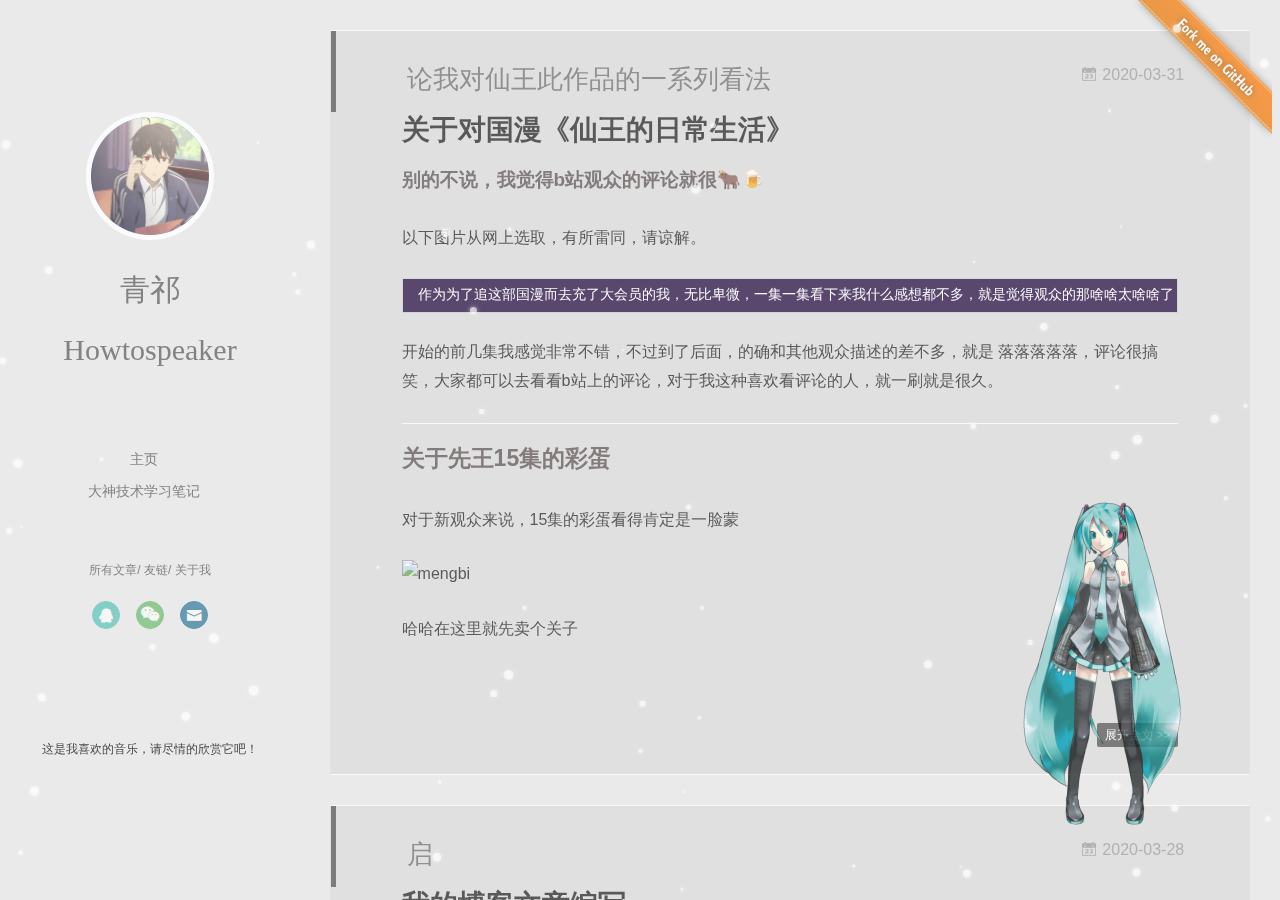
==== index.html @ b0eac26c "Site updated: 2020-04-01 09:04:30" ====
<!DOCTYPE html>
<html>
<head>
  <meta charset="utf-8">
  
  <meta name="renderer" content="webkit">
  <meta http-equiv="X-UA-Compatible" content="IE=edge" >
  <link rel="dns-prefetch" href="http://howtospeaker.github.io">
  <title>青祁的blog</title>
  <meta name="generator" content="hexo-theme-yilia-plus">
  <meta name="viewport" content="width=device-width, initial-scale=1, maximum-scale=1">
  
    
    <!-- <meta name="keywords" content="">
    <meta name="description" content=""> -->
  
  <meta property="og:type" content="website">
<meta property="og:title" content="青祁的blog">
<meta property="og:url" content="http://howtospeaker.github.io/index.html">
<meta property="og:site_name" content="青祁的blog">
<meta property="og:locale" content="en_US">
<meta property="article:author" content="青祁  Howtospeaker">
<meta name="twitter:card" content="summary">
  
    <link rel="alternative" href="/atom.xml" title="青祁的blog" type="application/atom+xml">
  
  
    <link rel="icon" href="/assets/netpic.jpg">
  
  
    <link rel="apple-touch-icon" href="/apple-touch-icon-180x180.png">
  
  <link rel="stylesheet" type="text/css" href="/./main.a5fda8.css">
  <style type="text/css">
    
    #container.show {
      background: linear-gradient(200deg,#a0cfe4,#e8c37e);
    }
  </style>
  

  

  
    
 	  <script src="/lib/clickLove.js"></script>
  
  


  

</head>

<body>
  <div id="container" q-class="show:isCtnShow">
    <canvas id="anm-canvas" class="anm-canvas"></canvas>
    <div class="left-col" q-class="show:isShow"style="background: url(&#34;http://i0.hdslb.com/bfs/article/0e594d3ea0e88d0c2fb7aca6e875e9c8020a89cd.jpg@.jpg&#34;) no-repeat 100%;background-size:cover;opacity:0.8;filter:alpha(opacity=80);">
      


<div class="overlay" style="background: rgba(0,0,0,0);"></div>
<div class="intrude-less">
	<header id="header" class="inner">
		<a href="/" class="profilepic">
			<img src="/assets/headpic.jpg" class="js-avatar">
		</a>
		<hgroup>
			<h1 class="header-author"><a href="/">青祁  Howtospeaker</a></h1>
		</hgroup>
		

		<nav class="header-menu">
			<ul>
			
				<li><a href="/" target="_blank">主页</a></li>
			
				<li><a href="https://zhousiwei.gitee.io/ibooks/" target="_blank">大神技术学习笔记</a></li>
			
			</ul>
		</nav>
		<nav class="header-smart-menu">
			
				
					<a q-on="click: openSlider(e, 'innerArchive')" href="javascript:void(0)">所有文章</a>
				
			
				
					<a q-on="click: openSlider(e, 'friends')" href="javascript:void(0)">友链</a>
				
			
				
					<a q-on="click: openSlider(e, 'aboutme')" href="javascript:void(0)">关于我</a>
				
			
		</nav>
		<nav class="header-nav">
			<div class="social">
				
					<a class="qq" href="/assets/qq.jpg" title="QQ" target="_blank"><i class="icon-qq"></i></a>
				
					<a class="weixin" href="/assets/wechat.jpg" title="wechat" target="_blank"><i class="icon-weixin"></i></a>
				
					<a class="mail" href="mailto:1585295963@qq.com" title="NULL" target="_blank"><i class="icon-mail"></i></a>
				
			</div>
		
			
			
			
			
			<div>
				<iframe frameborder="no" border="0" marginwidth="0" marginheight="0" width=330 height=86 src="//music.163.com/outchain/player?type=2&id=496766064&auto=0&height=66"></iframe>
			</div>
			
				
				<p style="font-size: 12px;">这是我喜欢的音乐，请尽情的欣赏它吧！<p>
			
		
		</nav>
	</header>		
</div>

    </div>
    <div class="mid-col" q-class="show:isShow,hide:isShow|isFalse" style="background: url(&#34;http://img.netbian.com/file/2020/0314/65bac654e6c4357140b7ce99bcb78499.jpg&#34;) no-repeat 100%;background-size:cover;opacity:0.7;filter:alpha(opacity=70);">
      
      
      <a class="forkMe" style="position:absolute;z-index:999;top:0;right:0.5em;" 
        href="https://github.com/JoeyBling/hexo-theme-yilia-plus" target="_blank">
        <img src="/img/forkme.png"
          class="attachment-full size-full" alt="Fork me on GitHub" data-recalc-dims="1"></a>
      
      
<nav id="mobile-nav">
  	<div class="overlay js-overlay" style="background: rgba(0,0,0,0)"></div>
	<div class="btnctn js-mobile-btnctn">
  		<div class="slider-trigger list" q-on="click: openSlider(e)"><i class="icon icon-sort"></i></div>
	</div>
	<div class="intrude-less">
		<header id="header" class="inner">
			<div class="profilepic">
				<a href="/">
					<img src="/assets/headpic.jpg" class="js-avatar">
				</a>
			</div>
			<hgroup>
			  <h1 class="header-author js-header-author">青祁  Howtospeaker</h1>
			</hgroup>
			
			
			
				
			
				
			
			
			
			<nav class="header-nav">
				<div class="social">
					
						<a class="qq" target="_blank" href="/assets/qq.jpg" title="QQ"><i class="icon-qq"></i></a>
			        
						<a class="weixin" target="_blank" href="/assets/wechat.jpg" title="wechat"><i class="icon-weixin"></i></a>
			        
						<a class="mail" target="_blank" href="mailto:1585295963@qq.com" title="NULL"><i class="icon-mail"></i></a>
			        
				</div>
			</nav>

			<nav class="header-menu js-header-menu">
				<ul style="width: 50%">
				
				
					<li style="width: 50%"><a href="/">主页</a></li>
		        
					<li style="width: 50%"><a href="https://zhousiwei.gitee.io/ibooks/" target="_blank" rel="noopener">大神技术学习笔记</a></li>
		        
				</ul>
			</nav>
		</header>				
	</div>
	<div class="mobile-mask" style="display:none" q-show="isShow"></div>
</nav>

      <div id="wrapper" class="body-wrap">
        <div class="menu-l">
          <div class="canvas-wrap">
            <canvas data-colors="#eaeaea" data-sectionHeight="100" data-contentId="js-content" id="myCanvas1"
              class="anm-canvas"></canvas>
          </div>
          <div id="js-content" class="content-ll">
            

  
    <article id="post-论我对仙王此作品的一系列看法" class="article article-type-post  article-index" itemscope itemprop="blogPost">
  <div class="article-inner">
    
      <header class="article-header">
  
  
    <h1 itemprop="name">
	
	  <a class="article-title" href="/2020/03/31/%E8%AE%BA%E6%88%91%E5%AF%B9%E4%BB%99%E7%8E%8B%E6%AD%A4%E4%BD%9C%E5%93%81%E7%9A%84%E4%B8%80%E7%B3%BB%E5%88%97%E7%9C%8B%E6%B3%95/" target="_blank">论我对仙王此作品的一系列看法</a>
  
    </h1>
  


  
  
<a href="/2020/03/31/%E8%AE%BA%E6%88%91%E5%AF%B9%E4%BB%99%E7%8E%8B%E6%AD%A4%E4%BD%9C%E5%93%81%E7%9A%84%E4%B8%80%E7%B3%BB%E5%88%97%E7%9C%8B%E6%B3%95/" class="archive-article-date">
        <time datetime="2020-03-31T15:15:08.710Z" itemprop="datePublished"><i class="icon-calendar icon"></i>2020-03-31</time>
</a>

  
  
    

  
  </header>
  
  <div class="article-entry" itemprop="articleBody">
    
    <h1 id="关于对国漫《仙王的日常生活》"><a href="#关于对国漫《仙王的日常生活》" class="headerlink" title="关于对国漫《仙王的日常生活》"></a>关于对国漫《仙王的日常生活》</h1><h3 id="别的不说，我觉得b站观众的评论就很🐂🍺"><a href="#别的不说，我觉得b站观众的评论就很🐂🍺" class="headerlink" title="别的不说，我觉得b站观众的评论就很🐂🍺"></a>别的不说，我觉得b站观众的评论就很🐂🍺</h3><p>以下图片从网上选取，有所雷同，请谅解。</p>
<pre><code>作为为了追这部国漫而去充了大会员的我，无比卑微，一集一集看下来我什么感想都不多，就是觉得观众的那啥啥太啥啥了，满屏的？？？？？，对剧情的吐槽，甚至有人表露出对国漫的失望。</code></pre><p>开始的前几集我感觉非常不错，不过到了后面，的确和其他观众描述的差不多，就是 落落落落落，评论很搞笑，大家都可以去看看b站上的评论，对于我这种喜欢看评论的人，就一刷就是很久。</p>
<hr>
<h2 id="关于先王15集的彩蛋"><a href="#关于先王15集的彩蛋" class="headerlink" title="关于先王15集的彩蛋"></a>关于先王15集的彩蛋</h2><p>对于新观众来说，15集的彩蛋看得肯定是一脸蒙</p>
<p><img src="https://ss0.bdstatic.com/70cFvHSh_Q1YnxGkpoWK1HF6hhy/it/u=2704681882,2245250802&fm=26&gp=0.jpg" alt="mengbi"></p>
<p>哈哈在这里就先卖个关子</p>
    
    

    

    

  </div>
  <div class="article-info article-info-index">
    
    
    

    
    <p class="article-more-link">
      <a class="article-more-a" href="/2020/03/31/%E8%AE%BA%E6%88%91%E5%AF%B9%E4%BB%99%E7%8E%8B%E6%AD%A4%E4%BD%9C%E5%93%81%E7%9A%84%E4%B8%80%E7%B3%BB%E5%88%97%E7%9C%8B%E6%B3%95/">展开全文 >></a>
    </p>
    

    
    <div class="clearfix"></div>
  </div>
  </div>
</article>

<aside class="wrap-side-operation">
    <div class="mod-side-operation">
        
        <div class="jump-container" id="js-jump-container" style="display:none;">
            <a href="javascript:void(0)" class="mod-side-operation__jump-to-top">
                <i class="icon-font icon-back"></i>
            </a>
            <div id="js-jump-plan-container" class="jump-plan-container" style="top: -11px;">
                <i class="icon-font icon-plane jump-plane"></i>
            </div>
        </div>
        
        
    </div>
</aside>




  
    <article id="post-启" class="article article-type-post  article-index" itemscope itemprop="blogPost">
  <div class="article-inner">
    
      <header class="article-header">
  
  
    <h1 itemprop="name">
	
	  <a class="article-title" href="/2020/03/28/%E5%90%AF/" target="_blank">启</a>
  
    </h1>
  


  
  
<a href="/2020/03/28/%E5%90%AF/" class="archive-article-date">
        <time datetime="2020-03-27T16:29:38.000Z" itemprop="datePublished"><i class="icon-calendar icon"></i>2020-03-28</time>
</a>

  
  
    

  
  </header>
  
  <div class="article-entry" itemprop="articleBody">
    
    <h1 id="我的博客文章编写"><a href="#我的博客文章编写" class="headerlink" title="我的博客文章编写"></a>我的博客文章编写</h1><h2 id="Markdown文件编写文章"><a href="#Markdown文件编写文章" class="headerlink" title="Markdown文件编写文章"></a>Markdown文件编写文章</h2><p>标题的写法，有多少个‘＃’就是多少级的标题</p>
<p>空出一行就是进行下一个段落</p>
<h2 id="网站（md文章编写规范网址）"><a href="#网站（md文章编写规范网址）" class="headerlink" title="网站（md文章编写规范网址）"></a>网站（md文章编写规范网址）</h2><p><a href="https://blog.csdn.net/renlzrz/article/details/83545521" target="_blank" rel="noopener">https://blog.csdn.net/renlzrz/article/details/83545521</a></p>
<p>想查看更多，请点击下面的’more’</p>
    
    

    

    

  </div>
  <div class="article-info article-info-index">
    
    
    

    
    <p class="article-more-link">
      <a class="article-more-a" href="/2020/03/28/%E5%90%AF/">展开全文 >></a>
    </p>
    

    
    <div class="clearfix"></div>
  </div>
  </div>
</article>

<aside class="wrap-side-operation">
    <div class="mod-side-operation">
        
        <div class="jump-container" id="js-jump-container" style="display:none;">
            <a href="javascript:void(0)" class="mod-side-operation__jump-to-top">
                <i class="icon-font icon-back"></i>
            </a>
            <div id="js-jump-plan-container" class="jump-plan-container" style="top: -11px;">
                <i class="icon-font icon-plane jump-plane"></i>
            </div>
        </div>
        
        
    </div>
</aside>




  
    <article id="post-多的我就不说了，是真滴难" class="article article-type-post  article-index" itemscope itemprop="blogPost">
  <div class="article-inner">
    
      <header class="article-header">
  
  
    <h1 itemprop="name">
	
	  <a class="article-title" href="/2020/03/27/%E5%A4%9A%E7%9A%84%E6%88%91%E5%B0%B1%E4%B8%8D%E8%AF%B4%E4%BA%86%EF%BC%8C%E6%98%AF%E7%9C%9F%E6%BB%B4%E9%9A%BE/" target="_blank">这是我的第一篇文章</a>
  
    </h1>
  


  
  
<a href="/2020/03/27/%E5%A4%9A%E7%9A%84%E6%88%91%E5%B0%B1%E4%B8%8D%E8%AF%B4%E4%BA%86%EF%BC%8C%E6%98%AF%E7%9C%9F%E6%BB%B4%E9%9A%BE/" class="archive-article-date">
        <time datetime="2020-03-27T07:50:42.502Z" itemprop="datePublished"><i class="icon-calendar icon"></i>2020-03-27</time>
</a>

  
  
    

  
  </header>
  
  <div class="article-entry" itemprop="articleBody">
    
    <p>###裂开了我</p>
<p>是真滴难</p>

    

    

    

  </div>
  <div class="article-info article-info-index">
    
    
    

    
    <p class="article-more-link">
      <a class="article-more-a" href="/2020/03/27/%E5%A4%9A%E7%9A%84%E6%88%91%E5%B0%B1%E4%B8%8D%E8%AF%B4%E4%BA%86%EF%BC%8C%E6%98%AF%E7%9C%9F%E6%BB%B4%E9%9A%BE/">展开全文 >></a>
    </p>
    

    
    <div class="clearfix"></div>
  </div>
  </div>
</article>

<aside class="wrap-side-operation">
    <div class="mod-side-operation">
        
        <div class="jump-container" id="js-jump-container" style="display:none;">
            <a href="javascript:void(0)" class="mod-side-operation__jump-to-top">
                <i class="icon-font icon-back"></i>
            </a>
            <div id="js-jump-plan-container" class="jump-plan-container" style="top: -11px;">
                <i class="icon-font icon-plane jump-plane"></i>
            </div>
        </div>
        
        
    </div>
</aside>




  
  


          </div>
        </div>
      </div>
      <footer id="footer">
  <div class="outer">
    <div id="footer-info">
    	<div class="footer-left">
    		&copy; 2020 <a href="http://howtospeaker.github.io/" target="_blank">青祁  Howtospeaker</a>
    	</div>
      	<div class="footer-right">
			
			
      		GitHub:<a href="https://github.com/JoeyBling/hexo-theme-yilia-plus" target="_blank">hexo-theme-yilia-plus</a> by Litten
      	</div>
    </div>
  </div>
  
  
	<script src="/lib/busuanzi.pure.js"></script>
	
  
  
	
	<span id="busuanzi_container_site_pv" style="display:none">
		本站总访问量<span id="busuanzi_value_site_pv"></span>次	
	        <span class="post-meta-divider" >|</span>
	</span>
  	<span id="busuanzi_container_site_uv" style='display:none'>
  		本站访客数<span id="busuanzi_value_site_uv"></span>人
  	</span>
  
</footer>

    </div>
    <script>
	var yiliaConfig = {
		mathjax: false,
		isHome: true,
		isPost: false,
		isArchive: false,
		isTag: false,
		isCategory: false,
		open_in_new: true,
		toc_hide_index: true,
		root: "/",
		innerArchive: true,
		showTags: true
	}
</script>

<script>!function(r){function e(t){if(i[t])return i[t].exports;var n=i[t]={exports:{},id:t,loaded:!1};return r[t].call(n.exports,n,n.exports,e),n.loaded=!0,n.exports}var i={};e.m=r,e.c=i,e.p="./",e(0)}([function(t,n,r){r(208),t.exports=r(205)},function(t,n,r){var d=r(3),y=r(46),g=r(26),b=r(27),x=r(47),m="prototype",S=function(t,n,r){var e,i,o,u,c=t&S.F,f=t&S.G,a=t&S.S,s=t&S.P,l=t&S.B,h=f?d:a?d[n]||(d[n]={}):(d[n]||{})[m],v=f?y:y[n]||(y[n]={}),p=v[m]||(v[m]={});for(e in f&&(r=n),r)o=((i=!c&&h&&void 0!==h[e])?h:r)[e],u=l&&i?x(o,d):s&&"function"==typeof o?x(Function.call,o):o,h&&b(h,e,o,t&S.U),v[e]!=o&&g(v,e,u),s&&p[e]!=o&&(p[e]=o)};d.core=y,S.F=1,S.G=2,S.S=4,S.P=8,S.B=16,S.W=32,S.U=64,S.R=128,t.exports=S},function(t,n,r){var e=r(5);t.exports=function(t){if(!e(t))throw TypeError(t+" is not an object!");return t}},function(t,n){var r=t.exports="undefined"!=typeof window&&window.Math==Math?window:"undefined"!=typeof self&&self.Math==Math?self:Function("return this")();"number"==typeof __g&&(__g=r)},function(t,n){t.exports=function(t){try{return!!t()}catch(t){return!0}}},function(t,n){t.exports=function(t){return"object"==typeof t?null!==t:"function"==typeof t}},function(t,n){var r=t.exports="undefined"!=typeof window&&window.Math==Math?window:"undefined"!=typeof self&&self.Math==Math?self:Function("return this")();"number"==typeof __g&&(__g=r)},function(t,n,r){var e=r(118)("wks"),i=r(79),o=r(3).Symbol,u="function"==typeof o;(t.exports=function(t){return e[t]||(e[t]=u&&o[t]||(u?o:i)("Symbol."+t))}).store=e},function(t,n,r){var e=r(49),i=Math.min;t.exports=function(t){return 0<t?i(e(t),9007199254740991):0}},function(t,n){var r={}.hasOwnProperty;t.exports=function(t,n){return r.call(t,n)}},function(t,n,r){t.exports=!r(4)(function(){return 7!=Object.defineProperty({},"a",{get:function(){return 7}}).a})},function(t,n,r){var e=r(2),i=r(174),o=r(53),u=Object.defineProperty;n.f=r(10)?Object.defineProperty:function(t,n,r){if(e(t),n=o(n,!0),e(r),i)try{return u(t,n,r)}catch(t){}if("get"in r||"set"in r)throw TypeError("Accessors not supported!");return"value"in r&&(t[n]=r.value),t}},function(t,n,r){t.exports=!r(20)(function(){return 7!=Object.defineProperty({},"a",{get:function(){return 7}}).a})},function(t,n,r){var e=r(14),i=r(24);t.exports=r(12)?function(t,n,r){return e.f(t,n,i(1,r))}:function(t,n,r){return t[n]=r,t}},function(t,n,r){var e=r(22),i=r(60),o=r(42),u=Object.defineProperty;n.f=r(12)?Object.defineProperty:function(t,n,r){if(e(t),n=o(n,!0),e(r),i)try{return u(t,n,r)}catch(t){}if("get"in r||"set"in r)throw TypeError("Accessors not supported!");return"value"in r&&(t[n]=r.value),t}},function(t,n,r){var e=r(96),i=r(34);t.exports=function(t){return e(i(t))}},function(t,n,r){var e=r(40)("wks"),i=r(25),o=r(6).Symbol,u="function"==typeof o;(t.exports=function(t){return e[t]||(e[t]=u&&o[t]||(u?o:i)("Symbol."+t))}).store=e},function(t,n,r){var e=r(51);t.exports=function(t){return Object(e(t))}},function(t,n){t.exports=function(t){return"object"==typeof t?null!==t:"function"==typeof t}},function(t,n){var r=t.exports={version:"2.6.9"};"number"==typeof __e&&(__e=r)},function(t,n){t.exports=function(t){try{return!!t()}catch(t){return!0}}},function(t,n){t.exports=function(t){if("function"!=typeof t)throw TypeError(t+" is not a function!");return t}},function(t,n,r){var e=r(18);t.exports=function(t){if(!e(t))throw TypeError(t+" is not an object!");return t}},function(t,n){t.exports=!0},function(t,n){t.exports=function(t,n){return{enumerable:!(1&t),configurable:!(2&t),writable:!(4&t),value:n}}},function(t,n){var r=0,e=Math.random();t.exports=function(t){return"Symbol(".concat(void 0===t?"":t,")_",(++r+e).toString(36))}},function(t,n,r){var e=r(11),i=r(75);t.exports=r(10)?function(t,n,r){return e.f(t,n,i(1,r))}:function(t,n,r){return t[n]=r,t}},function(t,n,r){var o=r(3),u=r(26),c=r(30),f=r(79)("src"),e=r(219),i="toString",a=(""+e).split(i);r(46).inspectSource=function(t){return e.call(t)},(t.exports=function(t,n,r,e){var i="function"==typeof r;i&&(c(r,"name")||u(r,"name",n)),t[n]!==r&&(i&&(c(r,f)||u(r,f,t[n]?""+t[n]:a.join(String(n)))),t===o?t[n]=r:e?t[n]?t[n]=r:u(t,n,r):(delete t[n],u(t,n,r)))})(Function.prototype,i,function(){return"function"==typeof this&&this[f]||e.call(this)})},function(t,n,r){var e=r(1),i=r(4),u=r(51),c=/"/g,o=function(t,n,r,e){var i=String(u(t)),o="<"+n;return""!==r&&(o+=" "+r+'="'+String(e).replace(c,"&quot;")+'"'),o+">"+i+"</"+n+">"};t.exports=function(n,t){var r={};r[n]=t(o),e(e.P+e.F*i(function(){var t=""[n]('"');return t!==t.toLowerCase()||3<t.split('"').length}),"String",r)}},function(t,n,r){var e=r(65),i=r(35);t.exports=Object.keys||function(t){return e(t,i)}},function(t,n){var r={}.hasOwnProperty;t.exports=function(t,n){return r.call(t,n)}},function(t,n,r){var e=r(117),i=r(75),o=r(33),u=r(53),c=r(30),f=r(174),a=Object.getOwnPropertyDescriptor;n.f=r(10)?a:function(t,n){if(t=o(t),n=u(n,!0),f)try{return a(t,n)}catch(t){}if(c(t,n))return i(!e.f.call(t,n),t[n])}},function(t,n,r){var e=r(30),i=r(17),o=r(154)("IE_PROTO"),u=Object.prototype;t.exports=Object.getPrototypeOf||function(t){return t=i(t),e(t,o)?t[o]:"function"==typeof t.constructor&&t instanceof t.constructor?t.constructor.prototype:t instanceof Object?u:null}},function(t,n,r){var e=r(116),i=r(51);t.exports=function(t){return e(i(t))}},function(t,n){t.exports=function(t){if(null==t)throw TypeError("Can't call method on  "+t);return t}},function(t,n){t.exports="constructor,hasOwnProperty,isPrototypeOf,propertyIsEnumerable,toLocaleString,toString,valueOf".split(",")},function(t,n){t.exports={}},function(t,n){n.f={}.propertyIsEnumerable},function(t,n,r){var e=r(14).f,i=r(9),o=r(16)("toStringTag");t.exports=function(t,n,r){t&&!i(t=r?t:t.prototype,o)&&e(t,o,{configurable:!0,value:n})}},function(t,n,r){var e=r(40)("keys"),i=r(25);t.exports=function(t){return e[t]||(e[t]=i(t))}},function(t,n,r){var e=r(19),i=r(6),o="__core-js_shared__",u=i[o]||(i[o]={});(t.exports=function(t,n){return u[t]||(u[t]=void 0!==n?n:{})})("versions",[]).push({version:e.version,mode:r(23)?"pure":"global",copyright:"© 2019 Denis Pushkarev (zloirock.ru)"})},function(t,n){var r=Math.ceil,e=Math.floor;t.exports=function(t){return isNaN(t=+t)?0:(0<t?e:r)(t)}},function(t,n,r){var i=r(18);t.exports=function(t,n){if(!i(t))return t;var r,e;if(n&&"function"==typeof(r=t.toString)&&!i(e=r.call(t)))return e;if("function"==typeof(r=t.valueOf)&&!i(e=r.call(t)))return e;if(!n&&"function"==typeof(r=t.toString)&&!i(e=r.call(t)))return e;throw TypeError("Can't convert object to primitive value")}},function(t,n,r){var e=r(6),i=r(19),o=r(23),u=r(44),c=r(14).f;t.exports=function(t){var n=i.Symbol||(i.Symbol=o?{}:e.Symbol||{});"_"==t.charAt(0)||t in n||c(n,t,{value:u.f(t)})}},function(t,n,r){n.f=r(16)},function(t,n){var r={}.toString;t.exports=function(t){return r.call(t).slice(8,-1)}},function(t,n){var r=t.exports={version:"2.6.9"};"number"==typeof __e&&(__e=r)},function(t,n,r){var o=r(21);t.exports=function(e,i,t){if(o(e),void 0===i)return e;switch(t){case 1:return function(t){return e.call(i,t)};case 2:return function(t,n){return e.call(i,t,n)};case 3:return function(t,n,r){return e.call(i,t,n,r)}}return function(){return e.apply(i,arguments)}}},function(t,n,r){"use strict";var e=r(4);t.exports=function(t,n){return!!t&&e(function(){n?t.call(null,function(){},1):t.call(null)})}},function(t,n){var r=Math.ceil,e=Math.floor;t.exports=function(t){return isNaN(t=+t)?0:(0<t?e:r)(t)}},function(t,n,r){var x=r(47),m=r(116),S=r(17),w=r(8),e=r(138);t.exports=function(l,t){var h=1==l,v=2==l,p=3==l,d=4==l,y=6==l,g=5==l||y,b=t||e;return function(t,n,r){for(var e,i,o=S(t),u=m(o),c=x(n,r,3),f=w(u.length),a=0,s=h?b(t,f):v?b(t,0):void 0;a<f;a++)if((g||a in u)&&(i=c(e=u[a],a,o),l))if(h)s[a]=i;else if(i)switch(l){case 3:return!0;case 5:return e;case 6:return a;case 2:s.push(e)}else if(d)return!1;return y?-1:p||d?d:s}}},function(t,n){t.exports=function(t){if(null==t)throw TypeError("Can't call method on  "+t);return t}},function(t,n,r){var i=r(1),o=r(46),u=r(4);t.exports=function(t,n){var r=(o.Object||{})[t]||Object[t],e={};e[t]=n(r),i(i.S+i.F*u(function(){r(1)}),"Object",e)}},function(t,n,r){var i=r(5);t.exports=function(t,n){if(!i(t))return t;var r,e;if(n&&"function"==typeof(r=t.toString)&&!i(e=r.call(t)))return e;if("function"==typeof(r=t.valueOf)&&!i(e=r.call(t)))return e;if(!n&&"function"==typeof(r=t.toString)&&!i(e=r.call(t)))return e;throw TypeError("Can't convert object to primitive value")}},function(t,n,r){var d=r(6),y=r(19),g=r(93),b=r(13),x=r(9),m="prototype",S=function(t,n,r){var e,i,o,u=t&S.F,c=t&S.G,f=t&S.S,a=t&S.P,s=t&S.B,l=t&S.W,h=c?y:y[n]||(y[n]={}),v=h[m],p=c?d:f?d[n]:(d[n]||{})[m];for(e in c&&(r=n),r)(i=!u&&p&&void 0!==p[e])&&x(h,e)||(o=i?p[e]:r[e],h[e]=c&&"function"!=typeof p[e]?r[e]:s&&i?g(o,d):l&&p[e]==o?function(e){var t=function(t,n,r){if(this instanceof e){switch(arguments.length){case 0:return new e;case 1:return new e(t);case 2:return new e(t,n)}return new e(t,n,r)}return e.apply(this,arguments)};return t[m]=e[m],t}(o):a&&"function"==typeof o?g(Function.call,o):o,a&&((h.virtual||(h.virtual={}))[e]=o,t&S.R&&v&&!v[e]&&b(v,e,o)))};S.F=1,S.G=2,S.S=4,S.P=8,S.B=16,S.W=32,S.U=64,S.R=128,t.exports=S},function(t,n,r){var e=r(34);t.exports=function(t){return Object(e(t))}},function(t,n,r){var o=r(196),e=r(1),i=r(118)("metadata"),u=i.store||(i.store=new(r(200))),c=function(t,n,r){var e=u.get(t);if(!e){if(!r)return;u.set(t,e=new o)}var i=e.get(n);if(!i){if(!r)return;e.set(n,i=new o)}return i};t.exports={store:u,map:c,has:function(t,n,r){var e=c(n,r,!1);return void 0!==e&&e.has(t)},get:function(t,n,r){var e=c(n,r,!1);return void 0===e?void 0:e.get(t)},set:function(t,n,r,e){c(r,e,!0).set(t,n)},keys:function(t,n){var r=c(t,n,!1),e=[];return r&&r.forEach(function(t,n){e.push(n)}),e},key:function(t){return void 0===t||"symbol"==typeof t?t:String(t)},exp:function(t){e(e.S,"Reflect",t)}}},function(t,n,r){"use strict";if(r(10)){var g=r(68),b=r(3),x=r(4),m=r(1),S=r(132),e=r(159),h=r(47),w=r(70),i=r(75),_=r(26),o=r(76),u=r(49),O=r(8),E=r(194),c=r(78),f=r(53),a=r(30),M=r(81),P=r(5),v=r(17),p=r(145),j=r(72),F=r(32),A=r(73).f,d=r(161),s=r(79),l=r(7),y=r(50),I=r(120),L=r(119),N=r(162),T=r(82),k=r(125),R=r(77),C=r(137),D=r(166),G=r(11),W=r(31),U=G.f,V=W.f,B=b.RangeError,q=b.TypeError,z=b.Uint8Array,K="ArrayBuffer",H="Shared"+K,J="BYTES_PER_ELEMENT",$="prototype",Y=Array[$],X=e.ArrayBuffer,Q=e.DataView,Z=y(0),tt=y(2),nt=y(3),rt=y(4),et=y(5),it=y(6),ot=I(!0),ut=I(!1),ct=N.values,ft=N.keys,at=N.entries,st=Y.lastIndexOf,lt=Y.reduce,ht=Y.reduceRight,vt=Y.join,pt=Y.sort,dt=Y.slice,yt=Y.toString,gt=Y.toLocaleString,bt=l("iterator"),xt=l("toStringTag"),mt=s("typed_constructor"),St=s("def_constructor"),wt=S.CONSTR,_t=S.TYPED,Ot=S.VIEW,Et="Wrong length!",Mt=y(1,function(t,n){return It(L(t,t[St]),n)}),Pt=x(function(){return 1===new z(new Uint16Array([1]).buffer)[0]}),jt=!!z&&!!z[$].set&&x(function(){new z(1).set({})}),Ft=function(t,n){var r=u(t);if(r<0||r%n)throw B("Wrong offset!");return r},At=function(t){if(P(t)&&_t in t)return t;throw q(t+" is not a typed array!")},It=function(t,n){if(!(P(t)&&mt in t))throw q("It is not a typed array constructor!");return new t(n)},Lt=function(t,n){return Nt(L(t,t[St]),n)},Nt=function(t,n){for(var r=0,e=n.length,i=It(t,e);r<e;)i[r]=n[r++];return i},Tt=function(t,n,r){U(t,n,{get:function(){return this._d[r]}})},kt=function(t){var n,r,e,i,o,u,c=v(t),f=arguments.length,a=1<f?arguments[1]:void 0,s=void 0!==a,l=d(c);if(null!=l&&!p(l)){for(u=l.call(c),e=[],n=0;!(o=u.next()).done;n++)e.push(o.value);c=e}for(s&&2<f&&(a=h(a,arguments[2],2)),n=0,r=O(c.length),i=It(this,r);n<r;n++)i[n]=s?a(c[n],n):c[n];return i},Rt=function(){for(var t=0,n=arguments.length,r=It(this,n);t<n;)r[t]=arguments[t++];return r},Ct=!!z&&x(function(){gt.call(new z(1))}),Dt=function(){return gt.apply(Ct?dt.call(At(this)):At(this),arguments)},Gt={copyWithin:function(t,n){return D.call(At(this),t,n,2<arguments.length?arguments[2]:void 0)},every:function(t){return rt(At(this),t,1<arguments.length?arguments[1]:void 0)},fill:function(t){return C.apply(At(this),arguments)},filter:function(t){return Lt(this,tt(At(this),t,1<arguments.length?arguments[1]:void 0))},find:function(t){return et(At(this),t,1<arguments.length?arguments[1]:void 0)},findIndex:function(t){return it(At(this),t,1<arguments.length?arguments[1]:void 0)},forEach:function(t){Z(At(this),t,1<arguments.length?arguments[1]:void 0)},indexOf:function(t){return ut(At(this),t,1<arguments.length?arguments[1]:void 0)},includes:function(t){return ot(At(this),t,1<arguments.length?arguments[1]:void 0)},join:function(t){return vt.apply(At(this),arguments)},lastIndexOf:function(t){return st.apply(At(this),arguments)},map:function(t){return Mt(At(this),t,1<arguments.length?arguments[1]:void 0)},reduce:function(t){return lt.apply(At(this),arguments)},reduceRight:function(t){return ht.apply(At(this),arguments)},reverse:function(){for(var t,n=this,r=At(n).length,e=Math.floor(r/2),i=0;i<e;)t=n[i],n[i++]=n[--r],n[r]=t;return n},some:function(t){return nt(At(this),t,1<arguments.length?arguments[1]:void 0)},sort:function(t){return pt.call(At(this),t)},subarray:function(t,n){var r=At(this),e=r.length,i=c(t,e);return new(L(r,r[St]))(r.buffer,r.byteOffset+i*r.BYTES_PER_ELEMENT,O((void 0===n?e:c(n,e))-i))}},Wt=function(t,n){return Lt(this,dt.call(At(this),t,n))},Ut=function(t){At(this);var n=Ft(arguments[1],1),r=this.length,e=v(t),i=O(e.length),o=0;if(r<i+n)throw B(Et);for(;o<i;)this[n+o]=e[o++]},Vt={entries:function(){return at.call(At(this))},keys:function(){return ft.call(At(this))},values:function(){return ct.call(At(this))}},Bt=function(t,n){return P(t)&&t[_t]&&"symbol"!=typeof n&&n in t&&String(+n)==String(n)},qt=function(t,n){return Bt(t,n=f(n,!0))?i(2,t[n]):V(t,n)},zt=function(t,n,r){return!(Bt(t,n=f(n,!0))&&P(r)&&a(r,"value"))||a(r,"get")||a(r,"set")||r.configurable||a(r,"writable")&&!r.writable||a(r,"enumerable")&&!r.enumerable?U(t,n,r):(t[n]=r.value,t)};wt||(W.f=qt,G.f=zt),m(m.S+m.F*!wt,"Object",{getOwnPropertyDescriptor:qt,defineProperty:zt}),x(function(){yt.call({})})&&(yt=gt=function(){return vt.call(this)});var Kt=o({},Gt);o(Kt,Vt),_(Kt,bt,Vt.values),o(Kt,{slice:Wt,set:Ut,constructor:function(){},toString:yt,toLocaleString:Dt}),Tt(Kt,"buffer","b"),Tt(Kt,"byteOffset","o"),Tt(Kt,"byteLength","l"),Tt(Kt,"length","e"),U(Kt,xt,{get:function(){return this[_t]}}),t.exports=function(t,l,n,o){var h=t+((o=!!o)?"Clamped":"")+"Array",r="get"+t,u="set"+t,v=b[h],c=v||{},e=v&&F(v),i=!v||!S.ABV,f={},a=v&&v[$],p=function(t,i){U(t,i,{get:function(){return t=i,(n=this._d).v[r](t*l+n.o,Pt);var t,n},set:function(t){return n=i,r=t,e=this._d,o&&(r=(r=Math.round(r))<0?0:255<r?255:255&r),void e.v[u](n*l+e.o,r,Pt);var n,r,e},enumerable:!0})};i?(v=n(function(t,n,r,e){w(t,v,h,"_d");var i,o,u,c,f=0,a=0;if(P(n)){if(!(n instanceof X||(c=M(n))==K||c==H))return _t in n?Nt(v,n):kt.call(v,n);i=n,a=Ft(r,l);var s=n.byteLength;if(void 0===e){if(s%l)throw B(Et);if((o=s-a)<0)throw B(Et)}else if(s<(o=O(e)*l)+a)throw B(Et);u=o/l}else u=E(n),i=new X(o=u*l);for(_(t,"_d",{b:i,o:a,l:o,e:u,v:new Q(i)});f<u;)p(t,f++)}),a=v[$]=j(Kt),_(a,"constructor",v)):x(function(){v(1)})&&x(function(){new v(-1)})&&k(function(t){new v,new v(null),new v(1.5),new v(t)},!0)||(v=n(function(t,n,r,e){var i;return w(t,v,h),P(n)?n instanceof X||(i=M(n))==K||i==H?void 0!==e?new c(n,Ft(r,l),e):void 0!==r?new c(n,Ft(r,l)):new c(n):_t in n?Nt(v,n):kt.call(v,n):new c(E(n))}),Z(e!==Function.prototype?A(c).concat(A(e)):A(c),function(t){t in v||_(v,t,c[t])}),v[$]=a,g||(a.constructor=v));var s=a[bt],d=!!s&&("values"==s.name||null==s.name),y=Vt.values;_(v,mt,!0),_(a,_t,h),_(a,Ot,!0),_(a,St,v),(o?new v(1)[xt]==h:xt in a)||U(a,xt,{get:function(){return h}}),f[h]=v,m(m.G+m.W+m.F*(v!=c),f),m(m.S,h,{BYTES_PER_ELEMENT:l}),m(m.S+m.F*x(function(){c.of.call(v,1)}),h,{from:kt,of:Rt}),J in a||_(a,J,l),m(m.P,h,Gt),R(h),m(m.P+m.F*jt,h,{set:Ut}),m(m.P+m.F*!d,h,Vt),g||a.toString==yt||(a.toString=yt),m(m.P+m.F*x(function(){new v(1).slice()}),h,{slice:Wt}),m(m.P+m.F*(x(function(){return[1,2].toLocaleString()!=new v([1,2]).toLocaleString()})||!x(function(){a.toLocaleString.call([1,2])})),h,{toLocaleString:Dt}),T[h]=d?s:y,g||d||_(a,bt,y)}}else t.exports=function(){}},function(t,n){var r={}.toString;t.exports=function(t){return r.call(t).slice(8,-1)}},function(t,n,r){var e=r(18),i=r(6).document,o=e(i)&&e(i.createElement);t.exports=function(t){return o?i.createElement(t):{}}},function(t,n,r){t.exports=!r(12)&&!r(20)(function(){return 7!=Object.defineProperty(r(59)("div"),"a",{get:function(){return 7}}).a})},function(t,n,r){"use strict";var x=r(23),m=r(54),S=r(66),w=r(13),_=r(36),O=r(98),E=r(38),M=r(104),P=r(16)("iterator"),j=!([].keys&&"next"in[].keys()),F="values",A=function(){return this};t.exports=function(t,n,r,e,i,o,u){O(r,n,e);var c,f,a,s=function(t){if(!j&&t in p)return p[t];switch(t){case"keys":case F:return function(){return new r(this,t)}}return function(){return new r(this,t)}},l=n+" Iterator",h=i==F,v=!1,p=t.prototype,d=p[P]||p["@@iterator"]||i&&p[i],y=d||s(i),g=i?h?s("entries"):y:void 0,b="Array"==n&&p.entries||d;if(b&&((a=M(b.call(new t)))!==Object.prototype&&a.next&&(E(a,l,!0),x||"function"==typeof a[P]||w(a,P,A))),h&&d&&d.name!==F&&(v=!0,y=function(){return d.call(this)}),x&&!u||!j&&!v&&p[P]||w(p,P,y),_[n]=y,_[l]=A,i)if(c={values:h?y:s(F),keys:o?y:s("keys"),entries:g},u)for(f in c)f in p||S(p,f,c[f]);else m(m.P+m.F*(j||v),n,c);return c}},function(t,n,e){var i=e(22),o=e(101),u=e(35),c=e(39)("IE_PROTO"),f=function(){},a="prototype",s=function(){var t,n=e(59)("iframe"),r=u.length;for(n.style.display="none",e(95).appendChild(n),n.src="javascript:",(t=n.contentWindow.document).open(),t.write("<script>document.F=Object<\/script>"),t.close(),s=t.F;r--;)delete s[a][u[r]];return s()};t.exports=Object.create||function(t,n){var r;return null!==t?(f[a]=i(t),r=new f,f[a]=null,r[c]=t):r=s(),void 0===n?r:o(r,n)}},function(t,n,r){var e=r(65),i=r(35).concat("length","prototype");n.f=Object.getOwnPropertyNames||function(t){return e(t,i)}},function(t,n){n.f=Object.getOwnPropertySymbols},function(t,n,r){var u=r(9),c=r(15),f=r(92)(!1),a=r(39)("IE_PROTO");t.exports=function(t,n){var r,e=c(t),i=0,o=[];for(r in e)r!=a&&u(e,r)&&o.push(r);for(;n.length>i;)u(e,r=n[i++])&&(~f(o,r)||o.push(r));return o}},function(t,n,r){t.exports=r(13)},function(t,n,r){var e=r(7)("unscopables"),i=Array.prototype;null==i[e]&&r(26)(i,e,{}),t.exports=function(t){i[e][t]=!0}},function(t,n){t.exports=!1},function(t,n,r){var e=r(79)("meta"),i=r(5),o=r(30),u=r(11).f,c=0,f=Object.isExtensible||function(){return!0},a=!r(4)(function(){return f(Object.preventExtensions({}))}),s=function(t){u(t,e,{value:{i:"O"+ ++c,w:{}}})},l=t.exports={KEY:e,NEED:!1,fastKey:function(t,n){if(!i(t))return"symbol"==typeof t?t:("string"==typeof t?"S":"P")+t;if(!o(t,e)){if(!f(t))return"F";if(!n)return"E";s(t)}return t[e].i},getWeak:function(t,n){if(!o(t,e)){if(!f(t))return!0;if(!n)return!1;s(t)}return t[e].w},onFreeze:function(t){return a&&l.NEED&&f(t)&&!o(t,e)&&s(t),t}}},function(t,n){t.exports=function(t,n,r,e){if(!(t instanceof n)||void 0!==e&&e in t)throw TypeError(r+": incorrect invocation!");return t}},function(t,n,r){var h=r(47),v=r(177),p=r(145),d=r(2),y=r(8),g=r(161),b={},x={};(n=t.exports=function(t,n,r,e,i){var o,u,c,f,a=i?function(){return t}:g(t),s=h(r,e,n?2:1),l=0;if("function"!=typeof a)throw TypeError(t+" is not iterable!");if(p(a)){for(o=y(t.length);l<o;l++)if((f=n?s(d(u=t[l])[0],u[1]):s(t[l]))===b||f===x)return f}else for(c=a.call(t);!(u=c.next()).done;)if((f=v(c,s,u.value,n))===b||f===x)return f}).BREAK=b,n.RETURN=x},function(t,n,e){var i=e(2),o=e(183),u=e(141),c=e(154)("IE_PROTO"),f=function(){},a="prototype",s=function(){var t,n=e(140)("iframe"),r=u.length;for(n.style.display="none",e(143).appendChild(n),n.src="javascript:",(t=n.contentWindow.document).open(),t.write("<script>document.F=Object<\/script>"),t.close(),s=t.F;r--;)delete s[a][u[r]];return s()};t.exports=Object.create||function(t,n){var r;return null!==t?(f[a]=i(t),r=new f,f[a]=null,r[c]=t):r=s(),void 0===n?r:o(r,n)}},function(t,n,r){var e=r(185),i=r(141).concat("length","prototype");n.f=Object.getOwnPropertyNames||function(t){return e(t,i)}},function(t,n,r){var e=r(185),i=r(141);t.exports=Object.keys||function(t){return e(t,i)}},function(t,n){t.exports=function(t,n){return{enumerable:!(1&t),configurable:!(2&t),writable:!(4&t),value:n}}},function(t,n,r){var i=r(27);t.exports=function(t,n,r){for(var e in n)i(t,e,n[e],r);return t}},function(t,n,r){"use strict";var e=r(3),i=r(11),o=r(10),u=r(7)("species");t.exports=function(t){var n=e[t];o&&n&&!n[u]&&i.f(n,u,{configurable:!0,get:function(){return this}})}},function(t,n,r){var e=r(49),i=Math.max,o=Math.min;t.exports=function(t,n){return(t=e(t))<0?i(t+n,0):o(t,n)}},function(t,n){var r=0,e=Math.random();t.exports=function(t){return"Symbol(".concat(void 0===t?"":t,")_",(++r+e).toString(36))}},function(t,n,r){var e=r(5);t.exports=function(t,n){if(!e(t)||t._t!==n)throw TypeError("Incompatible receiver, "+n+" required!");return t}},function(t,n,r){var i=r(45),o=r(7)("toStringTag"),u="Arguments"==i(function(){return arguments}());t.exports=function(t){var n,r,e;return void 0===t?"Undefined":null===t?"Null":"string"==typeof(r=function(t,n){try{return t[n]}catch(t){}}(n=Object(t),o))?r:u?i(n):"Object"==(e=i(n))&&"function"==typeof n.callee?"Arguments":e}},function(t,n){t.exports={}},function(t,n,r){var e=r(11).f,i=r(30),o=r(7)("toStringTag");t.exports=function(t,n,r){t&&!i(t=r?t:t.prototype,o)&&e(t,o,{configurable:!0,value:n})}},function(t,n,r){var u=r(1),e=r(51),c=r(4),f=r(157),i="["+f+"]",o=RegExp("^"+i+i+"*"),a=RegExp(i+i+"*$"),s=function(t,n,r){var e={},i=c(function(){return!!f[t]()||"​"!="​"[t]()}),o=e[t]=i?n(l):f[t];r&&(e[r]=o),u(u.P+u.F*i,"String",e)},l=s.trim=function(t,n){return t=String(e(t)),1&n&&(t=t.replace(o,"")),2&n&&(t=t.replace(a,"")),t};t.exports=s},function(t,n,r){t.exports={default:r(88),__esModule:!0}},function(t,n,r){t.exports={default:r(89),__esModule:!0}},function(t,n,r){"use strict";function e(t){return t&&t.__esModule?t:{default:t}}n.__esModule=!0;var i=e(r(86)),o=e(r(85)),u="function"==typeof o.default&&"symbol"==typeof i.default?function(t){return typeof t}:function(t){return t&&"function"==typeof o.default&&t.constructor===o.default&&t!==o.default.prototype?"symbol":typeof t};n.default="function"==typeof o.default&&"symbol"===u(i.default)?function(t){return void 0===t?"undefined":u(t)}:function(t){return t&&"function"==typeof o.default&&t.constructor===o.default&&t!==o.default.prototype?"symbol":void 0===t?"undefined":u(t)}},function(t,n,r){r(111),r(109),r(112),r(113),t.exports=r(19).Symbol},function(t,n,r){r(110),r(114),t.exports=r(44).f("iterator")},function(t,n){t.exports=function(t){if("function"!=typeof t)throw TypeError(t+" is not a function!");return t}},function(t,n){t.exports=function(){}},function(t,n,r){var f=r(15),a=r(107),s=r(106);t.exports=function(c){return function(t,n,r){var e,i=f(t),o=a(i.length),u=s(r,o);if(c&&n!=n){for(;u<o;)if((e=i[u++])!=e)return!0}else for(;u<o;u++)if((c||u in i)&&i[u]===n)return c||u||0;return!c&&-1}}},function(t,n,r){var o=r(90);t.exports=function(e,i,t){if(o(e),void 0===i)return e;switch(t){case 1:return function(t){return e.call(i,t)};case 2:return function(t,n){return e.call(i,t,n)};case 3:return function(t,n,r){return e.call(i,t,n,r)}}return function(){return e.apply(i,arguments)}}},function(t,n,r){var c=r(29),f=r(64),a=r(37);t.exports=function(t){var n=c(t),r=f.f;if(r)for(var e,i=r(t),o=a.f,u=0;i.length>u;)o.call(t,e=i[u++])&&n.push(e);return n}},function(t,n,r){var e=r(6).document;t.exports=e&&e.documentElement},function(t,n,r){var e=r(58);t.exports=Object("z").propertyIsEnumerable(0)?Object:function(t){return"String"==e(t)?t.split(""):Object(t)}},function(t,n,r){var e=r(58);t.exports=Array.isArray||function(t){return"Array"==e(t)}},function(t,n,r){"use strict";var e=r(62),i=r(24),o=r(38),u={};r(13)(u,r(16)("iterator"),function(){return this}),t.exports=function(t,n,r){t.prototype=e(u,{next:i(1,r)}),o(t,n+" Iterator")}},function(t,n){t.exports=function(t,n){return{value:n,done:!!t}}},function(t,n,r){var e=r(25)("meta"),i=r(18),o=r(9),u=r(14).f,c=0,f=Object.isExtensible||function(){return!0},a=!r(20)(function(){return f(Object.preventExtensions({}))}),s=function(t){u(t,e,{value:{i:"O"+ ++c,w:{}}})},l=t.exports={KEY:e,NEED:!1,fastKey:function(t,n){if(!i(t))return"symbol"==typeof t?t:("string"==typeof t?"S":"P")+t;if(!o(t,e)){if(!f(t))return"F";if(!n)return"E";s(t)}return t[e].i},getWeak:function(t,n){if(!o(t,e)){if(!f(t))return!0;if(!n)return!1;s(t)}return t[e].w},onFreeze:function(t){return a&&l.NEED&&f(t)&&!o(t,e)&&s(t),t}}},function(t,n,r){var u=r(14),c=r(22),f=r(29);t.exports=r(12)?Object.defineProperties:function(t,n){c(t);for(var r,e=f(n),i=e.length,o=0;o<i;)u.f(t,r=e[o++],n[r]);return t}},function(t,n,r){var e=r(37),i=r(24),o=r(15),u=r(42),c=r(9),f=r(60),a=Object.getOwnPropertyDescriptor;n.f=r(12)?a:function(t,n){if(t=o(t),n=u(n,!0),f)try{return a(t,n)}catch(t){}if(c(t,n))return i(!e.f.call(t,n),t[n])}},function(t,n,r){var e=r(15),i=r(63).f,o={}.toString,u="object"==typeof window&&window&&Object.getOwnPropertyNames?Object.getOwnPropertyNames(window):[];t.exports.f=function(t){return u&&"[object Window]"==o.call(t)?function(t){try{return i(t)}catch(t){return u.slice()}}(t):i(e(t))}},function(t,n,r){var e=r(9),i=r(55),o=r(39)("IE_PROTO"),u=Object.prototype;t.exports=Object.getPrototypeOf||function(t){return t=i(t),e(t,o)?t[o]:"function"==typeof t.constructor&&t instanceof t.constructor?t.constructor.prototype:t instanceof Object?u:null}},function(t,n,r){var f=r(41),a=r(34);t.exports=function(c){return function(t,n){var r,e,i=String(a(t)),o=f(n),u=i.length;return o<0||u<=o?c?"":void 0:(r=i.charCodeAt(o))<55296||56319<r||o+1===u||(e=i.charCodeAt(o+1))<56320||57343<e?c?i.charAt(o):r:c?i.slice(o,o+2):e-56320+(r-55296<<10)+65536}}},function(t,n,r){var e=r(41),i=Math.max,o=Math.min;t.exports=function(t,n){return(t=e(t))<0?i(t+n,0):o(t,n)}},function(t,n,r){var e=r(41),i=Math.min;t.exports=function(t){return 0<t?i(e(t),9007199254740991):0}},function(t,n,r){"use strict";var e=r(91),i=r(99),o=r(36),u=r(15);t.exports=r(61)(Array,"Array",function(t,n){this._t=u(t),this._i=0,this._k=n},function(){var t=this._t,n=this._k,r=this._i++;return!t||r>=t.length?(this._t=void 0,i(1)):i(0,"keys"==n?r:"values"==n?t[r]:[r,t[r]])},"values"),o.Arguments=o.Array,e("keys"),e("values"),e("entries")},function(t,n){},function(t,n,r){"use strict";var e=r(105)(!0);r(61)(String,"String",function(t){this._t=String(t),this._i=0},function(){var t,n=this._t,r=this._i;return r>=n.length?{value:void 0,done:!0}:(t=e(n,r),this._i+=t.length,{value:t,done:!1})})},function(t,n,r){"use strict";var e=r(6),u=r(9),i=r(12),o=r(54),c=r(66),f=r(100).KEY,a=r(20),s=r(40),l=r(38),h=r(25),v=r(16),p=r(44),d=r(43),y=r(94),g=r(97),b=r(22),x=r(18),m=r(55),S=r(15),w=r(42),_=r(24),O=r(62),E=r(103),M=r(102),P=r(64),j=r(14),F=r(29),A=M.f,I=j.f,L=E.f,N=e.Symbol,T=e.JSON,k=T&&T.stringify,R="prototype",C=v("_hidden"),D=v("toPrimitive"),G={}.propertyIsEnumerable,W=s("symbol-registry"),U=s("symbols"),V=s("op-symbols"),B=Object[R],q="function"==typeof N&&!!P.f,z=e.QObject,K=!z||!z[R]||!z[R].findChild,H=i&&a(function(){return 7!=O(I({},"a",{get:function(){return I(this,"a",{value:7}).a}})).a})?function(t,n,r){var e=A(B,n);e&&delete B[n],I(t,n,r),e&&t!==B&&I(B,n,e)}:I,J=function(t){var n=U[t]=O(N[R]);return n._k=t,n},$=q&&"symbol"==typeof N.iterator?function(t){return"symbol"==typeof t}:function(t){return t instanceof N},Y=function(t,n,r){return t===B&&Y(V,n,r),b(t),n=w(n,!0),b(r),u(U,n)?(r.enumerable?(u(t,C)&&t[C][n]&&(t[C][n]=!1),r=O(r,{enumerable:_(0,!1)})):(u(t,C)||I(t,C,_(1,{})),t[C][n]=!0),H(t,n,r)):I(t,n,r)},X=function(t,n){b(t);for(var r,e=y(n=S(n)),i=0,o=e.length;i<o;)Y(t,r=e[i++],n[r]);return t},Q=function(t){var n=G.call(this,t=w(t,!0));return!(this===B&&u(U,t)&&!u(V,t))&&(!(n||!u(this,t)||!u(U,t)||u(this,C)&&this[C][t])||n)},Z=function(t,n){if(t=S(t),n=w(n,!0),t!==B||!u(U,n)||u(V,n)){var r=A(t,n);return!r||!u(U,n)||u(t,C)&&t[C][n]||(r.enumerable=!0),r}},tt=function(t){for(var n,r=L(S(t)),e=[],i=0;r.length>i;)u(U,n=r[i++])||n==C||n==f||e.push(n);return e},nt=function(t){for(var n,r=t===B,e=L(r?V:S(t)),i=[],o=0;e.length>o;)!u(U,n=e[o++])||r&&!u(B,n)||i.push(U[n]);return i};q||(c((N=function(){if(this instanceof N)throw TypeError("Symbol is not a constructor!");var n=h(0<arguments.length?arguments[0]:void 0),r=function(t){this===B&&r.call(V,t),u(this,C)&&u(this[C],n)&&(this[C][n]=!1),H(this,n,_(1,t))};return i&&K&&H(B,n,{configurable:!0,set:r}),J(n)})[R],"toString",function(){return this._k}),M.f=Z,j.f=Y,r(63).f=E.f=tt,r(37).f=Q,P.f=nt,i&&!r(23)&&c(B,"propertyIsEnumerable",Q,!0),p.f=function(t){return J(v(t))}),o(o.G+o.W+o.F*!q,{Symbol:N});for(var rt="hasInstance,isConcatSpreadable,iterator,match,replace,search,species,split,toPrimitive,toStringTag,unscopables".split(","),et=0;rt.length>et;)v(rt[et++]);for(var it=F(v.store),ot=0;it.length>ot;)d(it[ot++]);o(o.S+o.F*!q,"Symbol",{for:function(t){return u(W,t+="")?W[t]:W[t]=N(t)},keyFor:function(t){if(!$(t))throw TypeError(t+" is not a symbol!");for(var n in W)if(W[n]===t)return n},useSetter:function(){K=!0},useSimple:function(){K=!1}}),o(o.S+o.F*!q,"Object",{create:function(t,n){return void 0===n?O(t):X(O(t),n)},defineProperty:Y,defineProperties:X,getOwnPropertyDescriptor:Z,getOwnPropertyNames:tt,getOwnPropertySymbols:nt});var ut=a(function(){P.f(1)});o(o.S+o.F*ut,"Object",{getOwnPropertySymbols:function(t){return P.f(m(t))}}),T&&o(o.S+o.F*(!q||a(function(){var t=N();return"[null]"!=k([t])||"{}"!=k({a:t})||"{}"!=k(Object(t))})),"JSON",{stringify:function(t){for(var n,r,e=[t],i=1;arguments.length>i;)e.push(arguments[i++]);if(r=n=e[1],(x(n)||void 0!==t)&&!$(t))return g(n)||(n=function(t,n){if("function"==typeof r&&(n=r.call(this,t,n)),!$(n))return n}),e[1]=n,k.apply(T,e)}}),N[R][D]||r(13)(N[R],D,N[R].valueOf),l(N,"Symbol"),l(Math,"Math",!0),l(e.JSON,"JSON",!0)},function(t,n,r){r(43)("asyncIterator")},function(t,n,r){r(43)("observable")},function(t,n,r){r(108);for(var e=r(6),i=r(13),o=r(36),u=r(16)("toStringTag"),c="CSSRuleList,CSSStyleDeclaration,CSSValueList,ClientRectList,DOMRectList,DOMStringList,DOMTokenList,DataTransferItemList,FileList,HTMLAllCollection,HTMLCollection,HTMLFormElement,HTMLSelectElement,MediaList,MimeTypeArray,NamedNodeMap,NodeList,PaintRequestList,Plugin,PluginArray,SVGLengthList,SVGNumberList,SVGPathSegList,SVGPointList,SVGStringList,SVGTransformList,SourceBufferList,StyleSheetList,TextTrackCueList,TextTrackList,TouchList".split(","),f=0;f<c.length;f++){var a=c[f],s=e[a],l=s&&s.prototype;l&&!l[u]&&i(l,u,a),o[a]=o.Array}},function(t,n,r){"use strict";var e=r(2);t.exports=function(){var t=e(this),n="";return t.global&&(n+="g"),t.ignoreCase&&(n+="i"),t.multiline&&(n+="m"),t.unicode&&(n+="u"),t.sticky&&(n+="y"),n}},function(t,n,r){var e=r(45);t.exports=Object("z").propertyIsEnumerable(0)?Object:function(t){return"String"==e(t)?t.split(""):Object(t)}},function(t,n){n.f={}.propertyIsEnumerable},function(t,n,r){var e=r(46),i=r(3),o="__core-js_shared__",u=i[o]||(i[o]={});(t.exports=function(t,n){return u[t]||(u[t]=void 0!==n?n:{})})("versions",[]).push({version:e.version,mode:r(68)?"pure":"global",copyright:"© 2019 Denis Pushkarev (zloirock.ru)"})},function(t,n,r){var i=r(2),o=r(21),u=r(7)("species");t.exports=function(t,n){var r,e=i(t).constructor;return void 0===e||null==(r=i(e)[u])?n:o(r)}},function(t,n,r){var f=r(33),a=r(8),s=r(78);t.exports=function(c){return function(t,n,r){var e,i=f(t),o=a(i.length),u=s(r,o);if(c&&n!=n){for(;u<o;)if((e=i[u++])!=e)return!0}else for(;u<o;u++)if((c||u in i)&&i[u]===n)return c||u||0;return!c&&-1}}},function(t,n,r){"use strict";var g=r(3),b=r(1),x=r(27),m=r(76),S=r(69),w=r(71),_=r(70),O=r(5),E=r(4),M=r(125),P=r(83),j=r(144);t.exports=function(e,t,n,r,i,o){var u=g[e],c=u,f=i?"set":"add",a=c&&c.prototype,s={},l=function(t){var r=a[t];x(a,t,"delete"==t?function(t){return!(o&&!O(t))&&r.call(this,0===t?0:t)}:"has"==t?function(t){return!(o&&!O(t))&&r.call(this,0===t?0:t)}:"get"==t?function(t){return o&&!O(t)?void 0:r.call(this,0===t?0:t)}:"add"==t?function(t){return r.call(this,0===t?0:t),this}:function(t,n){return r.call(this,0===t?0:t,n),this})};if("function"==typeof c&&(o||a.forEach&&!E(function(){(new c).entries().next()}))){var h=new c,v=h[f](o?{}:-0,1)!=h,p=E(function(){h.has(1)}),d=M(function(t){new c(t)}),y=!o&&E(function(){for(var t=new c,n=5;n--;)t[f](n,n);return!t.has(-0)});d||(((c=t(function(t,n){_(t,c,e);var r=j(new u,t,c);return null!=n&&w(n,i,r[f],r),r})).prototype=a).constructor=c),(p||y)&&(l("delete"),l("has"),i&&l("get")),(y||v)&&l(f),o&&a.clear&&delete a.clear}else c=r.getConstructor(t,e,i,f),m(c.prototype,n),S.NEED=!0;return P(c,e),s[e]=c,b(b.G+b.W+b.F*(c!=u),s),o||r.setStrong(c,e,i),c}},function(t,n,r){"use strict";r(197);var s=r(27),l=r(26),h=r(4),v=r(51),p=r(7),d=r(152),y=p("species"),g=!h(function(){var t=/./;return t.exec=function(){var t=[];return t.groups={a:"7"},t},"7"!=="".replace(t,"$<a>")}),b=function(){var t=/(?:)/,n=t.exec;t.exec=function(){return n.apply(this,arguments)};var r="ab".split(t);return 2===r.length&&"a"===r[0]&&"b"===r[1]}();t.exports=function(r,t,n){var e=p(r),o=!h(function(){var t={};return t[e]=function(){return 7},7!=""[r](t)}),i=o?!h(function(){var t=!1,n=/a/;return n.exec=function(){return t=!0,null},"split"===r&&(n.constructor={},n.constructor[y]=function(){return n}),n[e](""),!t}):void 0;if(!o||!i||"replace"===r&&!g||"split"===r&&!b){var u=/./[e],c=n(v,e,""[r],function(t,n,r,e,i){return n.exec===d?o&&!i?{done:!0,value:u.call(n,r,e)}:{done:!0,value:t.call(r,n,e)}:{done:!1}}),f=c[0],a=c[1];s(String.prototype,r,f),l(RegExp.prototype,e,2==t?function(t,n){return a.call(t,this,n)}:function(t){return a.call(t,this)})}}},function(t,n,r){var e=r(45);t.exports=Array.isArray||function(t){return"Array"==e(t)}},function(t,n,r){var e=r(5),i=r(45),o=r(7)("match");t.exports=function(t){var n;return e(t)&&(void 0!==(n=t[o])?!!n:"RegExp"==i(t))}},function(t,n,r){var o=r(7)("iterator"),u=!1;try{var e=[7][o]();e.return=function(){u=!0},Array.from(e,function(){throw 2})}catch(t){}t.exports=function(t,n){if(!n&&!u)return!1;var r=!1;try{var e=[7],i=e[o]();i.next=function(){return{done:r=!0}},e[o]=function(){return i},t(e)}catch(t){}return r}},function(t,n,r){"use strict";t.exports=r(68)||!r(4)(function(){var t=Math.random();__defineSetter__.call(null,t,function(){}),delete r(3)[t]})},function(t,n){n.f=Object.getOwnPropertySymbols},function(t,n,r){"use strict";var i=r(81),o=RegExp.prototype.exec;t.exports=function(t,n){var r=t.exec;if("function"==typeof r){var e=r.call(t,n);if("object"!=typeof e)throw new TypeError("RegExp exec method returned something other than an Object or null");return e}if("RegExp"!==i(t))throw new TypeError("RegExp#exec called on incompatible receiver");return o.call(t,n)}},function(t,n,r){"use strict";var e=r(1),u=r(21),c=r(47),f=r(71);t.exports=function(t){e(e.S,t,{from:function(t){var n,r,e,i,o=arguments[1];return u(this),(n=void 0!==o)&&u(o),null==t?new this:(r=[],n?(e=0,i=c(o,arguments[2],2),f(t,!1,function(t){r.push(i(t,e++))})):f(t,!1,r.push,r),new this(r))}})}},function(t,n,r){"use strict";var e=r(1);t.exports=function(t){e(e.S,t,{of:function(){for(var t=arguments.length,n=new Array(t);t--;)n[t]=arguments[t];return new this(n)}})}},function(t,n,r){var f=r(49),a=r(51);t.exports=function(c){return function(t,n){var r,e,i=String(a(t)),o=f(n),u=i.length;return o<0||u<=o?c?"":void 0:(r=i.charCodeAt(o))<55296||56319<r||o+1===u||(e=i.charCodeAt(o+1))<56320||57343<e?c?i.charAt(o):r:c?i.slice(o,o+2):e-56320+(r-55296<<10)+65536}}},function(t,n,r){for(var e,i=r(3),o=r(26),u=r(79),c=u("typed_array"),f=u("view"),a=!(!i.ArrayBuffer||!i.DataView),s=a,l=0,h="Int8Array,Uint8Array,Uint8ClampedArray,Int16Array,Uint16Array,Int32Array,Uint32Array,Float32Array,Float64Array".split(",");l<9;)(e=i[h[l++]])?(o(e.prototype,c,!0),o(e.prototype,f,!0)):s=!1;t.exports={ABV:a,CONSTR:s,TYPED:c,VIEW:f}},function(t,n,r){var e=r(3).navigator;t.exports=e&&e.userAgent||""},function(t,n){"use strict";var r,e={versions:(r=window.navigator.userAgent,{trident:-1<r.indexOf("Trident"),presto:-1<r.indexOf("Presto"),webKit:-1<r.indexOf("AppleWebKit"),gecko:-1<r.indexOf("Gecko")&&-1==r.indexOf("KHTML"),mobile:!!r.match(/AppleWebKit.*Mobile.*/),ios:!!r.match(/\(i[^;]+;( U;)? CPU.+Mac OS X/),android:-1<r.indexOf("Android")||-1<r.indexOf("Linux"),iPhone:-1<r.indexOf("iPhone")||-1<r.indexOf("Mac"),iPad:-1<r.indexOf("iPad"),webApp:-1==r.indexOf("Safari"),weixin:-1==r.indexOf("MicroMessenger")})};t.exports=e},function(t,n,r){"use strict";var e,i=r(87),l=(e=i)&&e.__esModule?e:{default:e},h=function(){function n(t,n,r){return n||r?String.fromCharCode(n||r):o[t]||t}function r(t){return s[t]}var e=/&quot;|&lt;|&gt;|&amp;|&nbsp;|&apos;|&#(\d+);|&#(\d+)/g,i=/['<> "&]/g,o={"&quot;":'"',"&lt;":"<","&gt;":">","&amp;":"&","&nbsp;":" "},u=/\u00a0/g,c=/<br\s*\/?>/gi,f=/\r?\n/g,a=/\s/g,s={};for(var t in o)s[o[t]]=t;return o["&apos;"]="'",s["'"]="&#39;",{encode:function(t){return t?(""+t).replace(i,r).replace(f,"<br/>").replace(a,"&nbsp;"):""},decode:function(t){return t?(""+t).replace(c,"\n").replace(e,n).replace(u," "):""},encodeBase16:function(t){if(!t)return t;for(var n=[],r=0,e=(t+="").length;r<e;r++)n.push(t.charCodeAt(r).toString(16).toUpperCase());return n.join("")},encodeBase16forJSON:function(t){if(!t)return t;for(var n=[],r=0,e=(t=t.replace(/[\u4E00-\u9FBF]/gi,function(t){return escape(t).replace("%u","\\u")})).length;r<e;r++)n.push(t.charCodeAt(r).toString(16).toUpperCase());return n.join("")},decodeBase16:function(t){if(!t)return t;for(var n=[],r=0,e=(t+="").length;r<e;r+=2)n.push(String.fromCharCode("0x"+t.slice(r,r+2)));return n.join("")},encodeObject:function(t){if(t instanceof Array)for(var n=0,r=t.length;n<r;n++)t[n]=h.encodeObject(t[n]);else if("object"==(void 0===t?"undefined":(0,l.default)(t)))for(var e in t)t[e]=h.encodeObject(t[e]);else if("string"==typeof t)return h.encode(t);return t},loadScript:function(t){var n=document.createElement("script");document.getElementsByTagName("body")[0].appendChild(n),n.setAttribute("src",t)},addLoadEvent:function(t){var n=window.onload;"function"!=typeof window.onload?window.onload=t:window.onload=function(){n(),t()}}}}();t.exports=h},function(t,n,r){"use strict";var e=r(131)(!0);t.exports=function(t,n,r){return n+(r?e(t,n).length:1)}},function(t,n,r){"use strict";var c=r(17),f=r(78),a=r(8);t.exports=function(t){for(var n=c(this),r=a(n.length),e=arguments.length,i=f(1<e?arguments[1]:void 0,r),o=2<e?arguments[2]:void 0,u=void 0===o?r:f(o,r);i<u;)n[i++]=t;return n}},function(t,n,r){var e=r(215);t.exports=function(t,n){return new(e(t))(n)}},function(t,n,r){"use strict";var e=r(11),i=r(75);t.exports=function(t,n,r){n in t?e.f(t,n,i(0,r)):t[n]=r}},function(t,n,r){var e=r(5),i=r(3).document,o=e(i)&&e(i.createElement);t.exports=function(t){return o?i.createElement(t):{}}},function(t,n){t.exports="constructor,hasOwnProperty,isPrototypeOf,propertyIsEnumerable,toLocaleString,toString,valueOf".split(",")},function(t,n,r){var e=r(7)("match");t.exports=function(n){var r=/./;try{"/./"[n](r)}catch(t){try{return r[e]=!1,!"/./"[n](r)}catch(n){}}return!0}},function(t,n,r){var e=r(3).document;t.exports=e&&e.documentElement},function(t,n,r){var o=r(5),u=r(153).set;t.exports=function(t,n,r){var e,i=n.constructor;return i!==r&&"function"==typeof i&&(e=i.prototype)!==r.prototype&&o(e)&&u&&u(t,e),t}},function(t,n,r){var e=r(82),i=r(7)("iterator"),o=Array.prototype;t.exports=function(t){return void 0!==t&&(e.Array===t||o[i]===t)}},function(t,n,r){"use strict";var e=r(72),i=r(75),o=r(83),u={};r(26)(u,r(7)("iterator"),function(){return this}),t.exports=function(t,n,r){t.prototype=e(u,{next:i(1,r)}),o(t,n+" Iterator")}},function(t,n,r){"use strict";var x=r(68),m=r(1),S=r(27),w=r(26),_=r(82),O=r(146),E=r(83),M=r(32),P=r(7)("iterator"),j=!([].keys&&"next"in[].keys()),F="values",A=function(){return this};t.exports=function(t,n,r,e,i,o,u){O(r,n,e);var c,f,a,s=function(t){if(!j&&t in p)return p[t];switch(t){case"keys":case F:return function(){return new r(this,t)}}return function(){return new r(this,t)}},l=n+" Iterator",h=i==F,v=!1,p=t.prototype,d=p[P]||p["@@iterator"]||i&&p[i],y=d||s(i),g=i?h?s("entries"):y:void 0,b="Array"==n&&p.entries||d;if(b&&((a=M(b.call(new t)))!==Object.prototype&&a.next&&(E(a,l,!0),x||"function"==typeof a[P]||w(a,P,A))),h&&d&&d.name!==F&&(v=!0,y=function(){return d.call(this)}),x&&!u||!j&&!v&&p[P]||w(p,P,y),_[n]=y,_[l]=A,i)if(c={values:h?y:s(F),keys:o?y:s("keys"),entries:g},u)for(f in c)f in p||S(p,f,c[f]);else m(m.P+m.F*(j||v),n,c);return c}},function(t,n){var r=Math.expm1;t.exports=!r||22025.465794806718<r(10)||r(10)<22025.465794806718||-2e-17!=r(-2e-17)?function(t){return 0==(t=+t)?t:-1e-6<t&&t<1e-6?t+t*t/2:Math.exp(t)-1}:r},function(t,n){t.exports=Math.sign||function(t){return 0==(t=+t)||t!=t?t:t<0?-1:1}},function(t,n,r){var c=r(3),f=r(158).set,a=c.MutationObserver||c.WebKitMutationObserver,s=c.process,l=c.Promise,h="process"==r(45)(s);t.exports=function(){var r,e,i,t=function(){var t,n;for(h&&(t=s.domain)&&t.exit();r;){n=r.fn,r=r.next;try{n()}catch(t){throw r?i():e=void 0,t}}e=void 0,t&&t.enter()};if(h)i=function(){s.nextTick(t)};else if(!a||c.navigator&&c.navigator.standalone)if(l&&l.resolve){var n=l.resolve(void 0);i=function(){n.then(t)}}else i=function(){f.call(c,t)};else{var o=!0,u=document.createTextNode("");new a(t).observe(u,{characterData:!0}),i=function(){u.data=o=!o}}return function(t){var n={fn:t,next:void 0};e&&(e.next=n),r||(r=n,i()),e=n}}},function(t,n,r){"use strict";function e(t){var r,e;this.promise=new t(function(t,n){if(void 0!==r||void 0!==e)throw TypeError("Bad Promise constructor");r=t,e=n}),this.resolve=i(r),this.reject=i(e)}var i=r(21);t.exports.f=function(t){return new e(t)}},function(t,n,r){"use strict";var e,i,u=r(115),c=RegExp.prototype.exec,f=String.prototype.replace,o=c,a="lastIndex",s=(e=/a/,i=/b*/g,c.call(e,"a"),c.call(i,"a"),0!==e[a]||0!==i[a]),l=void 0!==/()??/.exec("")[1];(s||l)&&(o=function(t){var n,r,e,i,o=this;return l&&(r=new RegExp("^"+o.source+"$(?!\\s)",u.call(o))),s&&(n=o[a]),e=c.call(o,t),s&&e&&(o[a]=o.global?e.index+e[0].length:n),l&&e&&1<e.length&&f.call(e[0],r,function(){for(i=1;i<arguments.length-2;i++)void 0===arguments[i]&&(e[i]=void 0)}),e}),t.exports=o},function(t,n,i){var r=i(5),e=i(2),o=function(t,n){if(e(t),!r(n)&&null!==n)throw TypeError(n+": can't set as prototype!")};t.exports={set:Object.setPrototypeOf||("__proto__"in{}?function(t,r,e){try{(e=i(47)(Function.call,i(31).f(Object.prototype,"__proto__").set,2))(t,[]),r=!(t instanceof Array)}catch(t){r=!0}return function(t,n){return o(t,n),r?t.__proto__=n:e(t,n),t}}({},!1):void 0),check:o}},function(t,n,r){var e=r(118)("keys"),i=r(79);t.exports=function(t){return e[t]||(e[t]=i(t))}},function(t,n,r){var e=r(124),i=r(51);t.exports=function(t,n,r){if(e(n))throw TypeError("String#"+r+" doesn't accept regex!");return String(i(t))}},function(t,n,r){"use strict";var i=r(49),o=r(51);t.exports=function(t){var n=String(o(this)),r="",e=i(t);if(e<0||e==1/0)throw RangeError("Count can't be negative");for(;0<e;(e>>>=1)&&(n+=n))1&e&&(r+=n);return r}},function(t,n){t.exports="\t\n\v\f\r   ᠎             　\u2028\u2029\ufeff"},function(t,n,r){var e,i,o,u=r(47),c=r(175),f=r(143),a=r(140),s=r(3),l=s.process,h=s.setImmediate,v=s.clearImmediate,p=s.MessageChannel,d=s.Dispatch,y=0,g={},b="onreadystatechange",x=function(){var t=+this;if(g.hasOwnProperty(t)){var n=g[t];delete g[t],n()}},m=function(t){x.call(t.data)};h&&v||(h=function(t){for(var n=[],r=1;arguments.length>r;)n.push(arguments[r++]);return g[++y]=function(){c("function"==typeof t?t:Function(t),n)},e(y),y},v=function(t){delete g[t]},"process"==r(45)(l)?e=function(t){l.nextTick(u(x,t,1))}:d&&d.now?e=function(t){d.now(u(x,t,1))}:p?(o=(i=new p).port2,i.port1.onmessage=m,e=u(o.postMessage,o,1)):s.addEventListener&&"function"==typeof postMessage&&!s.importScripts?(e=function(t){s.postMessage(t+"","*")},s.addEventListener("message",m,!1)):e=b in a("script")?function(t){f.appendChild(a("script"))[b]=function(){f.removeChild(this),x.call(t)}}:function(t){setTimeout(u(x,t,1),0)}),t.exports={set:h,clear:v}},function(t,n,r){"use strict";function e(t,n,r){var e,i,o,u=new Array(r),c=8*r-n-1,f=(1<<c)-1,a=f>>1,s=23===n?W(2,-24)-W(2,-77):0,l=0,h=t<0||0===t&&1/t<0?1:0;for((t=G(t))!=t||t===C?(i=t!=t?1:0,e=f):(e=U(V(t)/B),t*(o=W(2,-e))<1&&(e--,o*=2),2<=(t+=1<=e+a?s/o:s*W(2,1-a))*o&&(e++,o/=2),f<=e+a?(i=0,e=f):1<=e+a?(i=(t*o-1)*W(2,n),e+=a):(i=t*W(2,a-1)*W(2,n),e=0));8<=n;u[l++]=255&i,i/=256,n-=8);for(e=e<<n|i,c+=n;0<c;u[l++]=255&e,e/=256,c-=8);return u[--l]|=128*h,u}function i(t,n,r){var e,i=8*r-n-1,o=(1<<i)-1,u=o>>1,c=i-7,f=r-1,a=t[f--],s=127&a;for(a>>=7;0<c;s=256*s+t[f],f--,c-=8);for(e=s&(1<<-c)-1,s>>=-c,c+=n;0<c;e=256*e+t[f],f--,c-=8);if(0===s)s=1-u;else{if(s===o)return e?NaN:a?-C:C;e+=W(2,n),s-=u}return(a?-1:1)*e*W(2,s-n)}function o(t){return t[3]<<24|t[2]<<16|t[1]<<8|t[0]}function u(t){return[255&t]}function c(t){return[255&t,t>>8&255]}function f(t){return[255&t,t>>8&255,t>>16&255,t>>24&255]}function a(t){return e(t,52,8)}function s(t){return e(t,23,4)}function l(t,n,r){M(t[I],n,{get:function(){return this[r]}})}function h(t,n,r,e){var i=O(+r);if(i+n>t[H])throw R(L);var o=t[K]._b,u=i+t[J],c=o.slice(u,u+n);return e?c:c.reverse()}function v(t,n,r,e,i,o){var u=O(+r);if(u+n>t[H])throw R(L);for(var c=t[K]._b,f=u+t[J],a=e(+i),s=0;s<n;s++)c[f+s]=a[o?s:n-s-1]}var p=r(3),d=r(10),y=r(68),g=r(132),b=r(26),x=r(76),m=r(4),S=r(70),w=r(49),_=r(8),O=r(194),E=r(73).f,M=r(11).f,P=r(137),j=r(83),F="ArrayBuffer",A="DataView",I="prototype",L="Wrong index!",N=p[F],T=p[A],k=p.Math,R=p.RangeError,C=p.Infinity,D=N,G=k.abs,W=k.pow,U=k.floor,V=k.log,B=k.LN2,q="byteLength",z="byteOffset",K=d?"_b":"buffer",H=d?"_l":q,J=d?"_o":z;if(g.ABV){if(!m(function(){N(1)})||!m(function(){new N(-1)})||m(function(){return new N,new N(1.5),new N(NaN),N.name!=F})){for(var $,Y=(N=function(t){return S(this,N),new D(O(t))})[I]=D[I],X=E(D),Q=0;X.length>Q;)($=X[Q++])in N||b(N,$,D[$]);y||(Y.constructor=N)}var Z=new T(new N(2)),tt=T[I].setInt8;Z.setInt8(0,2147483648),Z.setInt8(1,2147483649),!Z.getInt8(0)&&Z.getInt8(1)||x(T[I],{setInt8:function(t,n){tt.call(this,t,n<<24>>24)},setUint8:function(t,n){tt.call(this,t,n<<24>>24)}},!0)}else N=function(t){S(this,N,F);var n=O(t);this._b=P.call(new Array(n),0),this[H]=n},T=function(t,n,r){S(this,T,A),S(t,N,A);var e=t[H],i=w(n);if(i<0||e<i)throw R("Wrong offset!");if(e<i+(r=void 0===r?e-i:_(r)))throw R("Wrong length!");this[K]=t,this[J]=i,this[H]=r},d&&(l(N,q,"_l"),l(T,"buffer","_b"),l(T,q,"_l"),l(T,z,"_o")),x(T[I],{getInt8:function(t){return h(this,1,t)[0]<<24>>24},getUint8:function(t){return h(this,1,t)[0]},getInt16:function(t){var n=h(this,2,t,arguments[1]);return(n[1]<<8|n[0])<<16>>16},getUint16:function(t){var n=h(this,2,t,arguments[1]);return n[1]<<8|n[0]},getInt32:function(t){return o(h(this,4,t,arguments[1]))},getUint32:function(t){return o(h(this,4,t,arguments[1]))>>>0},getFloat32:function(t){return i(h(this,4,t,arguments[1]),23,4)},getFloat64:function(t){return i(h(this,8,t,arguments[1]),52,8)},setInt8:function(t,n){v(this,1,t,u,n)},setUint8:function(t,n){v(this,1,t,u,n)},setInt16:function(t,n){v(this,2,t,c,n,arguments[2])},setUint16:function(t,n){v(this,2,t,c,n,arguments[2])},setInt32:function(t,n){v(this,4,t,f,n,arguments[2])},setUint32:function(t,n){v(this,4,t,f,n,arguments[2])},setFloat32:function(t,n){v(this,4,t,s,n,arguments[2])},setFloat64:function(t,n){v(this,8,t,a,n,arguments[2])}});j(N,F),j(T,A),b(T[I],g.VIEW,!0),n[F]=N,n[A]=T},function(t,n,r){var e=r(3),i=r(46),o=r(68),u=r(195),c=r(11).f;t.exports=function(t){var n=i.Symbol||(i.Symbol=o?{}:e.Symbol||{});"_"==t.charAt(0)||t in n||c(n,t,{value:u.f(t)})}},function(t,n,r){var e=r(81),i=r(7)("iterator"),o=r(82);t.exports=r(46).getIteratorMethod=function(t){if(null!=t)return t[i]||t["@@iterator"]||o[e(t)]}},function(t,n,r){"use strict";var e=r(67),i=r(178),o=r(82),u=r(33);t.exports=r(147)(Array,"Array",function(t,n){this._t=u(t),this._i=0,this._k=n},function(){var t=this._t,n=this._k,r=this._i++;return!t||r>=t.length?(this._t=void 0,i(1)):i(0,"keys"==n?r:"values"==n?t[r]:[r,t[r]])},"values"),o.Arguments=o.Array,e("keys"),e("values"),e("entries")},function(t,n){t.exports=function(t,n){t.classList?t.classList.add(n):t.className+=" "+n}},function(t,n){t.exports=function(t,n){if(t.classList)t.classList.remove(n);else{var r=new RegExp("(^|\\b)"+n.split(" ").join("|")+"(\\b|$)","gi");t.className=t.className.replace(r," ")}}},function(t,n,r){var e=r(45);t.exports=function(t,n){if("number"!=typeof t&&"Number"!=e(t))throw TypeError(n);return+t}},function(t,n,r){"use strict";var a=r(17),s=r(78),l=r(8);t.exports=[].copyWithin||function(t,n){var r=a(this),e=l(r.length),i=s(t,e),o=s(n,e),u=2<arguments.length?arguments[2]:void 0,c=Math.min((void 0===u?e:s(u,e))-o,e-i),f=1;for(o<i&&i<o+c&&(f=-1,o+=c-1,i+=c-1);0<c--;)o in r?r[i]=r[o]:delete r[i],i+=f,o+=f;return r}},function(t,n,r){var e=r(71);t.exports=function(t,n){var r=[];return e(t,!1,r.push,r,n),r}},function(t,n,r){var s=r(21),l=r(17),h=r(116),v=r(8);t.exports=function(t,n,r,e,i){s(n);var o=l(t),u=h(o),c=v(o.length),f=i?c-1:0,a=i?-1:1;if(r<2)for(;;){if(f in u){e=u[f],f+=a;break}if(f+=a,i?f<0:c<=f)throw TypeError("Reduce of empty array with no initial value")}for(;i?0<=f:f<c;f+=a)f in u&&(e=n(e,u[f],f,o));return e}},function(t,n,r){"use strict";var o=r(21),u=r(5),c=r(175),f=[].slice,a={};t.exports=Function.bind||function(n){var r=o(this),e=f.call(arguments,1),i=function(){var t=e.concat(f.call(arguments));return this instanceof i?function(t,n,r){if(!(n in a)){for(var e=[],i=0;i<n;i++)e[i]="a["+i+"]";a[n]=Function("F,a","return new F("+e.join(",")+")")}return a[n](t,r)}(r,t.length,t):c(r,t,n)};return u(r.prototype)&&(i.prototype=r.prototype),i}},function(t,n,r){"use strict";var u=r(11).f,c=r(72),f=r(76),a=r(47),s=r(70),l=r(71),e=r(147),i=r(178),o=r(77),h=r(10),v=r(69).fastKey,p=r(80),d=h?"_s":"size",y=function(t,n){var r,e=v(n);if("F"!==e)return t._i[e];for(r=t._f;r;r=r.n)if(r.k==n)return r};t.exports={getConstructor:function(t,o,r,e){var i=t(function(t,n){s(t,i,o,"_i"),t._t=o,t._i=c(null),t._f=void 0,t._l=void 0,t[d]=0,null!=n&&l(n,r,t[e],t)});return f(i.prototype,{clear:function(){for(var t=p(this,o),n=t._i,r=t._f;r;r=r.n)r.r=!0,r.p&&(r.p=r.p.n=void 0),delete n[r.i];t._f=t._l=void 0,t[d]=0},delete:function(t){var n=p(this,o),r=y(n,t);if(r){var e=r.n,i=r.p;delete n._i[r.i],r.r=!0,i&&(i.n=e),e&&(e.p=i),n._f==r&&(n._f=e),n._l==r&&(n._l=i),n[d]--}return!!r},forEach:function(t){p(this,o);for(var n,r=a(t,1<arguments.length?arguments[1]:void 0,3);n=n?n.n:this._f;)for(r(n.v,n.k,this);n&&n.r;)n=n.p},has:function(t){return!!y(p(this,o),t)}}),h&&u(i.prototype,"size",{get:function(){return p(this,o)[d]}}),i},def:function(t,n,r){var e,i,o=y(t,n);return o?o.v=r:(t._l=o={i:i=v(n,!0),k:n,v:r,p:e=t._l,n:void 0,r:!1},t._f||(t._f=o),e&&(e.n=o),t[d]++,"F"!==i&&(t._i[i]=o)),t},getEntry:y,setStrong:function(t,r,n){e(t,r,function(t,n){this._t=p(t,r),this._k=n,this._l=void 0},function(){for(var t=this,n=t._k,r=t._l;r&&r.r;)r=r.p;return t._t&&(t._l=r=r?r.n:t._t._f)?i(0,"keys"==n?r.k:"values"==n?r.v:[r.k,r.v]):(t._t=void 0,i(1))},n?"entries":"values",!n,!0),o(r)}}},function(t,n,r){var e=r(81),i=r(167);t.exports=function(t){return function(){if(e(this)!=t)throw TypeError(t+"#toJSON isn't generic");return i(this)}}},function(t,n,r){"use strict";var u=r(76),c=r(69).getWeak,i=r(2),f=r(5),a=r(70),s=r(71),e=r(50),l=r(30),h=r(80),o=e(5),v=e(6),p=0,d=function(t){return t._l||(t._l=new y)},y=function(){this.a=[]},g=function(t,n){return o(t.a,function(t){return t[0]===n})};y.prototype={get:function(t){var n=g(this,t);if(n)return n[1]},has:function(t){return!!g(this,t)},set:function(t,n){var r=g(this,t);r?r[1]=n:this.a.push([t,n])},delete:function(n){var t=v(this.a,function(t){return t[0]===n});return~t&&this.a.splice(t,1),!!~t}},t.exports={getConstructor:function(t,r,e,i){var o=t(function(t,n){a(t,o,r,"_i"),t._t=r,t._i=p++,t._l=void 0,null!=n&&s(n,e,t[i],t)});return u(o.prototype,{delete:function(t){if(!f(t))return!1;var n=c(t);return!0===n?d(h(this,r)).delete(t):n&&l(n,this._i)&&delete n[this._i]},has:function(t){if(!f(t))return!1;var n=c(t);return!0===n?d(h(this,r)).has(t):n&&l(n,this._i)}}),o},def:function(t,n,r){var e=c(i(n),!0);return!0===e?d(t).set(n,r):e[t._i]=r,t},ufstore:d}},function(t,n,r){"use strict";var p=r(123),d=r(5),y=r(8),g=r(47),b=r(7)("isConcatSpreadable");t.exports=function t(n,r,e,i,o,u,c,f){for(var a,s,l=o,h=0,v=!!c&&g(c,f,3);h<i;){if(h in e){if(a=v?v(e[h],h,r):e[h],s=!1,d(a)&&(s=void 0!==(s=a[b])?!!s:p(a)),s&&0<u)l=t(n,r,a,y(a.length),l,u-1)-1;else{if(9007199254740991<=l)throw TypeError();n[l]=a}l++}h++}return l}},function(t,n,r){t.exports=!r(10)&&!r(4)(function(){return 7!=Object.defineProperty(r(140)("div"),"a",{get:function(){return 7}}).a})},function(t,n){t.exports=function(t,n,r){var e=void 0===r;switch(n.length){case 0:return e?t():t.call(r);case 1:return e?t(n[0]):t.call(r,n[0]);case 2:return e?t(n[0],n[1]):t.call(r,n[0],n[1]);case 3:return e?t(n[0],n[1],n[2]):t.call(r,n[0],n[1],n[2]);case 4:return e?t(n[0],n[1],n[2],n[3]):t.call(r,n[0],n[1],n[2],n[3])}return t.apply(r,n)}},function(t,n,r){var e=r(5),i=Math.floor;t.exports=function(t){return!e(t)&&isFinite(t)&&i(t)===t}},function(t,n,r){var o=r(2);t.exports=function(t,n,r,e){try{return e?n(o(r)[0],r[1]):n(r)}catch(n){var i=t.return;throw void 0!==i&&o(i.call(t)),n}}},function(t,n){t.exports=function(t,n){return{value:n,done:!!t}}},function(t,n,r){var o=r(149),e=Math.pow,u=e(2,-52),c=e(2,-23),f=e(2,127)*(2-c),a=e(2,-126);t.exports=Math.fround||function(t){var n,r,e=Math.abs(t),i=o(t);return e<a?i*(e/a/c+1/u-1/u)*a*c:f<(r=(n=(1+c/u)*e)-(n-e))||r!=r?i*(1/0):i*r}},function(t,n){t.exports=Math.log1p||function(t){return-1e-8<(t=+t)&&t<1e-8?t-t*t/2:Math.log(1+t)}},function(t,n){t.exports=Math.scale||function(t,n,r,e,i){return 0===arguments.length||t!=t||n!=n||r!=r||e!=e||i!=i?NaN:t===1/0||t===-1/0?t:(t-n)*(i-e)/(r-n)+e}},function(t,n,r){"use strict";var h=r(10),v=r(74),p=r(127),d=r(117),y=r(17),g=r(116),i=Object.assign;t.exports=!i||r(4)(function(){var t={},n={},r=Symbol(),e="abcdefghijklmnopqrst";return t[r]=7,e.split("").forEach(function(t){n[t]=t}),7!=i({},t)[r]||Object.keys(i({},n)).join("")!=e})?function(t,n){for(var r=y(t),e=arguments.length,i=1,o=p.f,u=d.f;i<e;)for(var c,f=g(arguments[i++]),a=o?v(f).concat(o(f)):v(f),s=a.length,l=0;l<s;)c=a[l++],h&&!u.call(f,c)||(r[c]=f[c]);return r}:i},function(t,n,r){var u=r(11),c=r(2),f=r(74);t.exports=r(10)?Object.defineProperties:function(t,n){c(t);for(var r,e=f(n),i=e.length,o=0;o<i;)u.f(t,r=e[o++],n[r]);return t}},function(t,n,r){var e=r(33),i=r(73).f,o={}.toString,u="object"==typeof window&&window&&Object.getOwnPropertyNames?Object.getOwnPropertyNames(window):[];t.exports.f=function(t){return u&&"[object Window]"==o.call(t)?function(t){try{return i(t)}catch(t){return u.slice()}}(t):i(e(t))}},function(t,n,r){var u=r(30),c=r(33),f=r(120)(!1),a=r(154)("IE_PROTO");t.exports=function(t,n){var r,e=c(t),i=0,o=[];for(r in e)r!=a&&u(e,r)&&o.push(r);for(;n.length>i;)u(e,r=n[i++])&&(~f(o,r)||o.push(r));return o}},function(t,n,r){var f=r(10),a=r(74),s=r(33),l=r(117).f;t.exports=function(c){return function(t){for(var n,r=s(t),e=a(r),i=e.length,o=0,u=[];o<i;)n=e[o++],f&&!l.call(r,n)||u.push(c?[n,r[n]]:r[n]);return u}}},function(t,n,r){var e=r(73),i=r(127),o=r(2),u=r(3).Reflect;t.exports=u&&u.ownKeys||function(t){var n=e.f(o(t)),r=i.f;return r?n.concat(r(t)):n}},function(t,n,r){var e=r(3).parseFloat,i=r(84).trim;t.exports=1/e(r(157)+"-0")!=-1/0?function(t){var n=i(String(t),3),r=e(n);return 0===r&&"-"==n.charAt(0)?-0:r}:e},function(t,n,r){var e=r(3).parseInt,i=r(84).trim,o=r(157),u=/^[-+]?0[xX]/;t.exports=8!==e(o+"08")||22!==e(o+"0x16")?function(t,n){var r=i(String(t),3);return e(r,n>>>0||(u.test(r)?16:10))}:e},function(t,n){t.exports=function(t){try{return{e:!1,v:t()}}catch(t){return{e:!0,v:t}}}},function(t,n,r){var e=r(2),i=r(5),o=r(151);t.exports=function(t,n){if(e(t),i(n)&&n.constructor===t)return n;var r=o.f(t);return(0,r.resolve)(n),r.promise}},function(t,n){t.exports=Object.is||function(t,n){return t===n?0!==t||1/t==1/n:t!=t&&n!=n}},function(t,n,r){var s=r(8),l=r(156),h=r(51);t.exports=function(t,n,r,e){var i=String(h(t)),o=i.length,u=void 0===r?" ":String(r),c=s(n);if(c<=o||""==u)return i;var f=c-o,a=l.call(u,Math.ceil(f/u.length));return a.length>f&&(a=a.slice(0,f)),e?a+i:i+a}},function(t,n,r){var e=r(49),i=r(8);t.exports=function(t){if(void 0===t)return 0;var n=e(t),r=i(n);if(n!==r)throw RangeError("Wrong length!");return r}},function(t,n,r){n.f=r(7)},function(t,n,r){"use strict";var e=r(170),i=r(80);t.exports=r(121)("Map",function(t){return function(){return t(this,0<arguments.length?arguments[0]:void 0)}},{get:function(t){var n=e.getEntry(i(this,"Map"),t);return n&&n.v},set:function(t,n){return e.def(i(this,"Map"),0===t?0:t,n)}},e,!0)},function(t,n,r){"use strict";var e=r(152);r(1)({target:"RegExp",proto:!0,forced:e!==/./.exec},{exec:e})},function(t,n,r){r(10)&&"g"!=/./g.flags&&r(11).f(RegExp.prototype,"flags",{configurable:!0,get:r(115)})},function(t,n,r){"use strict";var e=r(170),i=r(80);t.exports=r(121)("Set",function(t){return function(){return t(this,0<arguments.length?arguments[0]:void 0)}},{add:function(t){return e.def(i(this,"Set"),t=0===t?0:t,t)}},e)},function(t,n,r){"use strict";var o,e=r(3),i=r(50)(0),u=r(27),c=r(69),f=r(182),a=r(172),s=r(5),l=r(80),h=r(80),v=!e.ActiveXObject&&"ActiveXObject"in e,p="WeakMap",d=c.getWeak,y=Object.isExtensible,g=a.ufstore,b=function(t){return function(){return t(this,0<arguments.length?arguments[0]:void 0)}},x={get:function(t){if(s(t)){var n=d(t);return!0===n?g(l(this,p)).get(t):n?n[this._i]:void 0}},set:function(t,n){return a.def(l(this,p),t,n)}},m=t.exports=r(121)(p,b,x,a,!0,!0);h&&v&&(f((o=a.getConstructor(b,p)).prototype,x),c.NEED=!0,i(["delete","has","get","set"],function(e){var t=m.prototype,i=t[e];u(t,e,function(t,n){if(!s(t)||y(t))return i.call(this,t,n);this._f||(this._f=new o);var r=this._f[e](t,n);return"set"==e?this:r})}))},,,,function(t,n){"use strict";t.exports={init:function(){var t=document.querySelector("#page-nav");t&&!document.querySelector("#page-nav .extend.prev")&&(t.innerHTML='<a class="extend prev disabled" rel="prev">&laquo; Prev</a>'+t.innerHTML),t&&!document.querySelector("#page-nav .extend.next")&&(t.innerHTML=t.innerHTML+'<a class="extend next disabled" rel="next">Next &raquo;</a>'),yiliaConfig&&yiliaConfig.open_in_new&&document.querySelectorAll(".article-entry a:not(.article-more-a)").forEach(function(t){var n=t.getAttribute("target");n&&""!==n||t.setAttribute("target","_blank")}),yiliaConfig&&yiliaConfig.toc_hide_index&&document.querySelectorAll(".toc-number").forEach(function(t){t.style.display="none"})}}},function(t,n,r){"use strict";function e(t){return t&&t.__esModule?t:{default:t}}function i(t,n,r,e,i){var o=function(t){for(var n=t.offsetLeft,r=t.offsetParent;null!==r;)n+=r.offsetLeft,r=r.offsetParent;return n}(t),u=function(t){for(var n=t.offsetTop,r=t.offsetParent;null!==r;)n+=r.offsetTop,r=r.offsetParent;return n}(t)-n;if(u-r<=i){var c=t.$newDom;c||(c=t.cloneNode(!0),(0,a.default)(t,c),(t.$newDom=c).style.position="fixed",c.style.top=(r||u)+"px",c.style.left=o+"px",c.style.zIndex=e||2,c.style.width="100%",c.style.color="#fff"),c.style.visibility="visible",t.style.visibility="hidden"}else{t.style.visibility="visible";var f=t.$newDom;f&&(f.style.visibility="hidden")}}function o(){var t=document.querySelector(".js-overlay"),n=document.querySelector(".js-header-menu");i(t,document.body.scrollTop,-63,2,0),i(n,document.body.scrollTop,1,3,0)}var f=e(r(163)),a=e((e(r(164)),r(414))),u=e(r(134)),c=e(r(204)),s=r(135);u.default.versions.mobile&&window.screen.width<800&&(function(){for(var t=document.querySelectorAll(".js-header-menu li a"),n=window.location.pathname,r=0,e=t.length;r<e;r++){var i=t[r];o=n,u=i.getAttribute("href"),c=/\/|index.html/g,o.replace(c,"")===u.replace(c,"")&&(0,f.default)(i,"active")}var o,u,c}(),document.querySelector("#container").addEventListener("scroll",function(t){o()}),window.addEventListener("scroll",function(t){o()}),o()),(0,s.addLoadEvent)(function(){c.default.init()}),t.exports={}},,,function(t,n,r){(function(t){"use strict";function n(t,n,r){t[n]||Object.defineProperty(t,n,{writable:!0,configurable:!0,value:r})}if(r(413),r(209),r(211),t._babelPolyfill)throw new Error("only one instance of babel-polyfill is allowed");t._babelPolyfill=!0;n(String.prototype,"padLeft","".padStart),n(String.prototype,"padRight","".padEnd),"pop,reverse,shift,keys,values,entries,indexOf,every,some,forEach,map,filter,find,findIndex,includes,join,slice,concat,push,splice,unshift,sort,lastIndexOf,reduce,reduceRight,copyWithin,fill".split(",").forEach(function(t){[][t]&&n(Array,t,Function.call.bind([][t]))})}).call(n,function(){return this}())},function(L,t){(function(t){!function(t){"use strict";function o(t,n,r,e){var o,u,c,f,i=n&&n.prototype instanceof h?n:h,a=Object.create(i.prototype),s=new p(e||[]);return a._invoke=(o=t,u=r,c=s,f=_,function(t,n){if(f===E)throw new Error("Generator is already running");if(f===M){if("throw"===t)throw n;return d()}for(c.method=t,c.arg=n;;){var r=c.delegate;if(r){var e=v(r,c);if(e){if(e===P)continue;return e}}if("next"===c.method)c.sent=c._sent=c.arg;else if("throw"===c.method){if(f===_)throw f=M,c.arg;c.dispatchException(c.arg)}else"return"===c.method&&c.abrupt("return",c.arg);f=E;var i=l(o,u,c);if("normal"===i.type){if(f=c.done?M:O,i.arg===P)continue;return{value:i.arg,done:c.done}}"throw"===i.type&&(f=M,c.method="throw",c.arg=i.arg)}}),a}function l(t,n,r){try{return{type:"normal",arg:t.call(n,r)}}catch(t){return{type:"throw",arg:t}}}function h(){}function r(){}function n(){}function e(t){["next","throw","return"].forEach(function(n){t[n]=function(t){return this._invoke(n,t)}})}function u(c){function f(t,n,r,e){var i=l(c[t],c,n);if("throw"!==i.type){var o=i.arg,u=o.value;return u&&"object"==typeof u&&y.call(u,"__await")?Promise.resolve(u.__await).then(function(t){f("next",t,r,e)},function(t){f("throw",t,r,e)}):Promise.resolve(u).then(function(t){o.value=t,r(o)},e)}e(i.arg)}var n;"object"==typeof t.process&&t.process.domain&&(f=t.process.domain.bind(f)),this._invoke=function(r,e){function t(){return new Promise(function(t,n){f(r,e,t,n)})}return n=n?n.then(t,t):t()}}function v(t,n){var r=t.iterator[n.method];if(r===a){if(n.delegate=null,"throw"===n.method){if(t.iterator.return&&(n.method="return",n.arg=a,v(t,n),"throw"===n.method))return P;n.method="throw",n.arg=new TypeError("The iterator does not provide a 'throw' method")}return P}var e=l(r,t.iterator,n.arg);if("throw"===e.type)return n.method="throw",n.arg=e.arg,n.delegate=null,P;var i=e.arg;return i?i.done?(n[t.resultName]=i.value,n.next=t.nextLoc,"return"!==n.method&&(n.method="next",n.arg=a),n.delegate=null,P):i:(n.method="throw",n.arg=new TypeError("iterator result is not an object"),n.delegate=null,P)}function i(t){var n={tryLoc:t[0]};1 in t&&(n.catchLoc=t[1]),2 in t&&(n.finallyLoc=t[2],n.afterLoc=t[3]),this.tryEntries.push(n)}function c(t){var n=t.completion||{};n.type="normal",delete n.arg,t.completion=n}function p(t){this.tryEntries=[{tryLoc:"root"}],t.forEach(i,this),this.reset(!0)}function f(n){if(n){var t=n[b];if(t)return t.call(n);if("function"==typeof n.next)return n;if(!isNaN(n.length)){var r=-1,e=function t(){for(;++r<n.length;)if(y.call(n,r))return t.value=n[r],t.done=!1,t;return t.value=a,t.done=!0,t};return e.next=e}}return{next:d}}function d(){return{value:a,done:!0}}var a,s=Object.prototype,y=s.hasOwnProperty,g="function"==typeof Symbol?Symbol:{},b=g.iterator||"@@iterator",x=g.asyncIterator||"@@asyncIterator",m=g.toStringTag||"@@toStringTag",S="object"==typeof L,w=t.regeneratorRuntime;if(w)S&&(L.exports=w);else{(w=t.regeneratorRuntime=S?L.exports:{}).wrap=o;var _="suspendedStart",O="suspendedYield",E="executing",M="completed",P={},j={};j[b]=function(){return this};var F=Object.getPrototypeOf,A=F&&F(F(f([])));A&&A!==s&&y.call(A,b)&&(j=A);var I=n.prototype=h.prototype=Object.create(j);r.prototype=I.constructor=n,n.constructor=r,n[m]=r.displayName="GeneratorFunction",w.isGeneratorFunction=function(t){var n="function"==typeof t&&t.constructor;return!!n&&(n===r||"GeneratorFunction"===(n.displayName||n.name))},w.mark=function(t){return Object.setPrototypeOf?Object.setPrototypeOf(t,n):(t.__proto__=n,m in t||(t[m]="GeneratorFunction")),t.prototype=Object.create(I),t},w.awrap=function(t){return{__await:t}},e(u.prototype),u.prototype[x]=function(){return this},w.AsyncIterator=u,w.async=function(t,n,r,e){var i=new u(o(t,n,r,e));return w.isGeneratorFunction(n)?i:i.next().then(function(t){return t.done?t.value:i.next()})},e(I),I[m]="Generator",I[b]=function(){return this},I.toString=function(){return"[object Generator]"},w.keys=function(r){var e=[];for(var t in r)e.push(t);return e.reverse(),function t(){for(;e.length;){var n=e.pop();if(n in r)return t.value=n,t.done=!1,t}return t.done=!0,t}},w.values=f,p.prototype={constructor:p,reset:function(t){if(this.prev=0,this.next=0,this.sent=this._sent=a,this.done=!1,this.delegate=null,this.method="next",this.arg=a,this.tryEntries.forEach(c),!t)for(var n in this)"t"===n.charAt(0)&&y.call(this,n)&&!isNaN(+n.slice(1))&&(this[n]=a)},stop:function(){this.done=!0;var t=this.tryEntries[0].completion;if("throw"===t.type)throw t.arg;return this.rval},dispatchException:function(r){function t(t,n){return o.type="throw",o.arg=r,e.next=t,n&&(e.method="next",e.arg=a),!!n}if(this.done)throw r;for(var e=this,n=this.tryEntries.length-1;0<=n;--n){var i=this.tryEntries[n],o=i.completion;if("root"===i.tryLoc)return t("end");if(i.tryLoc<=this.prev){var u=y.call(i,"catchLoc"),c=y.call(i,"finallyLoc");if(u&&c){if(this.prev<i.catchLoc)return t(i.catchLoc,!0);if(this.prev<i.finallyLoc)return t(i.finallyLoc)}else if(u){if(this.prev<i.catchLoc)return t(i.catchLoc,!0)}else{if(!c)throw new Error("try statement without catch or finally");if(this.prev<i.finallyLoc)return t(i.finallyLoc)}}}},abrupt:function(t,n){for(var r=this.tryEntries.length-1;0<=r;--r){var e=this.tryEntries[r];if(e.tryLoc<=this.prev&&y.call(e,"finallyLoc")&&this.prev<e.finallyLoc){var i=e;break}}i&&("break"===t||"continue"===t)&&i.tryLoc<=n&&n<=i.finallyLoc&&(i=null);var o=i?i.completion:{};return o.type=t,o.arg=n,i?(this.method="next",this.next=i.finallyLoc,P):this.complete(o)},complete:function(t,n){if("throw"===t.type)throw t.arg;return"break"===t.type||"continue"===t.type?this.next=t.arg:"return"===t.type?(this.rval=this.arg=t.arg,this.method="return",this.next="end"):"normal"===t.type&&n&&(this.next=n),P},finish:function(t){for(var n=this.tryEntries.length-1;0<=n;--n){var r=this.tryEntries[n];if(r.finallyLoc===t)return this.complete(r.completion,r.afterLoc),c(r),P}},catch:function(t){for(var n=this.tryEntries.length-1;0<=n;--n){var r=this.tryEntries[n];if(r.tryLoc===t){var e=r.completion;if("throw"===e.type){var i=e.arg;c(r)}return i}}throw new Error("illegal catch attempt")},delegateYield:function(t,n,r){return this.delegate={iterator:f(t),resultName:n,nextLoc:r},"next"===this.method&&(this.arg=a),P}}}}("object"==typeof t?t:"object"==typeof window?window:"object"==typeof self?self:this)}).call(t,function(){return this}())},,function(t,n,r){r(221),t.exports=r(46).RegExp.escape},,,,function(t,n,r){var e=r(5),i=r(123),o=r(7)("species");t.exports=function(t){var n;return i(t)&&("function"!=typeof(n=t.constructor)||n!==Array&&!i(n.prototype)||(n=void 0),e(n)&&(null===(n=n[o])&&(n=void 0))),void 0===n?Array:n}},function(t,n,r){"use strict";var e=r(4),i=Date.prototype.getTime,o=Date.prototype.toISOString,u=function(t){return 9<t?t:"0"+t};t.exports=e(function(){return"0385-07-25T07:06:39.999Z"!=o.call(new Date(-5e13-1))})||!e(function(){o.call(new Date(NaN))})?function(){if(!isFinite(i.call(this)))throw RangeError("Invalid time value");var t=this,n=t.getUTCFullYear(),r=t.getUTCMilliseconds(),e=n<0?"-":9999<n?"+":"";return e+("00000"+Math.abs(n)).slice(e?-6:-4)+"-"+u(t.getUTCMonth()+1)+"-"+u(t.getUTCDate())+"T"+u(t.getUTCHours())+":"+u(t.getUTCMinutes())+":"+u(t.getUTCSeconds())+"."+(99<r?r:"0"+u(r))+"Z"}:o},function(t,n,r){"use strict";var e=r(2),i=r(53);t.exports=function(t){if("string"!==t&&"number"!==t&&"default"!==t)throw TypeError("Incorrect hint");return i(e(this),"number"!=t)}},function(t,n,r){var c=r(74),f=r(127),a=r(117);t.exports=function(t){var n=c(t),r=f.f;if(r)for(var e,i=r(t),o=a.f,u=0;i.length>u;)o.call(t,e=i[u++])&&n.push(e);return n}},function(t,n,r){t.exports=r(118)("native-function-to-string",Function.toString)},function(t,n){t.exports=function(n,r){var e=r===Object(r)?function(t){return r[t]}:r;return function(t){return String(t).replace(n,e)}}},function(t,n,r){var e=r(1),i=r(220)(/[\\^$*+?.()|[\]{}]/g,"\\$&");e(e.S,"RegExp",{escape:function(t){return i(t)}})},function(t,n,r){var e=r(1);e(e.P,"Array",{copyWithin:r(166)}),r(67)("copyWithin")},function(t,n,r){"use strict";var e=r(1),i=r(50)(4);e(e.P+e.F*!r(48)([].every,!0),"Array",{every:function(t){return i(this,t,arguments[1])}})},function(t,n,r){var e=r(1);e(e.P,"Array",{fill:r(137)}),r(67)("fill")},function(t,n,r){"use strict";var e=r(1),i=r(50)(2);e(e.P+e.F*!r(48)([].filter,!0),"Array",{filter:function(t){return i(this,t,arguments[1])}})},function(t,n,r){"use strict";var e=r(1),i=r(50)(6),o="findIndex",u=!0;o in[]&&Array(1)[o](function(){u=!1}),e(e.P+e.F*u,"Array",{findIndex:function(t){return i(this,t,1<arguments.length?arguments[1]:void 0)}}),r(67)(o)},function(t,n,r){"use strict";var e=r(1),i=r(50)(5),o="find",u=!0;o in[]&&Array(1)[o](function(){u=!1}),e(e.P+e.F*u,"Array",{find:function(t){return i(this,t,1<arguments.length?arguments[1]:void 0)}}),r(67)(o)},function(t,n,r){"use strict";var e=r(1),i=r(50)(0),o=r(48)([].forEach,!0);e(e.P+e.F*!o,"Array",{forEach:function(t){return i(this,t,arguments[1])}})},function(t,n,r){"use strict";var h=r(47),e=r(1),v=r(17),p=r(177),d=r(145),y=r(8),g=r(139),b=r(161);e(e.S+e.F*!r(125)(function(t){Array.from(t)}),"Array",{from:function(t){var n,r,e,i,o=v(t),u="function"==typeof this?this:Array,c=arguments.length,f=1<c?arguments[1]:void 0,a=void 0!==f,s=0,l=b(o);if(a&&(f=h(f,2<c?arguments[2]:void 0,2)),null==l||u==Array&&d(l))for(r=new u(n=y(o.length));s<n;s++)g(r,s,a?f(o[s],s):o[s]);else for(i=l.call(o),r=new u;!(e=i.next()).done;s++)g(r,s,a?p(i,f,[e.value,s],!0):e.value);return r.length=s,r}})},function(t,n,r){"use strict";var e=r(1),i=r(120)(!1),o=[].indexOf,u=!!o&&1/[1].indexOf(1,-0)<0;e(e.P+e.F*(u||!r(48)(o)),"Array",{indexOf:function(t){return u?o.apply(this,arguments)||0:i(this,t,arguments[1])}})},function(t,n,r){var e=r(1);e(e.S,"Array",{isArray:r(123)})},function(t,n,r){"use strict";var e=r(1),i=r(33),o=[].join;e(e.P+e.F*(r(116)!=Object||!r(48)(o)),"Array",{join:function(t){return o.call(i(this),void 0===t?",":t)}})},function(t,n,r){"use strict";var e=r(1),i=r(33),o=r(49),u=r(8),c=[].lastIndexOf,f=!!c&&1/[1].lastIndexOf(1,-0)<0;e(e.P+e.F*(f||!r(48)(c)),"Array",{lastIndexOf:function(t){if(f)return c.apply(this,arguments)||0;var n=i(this),r=u(n.length),e=r-1;for(1<arguments.length&&(e=Math.min(e,o(arguments[1]))),e<0&&(e=r+e);0<=e;e--)if(e in n&&n[e]===t)return e||0;return-1}})},function(t,n,r){"use strict";var e=r(1),i=r(50)(1);e(e.P+e.F*!r(48)([].map,!0),"Array",{map:function(t){return i(this,t,arguments[1])}})},function(t,n,r){"use strict";var e=r(1),i=r(139);e(e.S+e.F*r(4)(function(){function t(){}return!(Array.of.call(t)instanceof t)}),"Array",{of:function(){for(var t=0,n=arguments.length,r=new("function"==typeof this?this:Array)(n);t<n;)i(r,t,arguments[t++]);return r.length=n,r}})},function(t,n,r){"use strict";var e=r(1),i=r(168);e(e.P+e.F*!r(48)([].reduceRight,!0),"Array",{reduceRight:function(t){return i(this,t,arguments.length,arguments[1],!0)}})},function(t,n,r){"use strict";var e=r(1),i=r(168);e(e.P+e.F*!r(48)([].reduce,!0),"Array",{reduce:function(t){return i(this,t,arguments.length,arguments[1],!1)}})},function(t,n,r){"use strict";var e=r(1),i=r(143),a=r(45),s=r(78),l=r(8),h=[].slice;e(e.P+e.F*r(4)(function(){i&&h.call(i)}),"Array",{slice:function(t,n){var r=l(this.length),e=a(this);if(n=void 0===n?r:n,"Array"==e)return h.call(this,t,n);for(var i=s(t,r),o=s(n,r),u=l(o-i),c=new Array(u),f=0;f<u;f++)c[f]="String"==e?this.charAt(i+f):this[i+f];return c}})},function(t,n,r){"use strict";var e=r(1),i=r(50)(3);e(e.P+e.F*!r(48)([].some,!0),"Array",{some:function(t){return i(this,t,arguments[1])}})},function(t,n,r){"use strict";var e=r(1),i=r(21),o=r(17),u=r(4),c=[].sort,f=[1,2,3];e(e.P+e.F*(u(function(){f.sort(void 0)})||!u(function(){f.sort(null)})||!r(48)(c)),"Array",{sort:function(t){return void 0===t?c.call(o(this)):c.call(o(this),i(t))}})},function(t,n,r){r(77)("Array")},function(t,n,r){var e=r(1);e(e.S,"Date",{now:function(){return(new Date).getTime()}})},function(t,n,r){var e=r(1),i=r(216);e(e.P+e.F*(Date.prototype.toISOString!==i),"Date",{toISOString:i})},function(t,n,r){"use strict";var e=r(1),i=r(17),o=r(53);e(e.P+e.F*r(4)(function(){return null!==new Date(NaN).toJSON()||1!==Date.prototype.toJSON.call({toISOString:function(){return 1}})}),"Date",{toJSON:function(t){var n=i(this),r=o(n);return"number"!=typeof r||isFinite(r)?n.toISOString():null}})},function(t,n,r){var e=r(7)("toPrimitive"),i=Date.prototype;e in i||r(26)(i,e,r(217))},function(t,n,r){var e=Date.prototype,i="Invalid Date",o="toString",u=e[o],c=e.getTime;new Date(NaN)+""!=i&&r(27)(e,o,function(){var t=c.call(this);return t==t?u.call(this):i})},function(t,n,r){var e=r(1);e(e.P,"Function",{bind:r(169)})},function(t,n,r){"use strict";var e=r(5),i=r(32),o=r(7)("hasInstance"),u=Function.prototype;o in u||r(11).f(u,o,{value:function(t){if("function"!=typeof this||!e(t))return!1;if(!e(this.prototype))return t instanceof this;for(;t=i(t);)if(this.prototype===t)return!0;return!1}})},function(t,n,r){var e=r(11).f,i=Function.prototype,o=/^\s*function ([^ (]*)/;"name"in i||r(10)&&e(i,"name",{configurable:!0,get:function(){try{return(""+this).match(o)[1]}catch(t){return""}}})},function(t,n,r){var e=r(1),i=r(180),o=Math.sqrt,u=Math.acosh;e(e.S+e.F*!(u&&710==Math.floor(u(Number.MAX_VALUE))&&u(1/0)==1/0),"Math",{acosh:function(t){return(t=+t)<1?NaN:94906265.62425156<t?Math.log(t)+Math.LN2:i(t-1+o(t-1)*o(t+1))}})},function(t,n,r){var e=r(1),i=Math.asinh;e(e.S+e.F*!(i&&0<1/i(0)),"Math",{asinh:function t(n){return isFinite(n=+n)&&0!=n?n<0?-t(-n):Math.log(n+Math.sqrt(n*n+1)):n}})},function(t,n,r){var e=r(1),i=Math.atanh;e(e.S+e.F*!(i&&1/i(-0)<0),"Math",{atanh:function(t){return 0==(t=+t)?t:Math.log((1+t)/(1-t))/2}})},function(t,n,r){var e=r(1),i=r(149);e(e.S,"Math",{cbrt:function(t){return i(t=+t)*Math.pow(Math.abs(t),1/3)}})},function(t,n,r){var e=r(1);e(e.S,"Math",{clz32:function(t){return(t>>>=0)?31-Math.floor(Math.log(t+.5)*Math.LOG2E):32}})},function(t,n,r){var e=r(1),i=Math.exp;e(e.S,"Math",{cosh:function(t){return(i(t=+t)+i(-t))/2}})},function(t,n,r){var e=r(1),i=r(148);e(e.S+e.F*(i!=Math.expm1),"Math",{expm1:i})},function(t,n,r){var e=r(1);e(e.S,"Math",{fround:r(179)})},function(t,n,r){var e=r(1),f=Math.abs;e(e.S,"Math",{hypot:function(t,n){for(var r,e,i=0,o=0,u=arguments.length,c=0;o<u;)c<(r=f(arguments[o++]))?(i=i*(e=c/r)*e+1,c=r):0<r?i+=(e=r/c)*e:i+=r;return c===1/0?1/0:c*Math.sqrt(i)}})},function(t,n,r){var e=r(1),i=Math.imul;e(e.S+e.F*r(4)(function(){return-5!=i(4294967295,5)||2!=i.length}),"Math",{imul:function(t,n){var r=65535,e=+t,i=+n,o=r&e,u=r&i;return 0|o*u+((r&e>>>16)*u+o*(r&i>>>16)<<16>>>0)}})},function(t,n,r){var e=r(1);e(e.S,"Math",{log10:function(t){return Math.log(t)*Math.LOG10E}})},function(t,n,r){var e=r(1);e(e.S,"Math",{log1p:r(180)})},function(t,n,r){var e=r(1);e(e.S,"Math",{log2:function(t){return Math.log(t)/Math.LN2}})},function(t,n,r){var e=r(1);e(e.S,"Math",{sign:r(149)})},function(t,n,r){var e=r(1),i=r(148),o=Math.exp;e(e.S+e.F*r(4)(function(){return-2e-17!=!Math.sinh(-2e-17)}),"Math",{sinh:function(t){return Math.abs(t=+t)<1?(i(t)-i(-t))/2:(o(t-1)-o(-t-1))*(Math.E/2)}})},function(t,n,r){var e=r(1),i=r(148),o=Math.exp;e(e.S,"Math",{tanh:function(t){var n=i(t=+t),r=i(-t);return n==1/0?1:r==1/0?-1:(n-r)/(o(t)+o(-t))}})},function(t,n,r){var e=r(1);e(e.S,"Math",{trunc:function(t){return(0<t?Math.floor:Math.ceil)(t)}})},function(t,n,r){"use strict";var e=r(3),i=r(30),o=r(45),u=r(144),s=r(53),c=r(4),f=r(73).f,a=r(31).f,l=r(11).f,h=r(84).trim,v="Number",p=e[v],d=p,y=p.prototype,g=o(r(72)(y))==v,b="trim"in String.prototype,x=function(t){var n=s(t,!1);if("string"==typeof n&&2<n.length){var r,e,i,o=(n=b?n.trim():h(n,3)).charCodeAt(0);if(43===o||45===o){if(88===(r=n.charCodeAt(2))||120===r)return NaN}else if(48===o){switch(n.charCodeAt(1)){case 66:case 98:e=2,i=49;break;case 79:case 111:e=8,i=55;break;default:return+n}for(var u,c=n.slice(2),f=0,a=c.length;f<a;f++)if((u=c.charCodeAt(f))<48||i<u)return NaN;return parseInt(c,e)}}return+n};if(!p(" 0o1")||!p("0b1")||p("+0x1")){p=function(t){var n=arguments.length<1?0:t,r=this;return r instanceof p&&(g?c(function(){y.valueOf.call(r)}):o(r)!=v)?u(new d(x(n)),r,p):x(n)};for(var m,S=r(10)?f(d):"MAX_VALUE,MIN_VALUE,NaN,NEGATIVE_INFINITY,POSITIVE_INFINITY,EPSILON,isFinite,isInteger,isNaN,isSafeInteger,MAX_SAFE_INTEGER,MIN_SAFE_INTEGER,parseFloat,parseInt,isInteger".split(","),w=0;S.length>w;w++)i(d,m=S[w])&&!i(p,m)&&l(p,m,a(d,m));(p.prototype=y).constructor=p,r(27)(e,v,p)}},function(t,n,r){var e=r(1);e(e.S,"Number",{EPSILON:Math.pow(2,-52)})},function(t,n,r){var e=r(1),i=r(3).isFinite;e(e.S,"Number",{isFinite:function(t){return"number"==typeof t&&i(t)}})},function(t,n,r){var e=r(1);e(e.S,"Number",{isInteger:r(176)})},function(t,n,r){var e=r(1);e(e.S,"Number",{isNaN:function(t){return t!=t}})},function(t,n,r){var e=r(1),i=r(176),o=Math.abs;e(e.S,"Number",{isSafeInteger:function(t){return i(t)&&o(t)<=9007199254740991}})},function(t,n,r){var e=r(1);e(e.S,"Number",{MAX_SAFE_INTEGER:9007199254740991})},function(t,n,r){var e=r(1);e(e.S,"Number",{MIN_SAFE_INTEGER:-9007199254740991})},function(t,n,r){var e=r(1),i=r(188);e(e.S+e.F*(Number.parseFloat!=i),"Number",{parseFloat:i})},function(t,n,r){var e=r(1),i=r(189);e(e.S+e.F*(Number.parseInt!=i),"Number",{parseInt:i})},function(t,n,r){"use strict";var e=r(1),a=r(49),s=r(165),l=r(156),i=1..toFixed,o=Math.floor,u=[0,0,0,0,0,0],h="Number.toFixed: incorrect invocation!",v=function(t,n){for(var r=-1,e=n;++r<6;)e+=t*u[r],u[r]=e%1e7,e=o(e/1e7)},p=function(t){for(var n=6,r=0;0<=--n;)r+=u[n],u[n]=o(r/t),r=r%t*1e7},d=function(){for(var t=6,n="";0<=--t;)if(""!==n||0===t||0!==u[t]){var r=String(u[t]);n=""===n?r:n+l.call("0",7-r.length)+r}return n},y=function(t,n,r){return 0===n?r:n%2==1?y(t,n-1,r*t):y(t*t,n/2,r)};e(e.P+e.F*(!!i&&("0.000"!==8e-5.toFixed(3)||"1"!==.9.toFixed(0)||"1.25"!==1.255.toFixed(2)||"1000000000000000128"!==(0xde0b6b3a7640080).toFixed(0))||!r(4)(function(){i.call({})})),"Number",{toFixed:function(t){var n,r,e,i,o=s(this,h),u=a(t),c="",f="0";if(u<0||20<u)throw RangeError(h);if(o!=o)return"NaN";if(o<=-1e21||1e21<=o)return String(o);if(o<0&&(c="-",o=-o),1e-21<o)if(r=(n=function(t){for(var n=0,r=t;4096<=r;)n+=12,r/=4096;for(;2<=r;)n+=1,r/=2;return n}(o*y(2,69,1))-69)<0?o*y(2,-n,1):o/y(2,n,1),r*=4503599627370496,0<(n=52-n)){for(v(0,r),e=u;7<=e;)v(1e7,0),e-=7;for(v(y(10,e,1),0),e=n-1;23<=e;)p(1<<23),e-=23;p(1<<e),v(1,1),p(2),f=d()}else v(0,r),v(1<<-n,0),f=d()+l.call("0",u);return f=0<u?c+((i=f.length)<=u?"0."+l.call("0",u-i)+f:f.slice(0,i-u)+"."+f.slice(i-u)):c+f}})},function(t,n,r){"use strict";var e=r(1),i=r(4),o=r(165),u=1..toPrecision;e(e.P+e.F*(i(function(){return"1"!==u.call(1,void 0)})||!i(function(){u.call({})})),"Number",{toPrecision:function(t){var n=o(this,"Number#toPrecision: incorrect invocation!");return void 0===t?u.call(n):u.call(n,t)}})},function(t,n,r){var e=r(1);e(e.S+e.F,"Object",{assign:r(182)})},function(t,n,r){var e=r(1);e(e.S,"Object",{create:r(72)})},function(t,n,r){var e=r(1);e(e.S+e.F*!r(10),"Object",{defineProperties:r(183)})},function(t,n,r){var e=r(1);e(e.S+e.F*!r(10),"Object",{defineProperty:r(11).f})},function(t,n,r){var e=r(5),i=r(69).onFreeze;r(52)("freeze",function(n){return function(t){return n&&e(t)?n(i(t)):t}})},function(t,n,r){var e=r(33),i=r(31).f;r(52)("getOwnPropertyDescriptor",function(){return function(t,n){return i(e(t),n)}})},function(t,n,r){r(52)("getOwnPropertyNames",function(){return r(184).f})},function(t,n,r){var e=r(17),i=r(32);r(52)("getPrototypeOf",function(){return function(t){return i(e(t))}})},function(t,n,r){var e=r(5);r(52)("isExtensible",function(n){return function(t){return!!e(t)&&(!n||n(t))}})},function(t,n,r){var e=r(5);r(52)("isFrozen",function(n){return function(t){return!e(t)||!!n&&n(t)}})},function(t,n,r){var e=r(5);r(52)("isSealed",function(n){return function(t){return!e(t)||!!n&&n(t)}})},function(t,n,r){var e=r(1);e(e.S,"Object",{is:r(192)})},function(t,n,r){var e=r(17),i=r(74);r(52)("keys",function(){return function(t){return i(e(t))}})},function(t,n,r){var e=r(5),i=r(69).onFreeze;r(52)("preventExtensions",function(n){return function(t){return n&&e(t)?n(i(t)):t}})},function(t,n,r){var e=r(5),i=r(69).onFreeze;r(52)("seal",function(n){return function(t){return n&&e(t)?n(i(t)):t}})},function(t,n,r){var e=r(1);e(e.S,"Object",{setPrototypeOf:r(153).set})},function(t,n,r){"use strict";var e=r(81),i={};i[r(7)("toStringTag")]="z",i+""!="[object z]"&&r(27)(Object.prototype,"toString",function(){return"[object "+e(this)+"]"},!0)},function(t,n,r){var e=r(1),i=r(188);e(e.G+e.F*(parseFloat!=i),{parseFloat:i})},function(t,n,r){var e=r(1),i=r(189);e(e.G+e.F*(parseInt!=i),{parseInt:i})},function(t,n,r){"use strict";var e,i,o,u,c=r(68),f=r(3),a=r(47),s=r(81),l=r(1),h=r(5),v=r(21),p=r(70),d=r(71),y=r(119),g=r(158).set,b=r(150)(),x=r(151),m=r(190),S=r(133),w=r(191),_="Promise",O=f.TypeError,E=f.process,M=E&&E.versions,P=M&&M.v8||"",j=f[_],F="process"==s(E),A=function(){},I=i=x.f,L=!!function(){try{var t=j.resolve(1),n=(t.constructor={})[r(7)("species")]=function(t){t(A,A)};return(F||"function"==typeof PromiseRejectionEvent)&&t.then(A)instanceof n&&0!==P.indexOf("6.6")&&-1===S.indexOf("Chrome/66")}catch(t){}}(),N=function(t){var n;return!(!h(t)||"function"!=typeof(n=t.then))&&n},T=function(s,r){if(!s._n){s._n=!0;var e=s._c;b(function(){for(var f=s._v,a=1==s._s,t=0,n=function(t){var n,r,e,i=a?t.ok:t.fail,o=t.resolve,u=t.reject,c=t.domain;try{i?(a||(2==s._h&&C(s),s._h=1),!0===i?n=f:(c&&c.enter(),n=i(f),c&&(c.exit(),e=!0)),n===t.promise?u(O("Promise-chain cycle")):(r=N(n))?r.call(n,o,u):o(n)):u(f)}catch(t){c&&!e&&c.exit(),u(t)}};e.length>t;)n(e[t++]);s._c=[],s._n=!1,r&&!s._h&&k(s)})}},k=function(o){g.call(f,function(){var t,n,r,e=o._v,i=R(o);if(i&&(t=m(function(){F?E.emit("unhandledRejection",e,o):(n=f.onunhandledrejection)?n({promise:o,reason:e}):(r=f.console)&&r.error&&r.error("Unhandled promise rejection",e)}),o._h=F||R(o)?2:1),o._a=void 0,i&&t.e)throw t.v})},R=function(t){return 1!==t._h&&0===(t._a||t._c).length},C=function(n){g.call(f,function(){var t;F?E.emit("rejectionHandled",n):(t=f.onrejectionhandled)&&t({promise:n,reason:n._v})})},D=function(t){var n=this;n._d||(n._d=!0,(n=n._w||n)._v=t,n._s=2,n._a||(n._a=n._c.slice()),T(n,!0))},G=function(t){var r,e=this;if(!e._d){e._d=!0,e=e._w||e;try{if(e===t)throw O("Promise can't be resolved itself");(r=N(t))?b(function(){var n={_w:e,_d:!1};try{r.call(t,a(G,n,1),a(D,n,1))}catch(t){D.call(n,t)}}):(e._v=t,e._s=1,T(e,!1))}catch(t){D.call({_w:e,_d:!1},t)}}};L||(j=function(t){p(this,j,_,"_h"),v(t),e.call(this);try{t(a(G,this,1),a(D,this,1))}catch(t){D.call(this,t)}},(e=function(t){this._c=[],this._a=void 0,this._s=0,this._d=!1,this._v=void 0,this._h=0,this._n=!1}).prototype=r(76)(j.prototype,{then:function(t,n){var r=I(y(this,j));return r.ok="function"!=typeof t||t,r.fail="function"==typeof n&&n,r.domain=F?E.domain:void 0,this._c.push(r),this._a&&this._a.push(r),this._s&&T(this,!1),r.promise},catch:function(t){return this.then(void 0,t)}}),o=function(){var t=new e;this.promise=t,this.resolve=a(G,t,1),this.reject=a(D,t,1)},x.f=I=function(t){return t===j||t===u?new o(t):i(t)}),l(l.G+l.W+l.F*!L,{Promise:j}),r(83)(j,_),r(77)(_),u=r(46)[_],l(l.S+l.F*!L,_,{reject:function(t){var n=I(this);return(0,n.reject)(t),n.promise}}),l(l.S+l.F*(c||!L),_,{resolve:function(t){return w(c&&this===u?j:this,t)}}),l(l.S+l.F*!(L&&r(125)(function(t){j.all(t).catch(A)})),_,{all:function(t){var u=this,n=I(u),c=n.resolve,f=n.reject,r=m(function(){var e=[],i=0,o=1;d(t,!1,function(t){var n=i++,r=!1;e.push(void 0),o++,u.resolve(t).then(function(t){r||(r=!0,e[n]=t,--o||c(e))},f)}),--o||c(e)});return r.e&&f(r.v),n.promise},race:function(t){var n=this,r=I(n),e=r.reject,i=m(function(){d(t,!1,function(t){n.resolve(t).then(r.resolve,e)})});return i.e&&e(i.v),r.promise}})},function(t,n,r){var e=r(1),o=r(21),u=r(2),c=(r(3).Reflect||{}).apply,f=Function.apply;e(e.S+e.F*!r(4)(function(){c(function(){})}),"Reflect",{apply:function(t,n,r){var e=o(t),i=u(r);return c?c(e,n,i):f.call(e,n,i)}})},function(t,n,r){var e=r(1),c=r(72),f=r(21),a=r(2),s=r(5),i=r(4),l=r(169),h=(r(3).Reflect||{}).construct,v=i(function(){function t(){}return!(h(function(){},[],t)instanceof t)}),p=!i(function(){h(function(){})});e(e.S+e.F*(v||p),"Reflect",{construct:function(t,n){f(t),a(n);var r=arguments.length<3?t:f(arguments[2]);if(p&&!v)return h(t,n,r);if(t==r){switch(n.length){case 0:return new t;case 1:return new t(n[0]);case 2:return new t(n[0],n[1]);case 3:return new t(n[0],n[1],n[2]);case 4:return new t(n[0],n[1],n[2],n[3])}var e=[null];return e.push.apply(e,n),new(l.apply(t,e))}var i=r.prototype,o=c(s(i)?i:Object.prototype),u=Function.apply.call(t,o,n);return s(u)?u:o}})},function(t,n,r){var e=r(11),i=r(1),o=r(2),u=r(53);i(i.S+i.F*r(4)(function(){Reflect.defineProperty(e.f({},1,{value:1}),1,{value:2})}),"Reflect",{defineProperty:function(t,n,r){o(t),n=u(n,!0),o(r);try{return e.f(t,n,r),!0}catch(t){return!1}}})},function(t,n,r){var e=r(1),i=r(31).f,o=r(2);e(e.S,"Reflect",{deleteProperty:function(t,n){var r=i(o(t),n);return!(r&&!r.configurable)&&delete t[n]}})},function(t,n,r){"use strict";var e=r(1),i=r(2),o=function(t){this._t=i(t),this._i=0;var n,r=this._k=[];for(n in t)r.push(n)};r(146)(o,"Object",function(){var t,n=this._k;do{if(this._i>=n.length)return{value:void 0,done:!0}}while(!((t=n[this._i++])in this._t));return{value:t,done:!1}}),e(e.S,"Reflect",{enumerate:function(t){return new o(t)}})},function(t,n,r){var e=r(31),i=r(1),o=r(2);i(i.S,"Reflect",{getOwnPropertyDescriptor:function(t,n){return e.f(o(t),n)}})},function(t,n,r){var e=r(1),i=r(32),o=r(2);e(e.S,"Reflect",{getPrototypeOf:function(t){return i(o(t))}})},function(t,n,r){var u=r(31),c=r(32),f=r(30),e=r(1),a=r(5),s=r(2);e(e.S,"Reflect",{get:function t(n,r){var e,i,o=arguments.length<3?n:arguments[2];return s(n)===o?n[r]:(e=u.f(n,r))?f(e,"value")?e.value:void 0!==e.get?e.get.call(o):void 0:a(i=c(n))?t(i,r,o):void 0}})},function(t,n,r){var e=r(1);e(e.S,"Reflect",{has:function(t,n){return n in t}})},function(t,n,r){var e=r(1),i=r(2),o=Object.isExtensible;e(e.S,"Reflect",{isExtensible:function(t){return i(t),!o||o(t)}})},function(t,n,r){var e=r(1);e(e.S,"Reflect",{ownKeys:r(187)})},function(t,n,r){var e=r(1),i=r(2),o=Object.preventExtensions;e(e.S,"Reflect",{preventExtensions:function(t){i(t);try{return o&&o(t),!0}catch(t){return!1}}})},function(t,n,r){var e=r(1),i=r(153);i&&e(e.S,"Reflect",{setPrototypeOf:function(t,n){i.check(t,n);try{return i.set(t,n),!0}catch(t){return!1}}})},function(t,n,r){var f=r(11),a=r(31),s=r(32),l=r(30),e=r(1),h=r(75),v=r(2),p=r(5);e(e.S,"Reflect",{set:function t(n,r,e){var i,o,u=arguments.length<4?n:arguments[3],c=a.f(v(n),r);if(!c){if(p(o=s(n)))return t(o,r,e,u);c=h(0)}if(l(c,"value")){if(!1===c.writable||!p(u))return!1;if(i=a.f(u,r)){if(i.get||i.set||!1===i.writable)return!1;i.value=e,f.f(u,r,i)}else f.f(u,r,h(0,e));return!0}return void 0!==c.set&&(c.set.call(u,e),!0)}})},function(t,n,r){var e=r(3),o=r(144),i=r(11).f,u=r(73).f,c=r(124),f=r(115),a=e.RegExp,s=a,l=a.prototype,h=/a/g,v=/a/g,p=new a(h)!==h;if(r(10)&&(!p||r(4)(function(){return v[r(7)("match")]=!1,a(h)!=h||a(v)==v||"/a/i"!=a(h,"i")}))){a=function(t,n){var r=this instanceof a,e=c(t),i=void 0===n;return!r&&e&&t.constructor===a&&i?t:o(p?new s(e&&!i?t.source:t,n):s((e=t instanceof a)?t.source:t,e&&i?f.call(t):n),r?this:l,a)};for(var d=function(n){n in a||i(a,n,{configurable:!0,get:function(){return s[n]},set:function(t){s[n]=t}})},y=u(s),g=0;y.length>g;)d(y[g++]);(l.constructor=a).prototype=l,r(27)(e,"RegExp",a)}r(77)("RegExp")},function(t,n,r){"use strict";var l=r(2),h=r(8),v=r(136),p=r(128);r(122)("match",1,function(e,i,a,s){return[function(t){var n=e(this),r=null==t?void 0:t[i];return void 0!==r?r.call(t,n):new RegExp(t)[i](String(n))},function(t){var n=s(a,t,this);if(n.done)return n.value;var r=l(t),e=String(this);if(!r.global)return p(r,e);for(var i,o=r.unicode,u=[],c=r.lastIndex=0;null!==(i=p(r,e));){var f=String(i[0]);""===(u[c]=f)&&(r.lastIndex=v(e,h(r.lastIndex),o)),c++}return 0===c?null:u}]})},function(t,n,r){"use strict";var O=r(2),e=r(17),E=r(8),M=r(49),P=r(136),j=r(128),F=Math.max,A=Math.min,h=Math.floor,v=/\$([$&`']|\d\d?|<[^>]*>)/g,p=/\$([$&`']|\d\d?)/g;r(122)("replace",2,function(i,o,S,w){function _(o,u,c,f,a,t){var s=c+o.length,l=f.length,n=p;return void 0!==a&&(a=e(a),n=v),S.call(t,n,function(t,n){var r;switch(n.charAt(0)){case"$":return"$";case"&":return o;case"`":return u.slice(0,c);case"'":return u.slice(s);case"<":r=a[n.slice(1,-1)];break;default:var e=+n;if(0===e)return t;if(l<e){var i=h(e/10);return 0===i?t:i<=l?void 0===f[i-1]?n.charAt(1):f[i-1]+n.charAt(1):t}r=f[e-1]}return void 0===r?"":r})}return[function(t,n){var r=i(this),e=null==t?void 0:t[o];return void 0!==e?e.call(t,r,n):S.call(String(r),t,n)},function(t,n){var r=w(S,t,this,n);if(r.done)return r.value;var e=O(t),i=String(this),o="function"==typeof n;o||(n=String(n));var u,c=e.global;if(c){var f=e.unicode;e.lastIndex=0}for(var a=[];;){var s=j(e,i);if(null===s)break;if(a.push(s),!c)break;""===String(s[0])&&(e.lastIndex=P(i,E(e.lastIndex),f))}for(var l="",h=0,v=0;v<a.length;v++){s=a[v];for(var p=String(s[0]),d=F(A(M(s.index),i.length),0),y=[],g=1;g<s.length;g++)y.push(void 0===(u=s[g])?u:String(u));var b=s.groups;if(o){var x=[p].concat(y,d,i);void 0!==b&&x.push(b);var m=String(n.apply(void 0,x))}else m=_(p,i,d,y,b,n);h<=d&&(l+=i.slice(h,d)+m,h=d+p.length)}return l+i.slice(h)}]})},function(t,n,r){"use strict";var f=r(2),a=r(192),s=r(128);r(122)("search",1,function(e,i,u,c){return[function(t){var n=e(this),r=null==t?void 0:t[i];return void 0!==r?r.call(t,n):new RegExp(t)[i](String(n))},function(t){var n=c(u,t,this);if(n.done)return n.value;var r=f(t),e=String(this),i=r.lastIndex;a(i,0)||(r.lastIndex=0);var o=s(r,e);return a(r.lastIndex,i)||(r.lastIndex=i),null===o?-1:o.index}]})},function(t,n,r){"use strict";var l=r(124),x=r(2),m=r(119),S=r(136),w=r(8),_=r(128),h=r(152),e=r(4),O=Math.min,v=[].push,u="split",p="length",d="lastIndex",E=4294967295,M=!e(function(){RegExp(E,"y")});r(122)("split",2,function(i,o,y,g){var b;return b="c"=="abbc"[u](/(b)*/)[1]||4!="test"[u](/(?:)/,-1)[p]||2!="ab"[u](/(?:ab)*/)[p]||4!="."[u](/(.?)(.?)/)[p]||1<"."[u](/()()/)[p]||""[u](/.?/)[p]?function(t,n){var r=String(this);if(void 0===t&&0===n)return[];if(!l(t))return y.call(r,t,n);for(var e,i,o,u=[],c=(t.ignoreCase?"i":"")+(t.multiline?"m":"")+(t.unicode?"u":"")+(t.sticky?"y":""),f=0,a=void 0===n?E:n>>>0,s=new RegExp(t.source,c+"g");(e=h.call(s,r))&&!(f<(i=s[d])&&(u.push(r.slice(f,e.index)),1<e[p]&&e.index<r[p]&&v.apply(u,e.slice(1)),o=e[0][p],f=i,u[p]>=a));)s[d]===e.index&&s[d]++;return f===r[p]?!o&&s.test("")||u.push(""):u.push(r.slice(f)),u[p]>a?u.slice(0,a):u}:"0"[u](void 0,0)[p]?function(t,n){return void 0===t&&0===n?[]:y.call(this,t,n)}:y,[function(t,n){var r=i(this),e=null==t?void 0:t[o];return void 0!==e?e.call(t,r,n):b.call(String(r),t,n)},function(t,n){var r=g(b,t,this,n,b!==y);if(r.done)return r.value;var e=x(t),i=String(this),o=m(e,RegExp),u=e.unicode,c=(e.ignoreCase?"i":"")+(e.multiline?"m":"")+(e.unicode?"u":"")+(M?"y":"g"),f=new o(M?e:"^(?:"+e.source+")",c),a=void 0===n?E:n>>>0;if(0===a)return[];if(0===i.length)return null===_(f,i)?[i]:[];for(var s=0,l=0,h=[];l<i.length;){f.lastIndex=M?l:0;var v,p=_(f,M?i:i.slice(l));if(null===p||(v=O(w(f.lastIndex+(M?0:l)),i.length))===s)l=S(i,l,u);else{if(h.push(i.slice(s,l)),h.length===a)return h;for(var d=1;d<=p.length-1;d++)if(h.push(p[d]),h.length===a)return h;l=s=v}}return h.push(i.slice(s)),h}]})},function(t,n,r){"use strict";r(198);var e=r(2),i=r(115),o=r(10),u="toString",c=/./[u],f=function(t){r(27)(RegExp.prototype,u,t,!0)};r(4)(function(){return"/a/b"!=c.call({source:"a",flags:"b"})})?f(function(){var t=e(this);return"/".concat(t.source,"/","flags"in t?t.flags:!o&&t instanceof RegExp?i.call(t):void 0)}):c.name!=u&&f(function(){return c.call(this)})},function(t,n,r){"use strict";r(28)("anchor",function(n){return function(t){return n(this,"a","name",t)}})},function(t,n,r){"use strict";r(28)("big",function(t){return function(){return t(this,"big","","")}})},function(t,n,r){"use strict";r(28)("blink",function(t){return function(){return t(this,"blink","","")}})},function(t,n,r){"use strict";r(28)("bold",function(t){return function(){return t(this,"b","","")}})},function(t,n,r){"use strict";var e=r(1),i=r(131)(!1);e(e.P,"String",{codePointAt:function(t){return i(this,t)}})},function(t,n,r){"use strict";var e=r(1),u=r(8),c=r(155),f="endsWith",a=""[f];e(e.P+e.F*r(142)(f),"String",{endsWith:function(t){var n=c(this,t,f),r=1<arguments.length?arguments[1]:void 0,e=u(n.length),i=void 0===r?e:Math.min(u(r),e),o=String(t);return a?a.call(n,o,i):n.slice(i-o.length,i)===o}})},function(t,n,r){"use strict";r(28)("fixed",function(t){return function(){return t(this,"tt","","")}})},function(t,n,r){"use strict";r(28)("fontcolor",function(n){return function(t){return n(this,"font","color",t)}})},function(t,n,r){"use strict";r(28)("fontsize",function(n){return function(t){return n(this,"font","size",t)}})},function(t,n,r){var e=r(1),o=r(78),u=String.fromCharCode,i=String.fromCodePoint;e(e.S+e.F*(!!i&&1!=i.length),"String",{fromCodePoint:function(t){for(var n,r=[],e=arguments.length,i=0;i<e;){if(n=+arguments[i++],o(n,1114111)!==n)throw RangeError(n+" is not a valid code point");r.push(n<65536?u(n):u(55296+((n-=65536)>>10),n%1024+56320))}return r.join("")}})},function(t,n,r){"use strict";var e=r(1),i=r(155);e(e.P+e.F*r(142)("includes"),"String",{includes:function(t){return!!~i(this,t,"includes").indexOf(t,1<arguments.length?arguments[1]:void 0)}})},function(t,n,r){"use strict";r(28)("italics",function(t){return function(){return t(this,"i","","")}})},function(t,n,r){"use strict";var e=r(131)(!0);r(147)(String,"String",function(t){this._t=String(t),this._i=0},function(){var t,n=this._t,r=this._i;return r>=n.length?{value:void 0,done:!0}:(t=e(n,r),this._i+=t.length,{value:t,done:!1})})},function(t,n,r){"use strict";r(28)("link",function(n){return function(t){return n(this,"a","href",t)}})},function(t,n,r){var e=r(1),u=r(33),c=r(8);e(e.S,"String",{raw:function(t){for(var n=u(t.raw),r=c(n.length),e=arguments.length,i=[],o=0;o<r;)i.push(String(n[o++])),o<e&&i.push(String(arguments[o]));return i.join("")}})},function(t,n,r){var e=r(1);e(e.P,"String",{repeat:r(156)})},function(t,n,r){"use strict";r(28)("small",function(t){return function(){return t(this,"small","","")}})},function(t,n,r){"use strict";var e=r(1),i=r(8),o=r(155),u="startsWith",c=""[u];e(e.P+e.F*r(142)(u),"String",{startsWith:function(t){var n=o(this,t,u),r=i(Math.min(1<arguments.length?arguments[1]:void 0,n.length)),e=String(t);return c?c.call(n,e,r):n.slice(r,r+e.length)===e}})},function(t,n,r){"use strict";r(28)("strike",function(t){return function(){return t(this,"strike","","")}})},function(t,n,r){"use strict";r(28)("sub",function(t){return function(){return t(this,"sub","","")}})},function(t,n,r){"use strict";r(28)("sup",function(t){return function(){return t(this,"sup","","")}})},function(t,n,r){"use strict";r(84)("trim",function(t){return function(){return t(this,3)}})},function(t,n,r){"use strict";var e=r(3),u=r(30),i=r(10),o=r(1),c=r(27),f=r(69).KEY,a=r(4),s=r(118),l=r(83),h=r(79),v=r(7),p=r(195),d=r(160),y=r(218),g=r(123),b=r(2),x=r(5),m=r(17),S=r(33),w=r(53),_=r(75),O=r(72),E=r(184),M=r(31),P=r(127),j=r(11),F=r(74),A=M.f,I=j.f,L=E.f,N=e.Symbol,T=e.JSON,k=T&&T.stringify,R="prototype",C=v("_hidden"),D=v("toPrimitive"),G={}.propertyIsEnumerable,W=s("symbol-registry"),U=s("symbols"),V=s("op-symbols"),B=Object[R],q="function"==typeof N&&!!P.f,z=e.QObject,K=!z||!z[R]||!z[R].findChild,H=i&&a(function(){return 7!=O(I({},"a",{get:function(){return I(this,"a",{value:7}).a}})).a})?function(t,n,r){var e=A(B,n);e&&delete B[n],I(t,n,r),e&&t!==B&&I(B,n,e)}:I,J=function(t){var n=U[t]=O(N[R]);return n._k=t,n},$=q&&"symbol"==typeof N.iterator?function(t){return"symbol"==typeof t}:function(t){return t instanceof N},Y=function(t,n,r){return t===B&&Y(V,n,r),b(t),n=w(n,!0),b(r),u(U,n)?(r.enumerable?(u(t,C)&&t[C][n]&&(t[C][n]=!1),r=O(r,{enumerable:_(0,!1)})):(u(t,C)||I(t,C,_(1,{})),t[C][n]=!0),H(t,n,r)):I(t,n,r)},X=function(t,n){b(t);for(var r,e=y(n=S(n)),i=0,o=e.length;i<o;)Y(t,r=e[i++],n[r]);return t},Q=function(t){var n=G.call(this,t=w(t,!0));return!(this===B&&u(U,t)&&!u(V,t))&&(!(n||!u(this,t)||!u(U,t)||u(this,C)&&this[C][t])||n)},Z=function(t,n){if(t=S(t),n=w(n,!0),t!==B||!u(U,n)||u(V,n)){var r=A(t,n);return!r||!u(U,n)||u(t,C)&&t[C][n]||(r.enumerable=!0),r}},tt=function(t){for(var n,r=L(S(t)),e=[],i=0;r.length>i;)u(U,n=r[i++])||n==C||n==f||e.push(n);return e},nt=function(t){for(var n,r=t===B,e=L(r?V:S(t)),i=[],o=0;e.length>o;)!u(U,n=e[o++])||r&&!u(B,n)||i.push(U[n]);return i};q||(c((N=function(){if(this instanceof N)throw TypeError("Symbol is not a constructor!");var n=h(0<arguments.length?arguments[0]:void 0),r=function(t){this===B&&r.call(V,t),u(this,C)&&u(this[C],n)&&(this[C][n]=!1),H(this,n,_(1,t))};return i&&K&&H(B,n,{configurable:!0,set:r}),J(n)})[R],"toString",function(){return this._k}),M.f=Z,j.f=Y,r(73).f=E.f=tt,r(117).f=Q,P.f=nt,i&&!r(68)&&c(B,"propertyIsEnumerable",Q,!0),p.f=function(t){return J(v(t))}),o(o.G+o.W+o.F*!q,{Symbol:N});for(var rt="hasInstance,isConcatSpreadable,iterator,match,replace,search,species,split,toPrimitive,toStringTag,unscopables".split(","),et=0;rt.length>et;)v(rt[et++]);for(var it=F(v.store),ot=0;it.length>ot;)d(it[ot++]);o(o.S+o.F*!q,"Symbol",{for:function(t){return u(W,t+="")?W[t]:W[t]=N(t)},keyFor:function(t){if(!$(t))throw TypeError(t+" is not a symbol!");for(var n in W)if(W[n]===t)return n},useSetter:function(){K=!0},useSimple:function(){K=!1}}),o(o.S+o.F*!q,"Object",{create:function(t,n){return void 0===n?O(t):X(O(t),n)},defineProperty:Y,defineProperties:X,getOwnPropertyDescriptor:Z,getOwnPropertyNames:tt,getOwnPropertySymbols:nt});var ut=a(function(){P.f(1)});o(o.S+o.F*ut,"Object",{getOwnPropertySymbols:function(t){return P.f(m(t))}}),T&&o(o.S+o.F*(!q||a(function(){var t=N();return"[null]"!=k([t])||"{}"!=k({a:t})||"{}"!=k(Object(t))})),"JSON",{stringify:function(t){for(var n,r,e=[t],i=1;arguments.length>i;)e.push(arguments[i++]);if(r=n=e[1],(x(n)||void 0!==t)&&!$(t))return g(n)||(n=function(t,n){if("function"==typeof r&&(n=r.call(this,t,n)),!$(n))return n}),e[1]=n,k.apply(T,e)}}),N[R][D]||r(26)(N[R],D,N[R].valueOf),l(N,"Symbol"),l(Math,"Math",!0),l(e.JSON,"JSON",!0)},function(t,n,r){"use strict";var e=r(1),i=r(132),o=r(159),a=r(2),s=r(78),l=r(8),u=r(5),c=r(3).ArrayBuffer,h=r(119),v=o.ArrayBuffer,p=o.DataView,f=i.ABV&&c.isView,d=v.prototype.slice,y=i.VIEW,g="ArrayBuffer";e(e.G+e.W+e.F*(c!==v),{ArrayBuffer:v}),e(e.S+e.F*!i.CONSTR,g,{isView:function(t){return f&&f(t)||u(t)&&y in t}}),e(e.P+e.U+e.F*r(4)(function(){return!new v(2).slice(1,void 0).byteLength}),g,{slice:function(t,n){if(void 0!==d&&void 0===n)return d.call(a(this),t);for(var r=a(this).byteLength,e=s(t,r),i=s(void 0===n?r:n,r),o=new(h(this,v))(l(i-e)),u=new p(this),c=new p(o),f=0;e<i;)c.setUint8(f++,u.getUint8(e++));return o}}),r(77)(g)},function(t,n,r){var e=r(1);e(e.G+e.W+e.F*!r(132).ABV,{DataView:r(159).DataView})},function(t,n,r){r(57)("Float32",4,function(e){return function(t,n,r){return e(this,t,n,r)}})},function(t,n,r){r(57)("Float64",8,function(e){return function(t,n,r){return e(this,t,n,r)}})},function(t,n,r){r(57)("Int16",2,function(e){return function(t,n,r){return e(this,t,n,r)}})},function(t,n,r){r(57)("Int32",4,function(e){return function(t,n,r){return e(this,t,n,r)}})},function(t,n,r){r(57)("Int8",1,function(e){return function(t,n,r){return e(this,t,n,r)}})},function(t,n,r){r(57)("Uint16",2,function(e){return function(t,n,r){return e(this,t,n,r)}})},function(t,n,r){r(57)("Uint32",4,function(e){return function(t,n,r){return e(this,t,n,r)}})},function(t,n,r){r(57)("Uint8",1,function(e){return function(t,n,r){return e(this,t,n,r)}})},function(t,n,r){r(57)("Uint8",1,function(e){return function(t,n,r){return e(this,t,n,r)}},!0)},function(t,n,r){"use strict";var e=r(172),i=r(80);r(121)("WeakSet",function(t){return function(){return t(this,0<arguments.length?arguments[0]:void 0)}},{add:function(t){return e.def(i(this,"WeakSet"),t,!0)}},e,!1,!0)},function(t,n,r){"use strict";var e=r(1),i=r(173),o=r(17),u=r(8),c=r(21),f=r(138);e(e.P,"Array",{flatMap:function(t){var n,r,e=o(this);return c(t),n=u(e.length),r=f(e,0),i(r,e,e,n,0,1,t,arguments[1]),r}}),r(67)("flatMap")},function(t,n,r){"use strict";var e=r(1),i=r(173),o=r(17),u=r(8),c=r(49),f=r(138);e(e.P,"Array",{flatten:function(){var t=arguments[0],n=o(this),r=u(n.length),e=f(n,0);return i(e,n,n,r,0,void 0===t?1:c(t)),e}}),r(67)("flatten")},function(t,n,r){"use strict";var e=r(1),i=r(120)(!0);e(e.P,"Array",{includes:function(t){return i(this,t,1<arguments.length?arguments[1]:void 0)}}),r(67)("includes")},function(t,n,r){var e=r(1),i=r(150)(),o=r(3).process,u="process"==r(45)(o);e(e.G,{asap:function(t){var n=u&&o.domain;i(n?n.bind(t):t)}})},function(t,n,r){var e=r(1),i=r(45);e(e.S,"Error",{isError:function(t){return"Error"===i(t)}})},function(t,n,r){var e=r(1);e(e.G,{global:r(3)})},function(t,n,r){r(129)("Map")},function(t,n,r){r(130)("Map")},function(t,n,r){var e=r(1);e(e.P+e.R,"Map",{toJSON:r(171)("Map")})},function(t,n,r){var e=r(1);e(e.S,"Math",{clamp:function(t,n,r){return Math.min(r,Math.max(n,t))}})},function(t,n,r){var e=r(1);e(e.S,"Math",{DEG_PER_RAD:Math.PI/180})},function(t,n,r){var e=r(1),i=180/Math.PI;e(e.S,"Math",{degrees:function(t){return t*i}})},function(t,n,r){var e=r(1),o=r(181),u=r(179);e(e.S,"Math",{fscale:function(t,n,r,e,i){return u(o(t,n,r,e,i))}})},function(t,n,r){var e=r(1);e(e.S,"Math",{iaddh:function(t,n,r,e){var i=t>>>0,o=r>>>0;return(n>>>0)+(e>>>0)+((i&o|(i|o)&~(i+o>>>0))>>>31)|0}})},function(t,n,r){var e=r(1);e(e.S,"Math",{imulh:function(t,n){var r=+t,e=+n,i=65535&r,o=65535&e,u=r>>16,c=e>>16,f=(u*o>>>0)+(i*o>>>16);return u*c+(f>>16)+((i*c>>>0)+(65535&f)>>16)}})},function(t,n,r){var e=r(1);e(e.S,"Math",{isubh:function(t,n,r,e){var i=t>>>0,o=r>>>0;return(n>>>0)-(e>>>0)-((~i&o|~(i^o)&i-o>>>0)>>>31)|0}})},function(t,n,r){var e=r(1);e(e.S,"Math",{RAD_PER_DEG:180/Math.PI})},function(t,n,r){var e=r(1),i=Math.PI/180;e(e.S,"Math",{radians:function(t){return t*i}})},function(t,n,r){var e=r(1);e(e.S,"Math",{scale:r(181)})},function(t,n,r){var e=r(1);e(e.S,"Math",{signbit:function(t){return(t=+t)!=t?t:0==t?1/t==1/0:0<t}})},function(t,n,r){var e=r(1);e(e.S,"Math",{umulh:function(t,n){var r=+t,e=+n,i=65535&r,o=65535&e,u=r>>>16,c=e>>>16,f=(u*o>>>0)+(i*o>>>16);return u*c+(f>>>16)+((i*c>>>0)+(65535&f)>>>16)}})},function(t,n,r){"use strict";var e=r(1),i=r(17),o=r(21),u=r(11);r(10)&&e(e.P+r(126),"Object",{__defineGetter__:function(t,n){u.f(i(this),t,{get:o(n),enumerable:!0,configurable:!0})}})},function(t,n,r){"use strict";var e=r(1),i=r(17),o=r(21),u=r(11);r(10)&&e(e.P+r(126),"Object",{__defineSetter__:function(t,n){u.f(i(this),t,{set:o(n),enumerable:!0,configurable:!0})}})},function(t,n,r){var e=r(1),i=r(186)(!0);e(e.S,"Object",{entries:function(t){return i(t)}})},function(t,n,r){var e=r(1),f=r(187),a=r(33),s=r(31),l=r(139);e(e.S,"Object",{getOwnPropertyDescriptors:function(t){for(var n,r,e=a(t),i=s.f,o=f(e),u={},c=0;o.length>c;)void 0!==(r=i(e,n=o[c++]))&&l(u,n,r);return u}})},function(t,n,r){"use strict";var e=r(1),i=r(17),o=r(53),u=r(32),c=r(31).f;r(10)&&e(e.P+r(126),"Object",{__lookupGetter__:function(t){var n,r=i(this),e=o(t,!0);do{if(n=c(r,e))return n.get}while(r=u(r))}})},function(t,n,r){"use strict";var e=r(1),i=r(17),o=r(53),u=r(32),c=r(31).f;r(10)&&e(e.P+r(126),"Object",{__lookupSetter__:function(t){var n,r=i(this),e=o(t,!0);do{if(n=c(r,e))return n.set}while(r=u(r))}})},function(t,n,r){var e=r(1),i=r(186)(!1);e(e.S,"Object",{values:function(t){return i(t)}})},function(t,n,r){"use strict";var e=r(1),o=r(3),u=r(46),i=r(150)(),c=r(7)("observable"),f=r(21),a=r(2),s=r(70),l=r(76),h=r(26),v=r(71),p=v.RETURN,d=function(t){return null==t?void 0:f(t)},y=function(t){var n=t._c;n&&(t._c=void 0,n())},g=function(t){return void 0===t._o},b=function(t){g(t)||(t._o=void 0,y(t))},x=function(t,n){a(t),this._c=void 0,this._o=t,t=new m(this);try{var r=n(t),e=r;null!=r&&("function"==typeof r.unsubscribe?r=function(){e.unsubscribe()}:f(r),this._c=r)}catch(n){return void t.error(n)}g(this)&&y(this)};x.prototype=l({},{unsubscribe:function(){b(this)}});var m=function(t){this._s=t};m.prototype=l({},{next:function(t){var n=this._s;if(!g(n)){var r=n._o;try{var e=d(r.next);if(e)return e.call(r,t)}catch(t){try{b(n)}finally{throw t}}}},error:function(t){var n=this._s;if(g(n))throw t;var r=n._o;n._o=void 0;try{var e=d(r.error);if(!e)throw t;t=e.call(r,t)}catch(t){try{y(n)}finally{throw t}}return y(n),t},complete:function(t){var n=this._s;if(!g(n)){var r=n._o;n._o=void 0;try{var e=d(r.complete);t=e?e.call(r,t):void 0}catch(t){try{y(n)}finally{throw t}}return y(n),t}}});var S=function(t){s(this,S,"Observable","_f")._f=f(t)};l(S.prototype,{subscribe:function(t){return new x(t,this._f)},forEach:function(e){var i=this;return new(u.Promise||o.Promise)(function(t,n){f(e);var r=i.subscribe({next:function(t){try{return e(t)}catch(t){n(t),r.unsubscribe()}},error:n,complete:t})})}}),l(S,{from:function(t){var n="function"==typeof this?this:S,r=d(a(t)[c]);if(r){var e=a(r.call(t));return e.constructor===n?e:new n(function(t){return e.subscribe(t)})}return new n(function(n){var r=!1;return i(function(){if(!r){try{if(v(t,!1,function(t){if(n.next(t),r)return p})===p)return}catch(t){if(r)throw t;return void n.error(t)}n.complete()}}),function(){r=!0}})},of:function(){for(var t=0,n=arguments.length,e=new Array(n);t<n;)e[t]=arguments[t++];return new("function"==typeof this?this:S)(function(n){var r=!1;return i(function(){if(!r){for(var t=0;t<e.length;++t)if(n.next(e[t]),r)return;n.complete()}}),function(){r=!0}})}}),h(S.prototype,c,function(){return this}),e(e.G,{Observable:S}),r(77)("Observable")},function(t,n,r){"use strict";var e=r(1),i=r(46),o=r(3),u=r(119),c=r(191);e(e.P+e.R,"Promise",{finally:function(n){var r=u(this,i.Promise||o.Promise),t="function"==typeof n;return this.then(t?function(t){return c(r,n()).then(function(){return t})}:n,t?function(t){return c(r,n()).then(function(){throw t})}:n)}})},function(t,n,r){"use strict";var e=r(1),i=r(151),o=r(190);e(e.S,"Promise",{try:function(t){var n=i.f(this),r=o(t);return(r.e?n.reject:n.resolve)(r.v),n.promise}})},function(t,n,r){var e=r(56),i=r(2),o=e.key,u=e.set;e.exp({defineMetadata:function(t,n,r,e){u(t,n,i(r),o(e))}})},function(t,n,r){var e=r(56),o=r(2),u=e.key,c=e.map,f=e.store;e.exp({deleteMetadata:function(t,n){var r=arguments.length<3?void 0:u(arguments[2]),e=c(o(n),r,!1);if(void 0===e||!e.delete(t))return!1;if(e.size)return!0;var i=f.get(n);return i.delete(r),!!i.size||f.delete(n)}})},function(t,n,r){var o=r(199),u=r(167),e=r(56),i=r(2),c=r(32),f=e.keys,a=e.key,s=function(t,n){var r=f(t,n),e=c(t);if(null===e)return r;var i=s(e,n);return i.length?r.length?u(new o(r.concat(i))):i:r};e.exp({getMetadataKeys:function(t){return s(i(t),arguments.length<2?void 0:a(arguments[1]))}})},function(t,n,r){var e=r(56),i=r(2),o=r(32),u=e.has,c=e.get,f=e.key,a=function(t,n,r){if(u(t,n,r))return c(t,n,r);var e=o(n);return null!==e?a(t,e,r):void 0};e.exp({getMetadata:function(t,n){return a(t,i(n),arguments.length<3?void 0:f(arguments[2]))}})},function(t,n,r){var e=r(56),i=r(2),o=e.keys,u=e.key;e.exp({getOwnMetadataKeys:function(t){return o(i(t),arguments.length<2?void 0:u(arguments[1]))}})},function(t,n,r){var e=r(56),i=r(2),o=e.get,u=e.key;e.exp({getOwnMetadata:function(t,n){return o(t,i(n),arguments.length<3?void 0:u(arguments[2]))}})},function(t,n,r){var e=r(56),i=r(2),o=r(32),u=e.has,c=e.key,f=function(t,n,r){if(u(t,n,r))return!0;var e=o(n);return null!==e&&f(t,e,r)};e.exp({hasMetadata:function(t,n){return f(t,i(n),arguments.length<3?void 0:c(arguments[2]))}})},function(t,n,r){var e=r(56),i=r(2),o=e.has,u=e.key;e.exp({hasOwnMetadata:function(t,n){return o(t,i(n),arguments.length<3?void 0:u(arguments[2]))}})},function(t,n,r){var e=r(56),i=r(2),o=r(21),u=e.key,c=e.set;e.exp({metadata:function(r,e){return function(t,n){c(r,e,(void 0!==n?i:o)(t),u(n))}}})},function(t,n,r){r(129)("Set")},function(t,n,r){r(130)("Set")},function(t,n,r){var e=r(1);e(e.P+e.R,"Set",{toJSON:r(171)("Set")})},function(t,n,r){"use strict";var e=r(1),i=r(131)(!0);e(e.P,"String",{at:function(t){return i(this,t)}})},function(t,n,r){"use strict";var e=r(1),i=r(51),o=r(8),u=r(124),c=r(115),f=RegExp.prototype,a=function(t,n){this._r=t,this._s=n};r(146)(a,"RegExp String",function(){var t=this._r.exec(this._s);return{value:t,done:null===t}}),e(e.P,"String",{matchAll:function(t){if(i(this),!u(t))throw TypeError(t+" is not a regexp!");var n=String(this),r="flags"in f?String(t.flags):c.call(t),e=new RegExp(t.source,~r.indexOf("g")?r:"g"+r);return e.lastIndex=o(t.lastIndex),new a(e,n)}})},function(t,n,r){"use strict";var e=r(1),i=r(193),o=r(133),u=/Version\/10\.\d+(\.\d+)?( Mobile\/\w+)? Safari\//.test(o);e(e.P+e.F*u,"String",{padEnd:function(t){return i(this,t,1<arguments.length?arguments[1]:void 0,!1)}})},function(t,n,r){"use strict";var e=r(1),i=r(193),o=r(133),u=/Version\/10\.\d+(\.\d+)?( Mobile\/\w+)? Safari\//.test(o);e(e.P+e.F*u,"String",{padStart:function(t){return i(this,t,1<arguments.length?arguments[1]:void 0,!0)}})},function(t,n,r){"use strict";r(84)("trimLeft",function(t){return function(){return t(this,1)}},"trimStart")},function(t,n,r){"use strict";r(84)("trimRight",function(t){return function(){return t(this,2)}},"trimEnd")},function(t,n,r){r(160)("asyncIterator")},function(t,n,r){r(160)("observable")},function(t,n,r){var e=r(1);e(e.S,"System",{global:r(3)})},function(t,n,r){r(129)("WeakMap")},function(t,n,r){r(130)("WeakMap")},function(t,n,r){r(129)("WeakSet")},function(t,n,r){r(130)("WeakSet")},function(t,n,r){for(var e=r(162),i=r(74),o=r(27),u=r(3),c=r(26),f=r(82),a=r(7),s=a("iterator"),l=a("toStringTag"),h=f.Array,v={CSSRuleList:!0,CSSStyleDeclaration:!1,CSSValueList:!1,ClientRectList:!1,DOMRectList:!1,DOMStringList:!1,DOMTokenList:!0,DataTransferItemList:!1,FileList:!1,HTMLAllCollection:!1,HTMLCollection:!1,HTMLFormElement:!1,HTMLSelectElement:!1,MediaList:!0,MimeTypeArray:!1,NamedNodeMap:!1,NodeList:!0,PaintRequestList:!1,Plugin:!1,PluginArray:!1,SVGLengthList:!1,SVGNumberList:!1,SVGPathSegList:!1,SVGPointList:!1,SVGStringList:!1,SVGTransformList:!1,SourceBufferList:!1,StyleSheetList:!0,TextTrackCueList:!1,TextTrackList:!1,TouchList:!1},p=i(v),d=0;d<p.length;d++){var y,g=p[d],b=v[g],x=u[g],m=x&&x.prototype;if(m&&(m[s]||c(m,s,h),m[l]||c(m,l,g),f[g]=h,b))for(y in e)m[y]||o(m,y,e[y],!0)}},function(t,n,r){var e=r(1),i=r(158);e(e.G+e.B,{setImmediate:i.set,clearImmediate:i.clear})},function(t,n,r){var e=r(3),i=r(1),o=r(133),u=[].slice,c=/MSIE .\./.test(o),f=function(i){return function(t,n){var r=2<arguments.length,e=!!r&&u.call(arguments,2);return i(r?function(){("function"==typeof t?t:Function(t)).apply(this,e)}:t,n)}};i(i.G+i.B+i.F*c,{setTimeout:f(e.setTimeout),setInterval:f(e.setInterval)})},function(t,n,r){r(341),r(280),r(282),r(281),r(284),r(286),r(291),r(285),r(283),r(293),r(292),r(288),r(289),r(287),r(279),r(290),r(294),r(295),r(247),r(249),r(248),r(297),r(296),r(267),r(277),r(278),r(268),r(269),r(270),r(271),r(272),r(273),r(274),r(275),r(276),r(250),r(251),r(252),r(253),r(254),r(255),r(256),r(257),r(258),r(259),r(260),r(261),r(262),r(263),r(264),r(265),r(266),r(328),r(333),r(340),r(331),r(323),r(324),r(329),r(334),r(336),r(319),r(320),r(321),r(322),r(325),r(326),r(327),r(330),r(332),r(335),r(337),r(338),r(339),r(242),r(244),r(243),r(246),r(245),r(231),r(229),r(235),r(232),r(238),r(240),r(228),r(234),r(225),r(239),r(223),r(237),r(236),r(230),r(233),r(222),r(224),r(227),r(226),r(241),r(162),r(313),r(197),r(318),r(198),r(314),r(315),r(316),r(317),r(298),r(196),r(199),r(200),r(353),r(342),r(343),r(348),r(351),r(352),r(346),r(349),r(347),r(350),r(344),r(345),r(299),r(300),r(301),r(302),r(303),r(306),r(304),r(305),r(307),r(308),r(309),r(310),r(312),r(311),r(356),r(354),r(355),r(397),r(400),r(399),r(401),r(402),r(398),r(403),r(404),r(378),r(381),r(377),r(375),r(376),r(379),r(380),r(362),r(396),r(361),r(395),r(407),r(409),r(360),r(394),r(406),r(408),r(359),r(405),r(358),r(363),r(364),r(365),r(366),r(367),r(369),r(368),r(370),r(371),r(372),r(374),r(373),r(383),r(384),r(385),r(386),r(388),r(387),r(390),r(389),r(391),r(392),r(393),r(357),r(382),r(412),r(411),r(410),t.exports=r(46)},function(t,n){t.exports=function(t,n){if("string"==typeof n)return t.insertAdjacentHTML("afterend",n);var r=t.nextSibling;return r?t.parentNode.insertBefore(n,r):t.parentNode.appendChild(n)}}])</script><script src="/./main.a5fda8.js"></script><script>!function(){var e,t;e="/slider.27463f.js",t=document.createElement("script"),document.getElementsByTagName("body")[0].appendChild(t),t.setAttribute("src",e)}()</script>



<!--  -->

<script>
  /* 标签页标题切换 */
  var originTitle = document.title;
  var titleTime;
  document.addEventListener("visibilitychange", function () {
    if (document.hidden) {
      document.title = "(つェ⊂) 我藏好了哦~ " + originTitle;
      clearTimeout(titleTime);
    } else {
      document.title = "(*´∇｀*) 被你发现啦~ " + originTitle;
      titleTime = setTimeout(function () {
        document.title = originTitle;
      }, 2000);
    }
  });
</script>


    
<div class="tools-col" q-class="show:isShow,hide:isShow|isFalse" q-on="click:stop(e)">
  <div class="tools-nav header-menu">
    
    
      
      
      
    
      
      
      
    
      
      
      
    
    

    <ul style="width: 70%">
    
    
      
      <li style="width: 33.333333333333336%" q-on="click: openSlider(e, 'innerArchive')"><a href="javascript:void(0)" q-class="active:innerArchive">所有文章</a></li>
      
        
      
      <li style="width: 33.333333333333336%" q-on="click: openSlider(e, 'friends')"><a href="javascript:void(0)" q-class="active:friends">友链</a></li>
      
        
      
      <li style="width: 33.333333333333336%" q-on="click: openSlider(e, 'aboutme')"><a href="javascript:void(0)" q-class="active:aboutme">关于我</a></li>
      
        
    </ul>
  </div>
  <div class="tools-wrap">
    
    	<section class="tools-section tools-section-all" q-show="innerArchive">
        <div class="search-wrap">
          <input class="search-ipt" q-model="search" type="text" placeholder="find something…">
          <i class="icon-search icon" q-show="search|isEmptyStr"></i>
          <i class="icon-close icon" q-show="search|isNotEmptyStr" q-on="click:clearChose(e)"></i>
        </div>
        <div class="widget tagcloud search-tag">
          <p class="search-tag-wording">tag:</p>
          <label class="search-switch">
            <input type="checkbox" q-on="click:toggleTag(e)" q-attr="checked:showTags">
          </label>
          <ul class="article-tag-list" q-show="showTags">
            
            <div class="clearfix"></div>
          </ul>
        </div>
        <ul class="search-ul">
          <p q-show="jsonFail" style="padding: 20px; font-size: 12px;">
            缺失模块。<br/>1、请确保node版本大于6.2<br/>2、在博客根目录（注意不是yilia-plus根目录）执行以下命令：<br/> npm i hexo-generator-json-content --save<br/><br/>
            3、在根目录_config.yml里添加配置：
<pre style="font-size: 12px;" q-show="jsonFail">
  jsonContent:
    meta: false
    pages: false
    posts:
      title: true
      date: true
      path: true
      text: false
      raw: false
      content: false
      slug: false
      updated: false
      comments: false
      link: false
      permalink: false
      excerpt: false
      categories: false
      tags: true
</pre>
          </p>
          <li class="search-li" q-repeat="items" q-show="isShow">
            <a q-attr="href:path|urlformat" class="search-title"><i class="icon-quo-left icon"></i><span q-text="title"></span></a>
            <p class="search-time">
              <i class="icon-calendar icon"></i>
              <span q-text="date|dateformat"></span>
            </p>
            <p class="search-tag">
              <i class="icon-price-tags icon"></i>
              <span q-repeat="tags" q-on="click:choseTag(e, name)" q-text="name|tagformat"></span>
            </p>
          </li>
        </ul>
    	</section>
    

    
    	<section class="tools-section tools-section-friends" q-show="friends">
  		
        <ul class="search-ul">
          
            <li class="search-li">
              <a href="https://zhousiwei.gitee.io/ibooks/" target="_blank" class="search-title" title="记录工作和学习过程中的笔记：Java、前端开发、Hexo博客、聚合支付、Linux笔记、ElasticSearch、ELK日志分析">
                
                  <img src="https://zhousiwei.gitee.io/ibooks/favicon.ico">
                
                技术笔记
              </a>
            </li>
          
            <li class="search-li">
              <a href="https://github.com/JoeyBling" target="_blank" class="search-title" >
                
                  <i class="icon-link icon"></i>
                
                GitHub
              </a>
            </li>
          
            <li class="search-li">
              <a href="https://gitee.com/zhousiwei" target="_blank" class="search-title" >
                
                  <i class="icon-link icon"></i>
                
                码云
              </a>
            </li>
          
            <li class="search-li">
              <a href="https://www.jianshu.com/u/02cbf31a043a" target="_blank" class="search-title" >
                
                  <i class="icon-link icon"></i>
                
                简书
              </a>
            </li>
          
            <li class="search-li">
              <a href="https://blog.csdn.net/qq_30930805" target="_blank" class="search-title" >
                
                  <i class="icon-link icon"></i>
                
                CSDN
              </a>
            </li>
          
        </ul>
  		
    	</section>
    

    
    	<section class="tools-section tools-section-me" q-show="aboutme">
        
          
  	  		<div class="aboutme-wrap" id="aboutme">初めまして<br><br>を出しわXinjianです<br><br>ようぉしぐお願いします。</div>
  	  	
    	</section>
    
  </div>
  
</div>
    <!-- Root element of PhotoSwipe. Must have class pswp. -->
<div class="pswp" tabindex="-1" role="dialog" aria-hidden="true">

    <!-- Background of PhotoSwipe. 
         It's a separate element as animating opacity is faster than rgba(). -->
    <div class="pswp__bg"></div>

    <!-- Slides wrapper with overflow:hidden. -->
    <div class="pswp__scroll-wrap">

        <!-- Container that holds slides. 
            PhotoSwipe keeps only 3 of them in the DOM to save memory.
            Don't modify these 3 pswp__item elements, data is added later on. -->
        <div class="pswp__container">
            <div class="pswp__item"></div>
            <div class="pswp__item"></div>
            <div class="pswp__item"></div>
        </div>

        <!-- Default (PhotoSwipeUI_Default) interface on top of sliding area. Can be changed. -->
        <div class="pswp__ui pswp__ui--hidden">

            <div class="pswp__top-bar">

                <!--  Controls are self-explanatory. Order can be changed. -->

                <div class="pswp__counter"></div>

                <button class="pswp__button pswp__button--close" title="Close (Esc)"></button>

                <button class="pswp__button pswp__button--share" style="display:none" title="Share"></button>

                <button class="pswp__button pswp__button--fs" title="Toggle fullscreen"></button>

                <button class="pswp__button pswp__button--zoom" title="Zoom in/out"></button>

                <!-- Preloader demo http://codepen.io/dimsemenov/pen/yyBWoR -->
                <!-- element will get class pswp__preloader--active when preloader is running -->
                <div class="pswp__preloader">
                    <div class="pswp__preloader__icn">
                      <div class="pswp__preloader__cut">
                        <div class="pswp__preloader__donut"></div>
                      </div>
                    </div>
                </div>
            </div>

            <div class="pswp__share-modal pswp__share-modal--hidden pswp__single-tap">
                <div class="pswp__share-tooltip"></div> 
            </div>

            <button class="pswp__button pswp__button--arrow--left" title="Previous (arrow left)">
            </button>

            <button class="pswp__button pswp__button--arrow--right" title="Next (arrow right)">
            </button>

            <div class="pswp__caption">
                <div class="pswp__caption__center"></div>
            </div>

        </div>

    </div>

</div>
  </div>

  
  
<script type="text/javascript" src="/plugins/activate-power-mode/activate-power-mode.js"></script>
<script>
  POWERMODE.colorful = true; // make power mode colorful
  POWERMODE.shake = false; // turn off shake
  document.body.addEventListener('input', POWERMODE);
</script>

  
  <!-- <script async type="text/javascript" size="90" alpha="0.2" zIndex="0" src="/plugins/ribbon.js/ribbon.min.js"></script> -->
  
  
    <script type="text/javascript" src="/plugins/live2d-widget.js/L2Dwidget.min.js"></script>
<script type="text/javascript">
  /**
   * 完整配置请参考：https://l2dwidget.js.org/docs/class/src/index.js~L2Dwidget.html#instance-method-init
   */
  var pluginModelPath = "assets/", // 模型的文件路径，无需更改
    pluginRootPath = "/live2d_models/"; // 插件的路径，无需更改
  //特定的模型json文件名称
  var modelPathJson = {
    "epsilon2_1": "Epsilon2.1",
    "gf": "Gantzert_Felixander",
    "haru/01": "haru01",
    "haru/02": "haru02",
    "nietzsche": "nietzche"
  }

  
    var modelName = "miku";
  

  var modelJsonPath = "";
  if (modelPathJson[modelName]) {
    modelJsonPath = pluginRootPath + modelName + "/" + pluginModelPath + modelPathJson[modelName] +
      ".model.json";
  } else {
    modelJsonPath = pluginRootPath + modelName + "/" + pluginModelPath + modelName + ".model.json";
  }
  L2Dwidget.init({
    model: {
      jsonPath: modelJsonPath
    },
    display: {
       position: "right", 
       width: 250, 
       height: 520, 
       hOffset: 50, 
      
    },
    mobile: {
      
       scale: 0.6 
    },
    react: {
       opacity: 0.8 
    }
  })

</script>

  
  
  <script type="text/javascript" src="/lib/snow.js"></script>
  <script type="text/javascript" src="/lib/jquery-2.1.4.min.js"></script>
  <script>
    snow.down();
    $(window).resize(function() {
      $("canvas").css("z-index","500").remove();
      snow.down();
    });
  </script>
  

</body>

</html>


  <script type="text/javascript"
  color="0,0,255" opacity='0.9' zIndex="-1" count="300" src="//cdn.bootcss.com/canvas-nest.js/1.0.0/canvas-nest.min.js"></script>
---- main.a5fda8.css ----
.clearfix:after,.clearfix:before{content:"";display:table}.clearfix:after{clear:both}.left-col.show{box-shadow:0 0 6px 0 rgba(0,0,0,.75)}.mid-col,.mid-col.show .article,.tools-col,.tools-col .tools-section .search-tag.tagcloud .article-tag-list,.tools-col .tools-section .search-ul .search-tag span:hover,.tools-col .tools-section .search-ul .search-time span:hover,.tools-col .tools-section .search-ul .search-title:hover,.tools-col .tools-section .search-wrap .icon{transition:all .2s ease-in;-ms-transition:all .2s ease-in}@keyframes leftIn{0%,60%,75%,90%,to{animation-timing-function:cubic-bezier(.215,.61,.355,1)}0%{transform:translateZ(0)}60%{transform:translate3d(358px,0,0)}75%{transform:translate3d(323px,0,0)}90%{transform:translate3d(338px,0,0)}to{transform:translate3d(333px,0,0)}}.mid-col.show{animation-duration:.8s;animation-fill-mode:both;animation-name:leftIn}@keyframes leftOut{0%,60%,75%,90%,to{animation-timing-function:cubic-bezier(.215,.61,.355,1)}0%{transform:translate3d(333px,0,0)}60%{transform:translate3d(-25px,0,0)}75%{transform:translate3d(10px,0,0)}90%{transform:translate3d(-5px,0,0)}to{transform:translateZ(0)}}.mid-col.hide{animation-duration:.8s;animation-name:leftOut}@keyframes smallLeftIn{0%,60%,75%,90%,to{animation-timing-function:cubic-bezier(.215,.61,.355,1)}0%{transform:translateZ(0)}60%{transform:translate3d(325px,0,0)}75%{transform:translate3d(290px,0,0)}90%{transform:translate3d(305px,0,0)}to{transform:translate3d(300px,0,0)}}.tools-col.show{animation-duration:.8s;animation-fill-mode:both;animation-name:smallLeftIn}@keyframes smallleftOut{0%,60%,75%,90%,to{animation-timing-function:cubic-bezier(.215,.61,.355,1)}0%{transform:translate3d(333px,0,0)}60%{transform:translate3d(-25px,0,0)}75%{transform:translate3d(10px,0,0)}90%{transform:translate3d(-5px,0,0)}to{transform:translateZ(0)}}.tools-col.hide{animation-duration:.8s;animation-fill-mode:both;animation-name:smallleftOut}html{-ms-text-size-adjust:100%;-webkit-text-size-adjust:100%;-webkit-tap-highlight-color:transparent;height:100%}body{margin:0;font-size:14px;font-family:Helvetica Neue,Helvetica,STHeiTi,Arial,sans-serif;line-height:1.5;color:#333;background-color:#fff;min-height:100%}article,aside,details,figcaption,figure,footer,header,hgroup,main,menu,nav,section,summary{display:block}audio,canvas,progress,video{display:inline-block}audio:not([controls]){display:none;height:0}progress{vertical-align:baseline}[hidden],template{display:none}a{background:transparent;text-decoration:none;color:#08c}a:active{outline:0}abbr[title]{border-bottom:1px dotted}b,strong{font-weight:700}dfn{font-style:italic}mark{background:#ff0;color:#000}small{font-size:80%}sub,sup{font-size:75%;line-height:0;position:relative;vertical-align:baseline}sup{top:-.5em}sub{bottom:-.25em}img{border:0;vertical-align:middle;max-width:100%}svg:not(:root){overflow:hidden}pre{overflow:auto;white-space:pre;word-wrap:break-word}code,kbd,pre,samp{font-family:monospace,monospace;font-size:1em}button,input,optgroup,select,textarea{color:inherit;font:inherit;margin:0;vertical-align:middle}button,input,select{overflow:visible}button,select{text-transform:none}button,html input[type=button],input[type=reset],input[type=submit]{-webkit-appearance:button;cursor:pointer}[disabled]{cursor:default}button::-moz-focus-inner,input::-moz-focus-inner{border:0;padding:0}input{line-height:normal}input[type=checkbox],input[type=radio]{box-sizing:border-box;padding:0}input[type=number]::-webkit-inner-spin-button,input[type=number]::-webkit-outer-spin-button{height:auto}input[type=search]{-webkit-appearance:textfield;box-sizing:border-box}input[type=search]::-webkit-search-cancel-button,input[type=search]::-webkit-search-decoration{-webkit-appearance:none}fieldset{border:1px solid silver;margin:0 2px;padding:.35em .625em .75em}legend{border:0;padding:0}textarea{overflow:auto;resize:vertical;vertical-align:top}optgroup{font-weight:700}button,input,select,textarea{outline:0}input,textarea{-webkit-user-modify:read-write-plaintext-only}input::-ms-clear,input::-ms-reveal{display:none}input::-moz-placeholder,textarea::-moz-placeholder{color:#999}input:-ms-input-placeholder,textarea:-ms-input-placeholder{color:#999}input::-webkit-input-placeholder,textarea::-webkit-input-placeholder{color:#999}.placeholder{color:#999}table{border-collapse:collapse;border-spacing:0}td,th{padding:0}blockquote,figure,form,h1,h2,h3,h4,h5,h6,p{margin:0}dd,dl,li,ol,ul{margin:0;padding:0}ol,ul{list-style:none outside none}h1,h2,h3{line-height:2;font-weight:400}h1{font-size:18px}h2{font-size:16px}h3{font-size:14px}i{font-style:normal}*{box-sizing:border-box}:not(a)>img{cursor:pointer}@font-face{font-family:fonteditor;src:url(./fonts/fonteditor.86c132.eot);src:url(./fonts/fonteditor.86c132.eot?#iefix) format("embedded-opentype"),url(./fonts/fonteditor.bbc4b5.woff2) format("woff2"),url(./fonts/fonteditor.3da1ef.woff) format("woff"),url(./fonts/fonteditor.fe4d8a.ttf) format("truetype"),url(./fonts/fonteditor.3e0d4a.svg#uxfonteditor) format("svg")}[class*=" icon-"],[class^=icon-]{font-family:fonteditor!important;speak:none;font-style:normal;font-weight:400;font-variant:normal;text-transform:none;line-height:1;-webkit-font-smoothing:antialiased;-moz-osx-font-smoothing:grayscale}.icon-x:before{content:"x"}.icon-twitter:before{content:"\E600"}.icon-facebook:before{content:"\E601"}.icon-clock:before{content:"\E602"}.icon-mail:before{content:"\E609"}.icon-link:before{content:"\E6AB"}.icon-search:before{content:"\E65B"}.icon-smile:before{content:"\E64A"}.icon-roundrightfill:before{content:"\E65A"}.icon-list:before{content:"\E682"}.icon-book:before{content:"\E6FE"}.icon-home:before{content:"\E6BB"}.icon-share:before{content:"\E618"}.icon-back:before{content:"\E625"}.icon-qq:before{content:"\E62D"}.icon-weibo:before{content:"\E619"}.icon-segmentfault:before{content:"\E603"}.icon-sort:before{content:"\E700"}.icon-jianshu:before{content:"\E613"}.icon-circle-left:before{content:"\E71F"}.icon-circle-right:before{content:"\E720"}.icon-loading:before{content:"\E614"}.icon-acfun:before{content:"\E604"}.icon-close:before{content:"\E60C"}.icon-tumblr:before{content:"\E6B0"}.icon-calendar:before{content:"\E667"}.icon-rss:before{content:"\E877"}.icon-price-tags:before{content:"\E6F9"}.icon-quo-left:before{content:"\E7F5"}.icon-quo-right:before{content:"\E7F6"}.icon-back1:before{content:"\E64E"}.icon-github:before{content:"\E735"}.icon-film:before{content:"\E7B7"}.icon-weixin:before{content:"\E61F"}.icon-qzone:before{content:"\E680"}.icon-category:before{content:"\E605"}.icon-douban:before{content:"\E64C"}.icon-roundleftfill:before{content:"\E799"}.icon-tuding:before{content:"\E651"}.icon-zhihu:before{content:"\E61B"}.icon-linkedin:before{content:"\E6D4"}.icon-google:before{content:"\E635"}.icon-plane:before{content:"\E62F"}.icon-bilibili:before{content:"\E622"}.icon-psp:before{content:"\E6C7"}.icon-csdn:before{content:"\E879"}.icon-gitee:before{content:"\E87A"}.icon-statistics:before{content:"\E89F"}.icon-cnblog:before{content:"\E8A0"}.icon-blog:before{content:"\E8A1"}body,button,input,select,textarea{color:#1a1a1a;font-family:lucida grande,lucida sans unicode,lucida,helvetica,Hiragino Sans GB,Microsoft YaHei,WenQuanYi Micro Hei,sans-serif;font-size:16px;font-size:1rem;line-height:1.75}body{background:#eaeaea}#container,body,html{height:100%;overflow-x:hidden;overflow-y:auto}#mobile-nav{display:none}#container{position:relative;min-height:100%}#container .anm-canvas{display:none}#container.show .anm-canvas{display:block;position:fixed}.body-wrap{margin-bottom:80px}.mid-col{position:absolute;right:0;min-height:100%;background:#eaeaea;left:300px;width:auto}.mid-col.show{background:none;opacity:.9}.mid-col.show .article{background:hsla(0,0%,100%,.3)}.left-col{/*background:#fff;*/background-color: linear-gradient(rgba(255, 255, 255, 0.5), rgba(255, 255, 255, 0.5));width:300px;position:fixed;opacity:1;transition:all .2s ease-in;height:100%;z-index:999;overflow:hidden;overflow-y:auto;margin-bottom:15px}.left-col::-webkit-scrollbar{display:none}.left-col .overlay{width:100%;height:180px;position:absolute}.left-col .intrude-less{width:76%;text-align:center;margin:112px auto 0}.left-col #header{width:100%;height:100%;position:relative;border-bottom:1px solid color-border;overflow:visible}.left-col #header a{color:#696969}.left-col #header a:hover{color:#b0a0aa}.left-col #header .header-subtitle{text-align:center;color:#999;font-size:14px;line-height:25px;overflow:hidden;text-overflow:ellipsis;display:-webkit-box;-webkit-line-clamp:2;/*! autoprefixer: off */-webkit-box-orient:vertical}.left-col #header .header-menu{font-weight:300;line-height:31px;float:none;min-height:150px;margin-left:-12px;text-align:center;display:-webkit-box;-webkit-box-pack:center;-webkit-box-align:center}.left-col #header .header-menu li{cursor:default}.left-col #header .header-menu li a{font-size:14px;min-width:300px}.left-col #header .header-smart-menu{font-size:12px;margin-bottom:10px;margin-top:10px}.left-col #header .header-smart-menu a:after{content:"/"}.left-col #header .header-smart-menu a:last-child:after{content:""}.left-col #header .profilepic{display:block;border:5px solid #fff;border-radius:300px;width:128px;height:128px;margin:0 auto;position:relative;overflow:hidden;background:#88acdb;-webkit-transition:all .2s ease-in;display:-webkit-box;-webkit-box-pack:center;-webkit-box-align:center;text-align:center}.left-col #header .profilepic img{width:100%;height:100%;background:#88acdb;border-radius:50%;border:0;-webkit-transition:-webkit-transform 1s ease-out;-moz-transition:-moz-transform 1s ease-out;-o-transition:-o-transform 1s ease-out;-ms-transition:-ms-transform 1s ease-out}.left-col #header .profilepic img.show{width:100%;height:100%;opacity:1}.left-col #header .profilepic img:hover{transform:rotate(1turn)}.left-col #header .header-author{text-align:center;margin:.67em 0;font-family:Roboto,serif;font-size:30px;transition:.3s}::-webkit-scrollbar{width:10px;height:10px}::-webkit-scrollbar-button{width:0;height:0}::-webkit-scrollbar-button:end:decrement,::-webkit-scrollbar-button:start:increment{display:none}::-webkit-scrollbar-corner{display:block}::-webkit-scrollbar-thumb{border-radius:8px;background-color:rgba(0,0,0,.2)}::-webkit-scrollbar-thumb:hover{border-radius:8px;background-color:rgba(0,0,0,.5)}::-webkit-scrollbar-thumb,::-webkit-scrollbar-track{border-right:1px solid transparent;border-left:1px solid transparent}::-webkit-scrollbar-track:hover{background-color:rgba(0,0,0,.15)}::-webkit-scrollbar-button:start{width:10px;height:10px;background:url(./img/scrollbar_arrow.png) no-repeat 0 0}::-webkit-scrollbar-button:start:hover{background:url(./img/scrollbar_arrow.png) no-repeat -15px 0}::-webkit-scrollbar-button:start:active{background:url(./img/scrollbar_arrow.png) no-repeat -30px 0}::-webkit-scrollbar-button:end{width:10px;height:10px;background:url(./img/scrollbar_arrow.png) no-repeat 0 -18px}::-webkit-scrollbar-button:end:hover{background:url(./img/scrollbar_arrow.png) no-repeat -15px -18px}::-webkit-scrollbar-button:end:active{background:url(./img/scrollbar_arrow.png) no-repeat -30px -18px}.article-entry .highlight,.article-entry pre{background:#1a0139;margin:10px 0;padding:10px;overflow:hidden;overflow-x:auto;color:#fff;font-size:.9em;line-height:22.400000000000002px}.article-entry .highlight::-webkit-scrollbar,.article-entry pre::-webkit-scrollbar{height:10px;width:7px;background:rgba(0,0,0,.1)}.article-entry .highlight::-webkit-scrollbar:hover,.article-entry pre::-webkit-scrollbar:hover{background:rgba(0,0,0,.2)}.article-entry .highlight::-webkit-scrollbar-thumb,.article-entry pre::-webkit-scrollbar-thumb{background:rgba(0,0,0,.3);border-radius:6px}.article-entry .highlight::-webkit-scrollbar-thumb:hover,.article-entry pre::-webkit-scrollbar-thumb:hover{-ms-box-shadow:inset 1px 1px 1px rgba(0,0,0,.25);-o-box-shadow:inset 1px 1px 1px rgba(0,0,0,.25);box-shadow:inset 1px 1px 1px rgba(0,0,0,.25);background-color:rgba(0,0,0,.4)}.article-entry .highlight::-webkit-scrollbar-track,.article-entry pre::-webkit-scrollbar-track{background:#ededed;border-radius:10px}.article-entry .gist .gist-file .gist-data .line-numbers,.article-entry .highlight .gutter pre,.article-entry .highlight .gutter pre .line{color:#fc0000}.article-entry code,.article-entry pre{font-family:Source Code Pro,Consolas,Monaco,Menlo,monospace}.article-entry code{background:#eee;padding:0 .3em;border:none}.article-entry pre code{background:none;text-shadow:none;padding:0;color:#fff}.article-entry .highlight{border-radius:4px}.article-entry .highlight pre{border:none;margin:0;padding:0}.article-entry .highlight table{margin:0;width:auto}.article-entry .highlight td{border:none;padding:0}.article-entry .highlight figcaption{color:highlight-comment;line-height:1em;margin-bottom:1em}.article-entry .highlight figcaption:after,.article-entry .highlight figcaption:before{content:"";display:table}.article-entry .highlight figcaption:after{clear:both}.article-entry .highlight figcaption a{float:right}.article-entry .highlight .gutter pre{text-align:right;padding-right:20px}.article-entry .highlight .gutter pre .line{text-shadow:none}.article-entry .highlight .line{color:#fff;min-height:19px}.article-entry .gist{margin:0 -20px;border-style:solid;border-color:#ddd;border-width:1px 0;background:#272822;padding:15px 20px 15px 0}.article-entry .gist .gist-file{border:none;font-family:Source Code Pro,Consolas,Monaco,Menlo,monospace;margin:0}.article-entry .gist .gist-file .gist-data{background:none;border:none}.article-entry .gist .gist-file .gist-data .line-numbers{background:none;border:none;padding:0 20px 0 0}.article-entry .gist .gist-file .gist-data .line-data{padding:0!important}.article-entry .gist .gist-file .highlight{margin:0;padding:0;border:none}.article-entry .gist .gist-file .gist-meta{background:#272822;color:highlight-comment;font:.85em Helvetica Neue,Helvetica,Arial,sans-serif;text-shadow:0 0;padding:0;margin-top:1em;margin-left:20px}.article-entry .gist .gist-file .gist-meta a{color:#258fb8;font-weight:400}.article-entry .gist .gist-file .gist-meta a:hover{text-decoration:underline}pre .comment{color:#ffd300}pre .class .params,pre .function .keyword,pre .keyword{color:#66d9ef}pre .css .value,pre .doctype,pre .function,pre .params,pre .tag{color:#fff}pre .at_rule,pre .at_rule .keyword,pre .css~* .tag,pre .preprocessor,pre .preprocessor .keyword,pre .title{color:#f92672}pre .attribute,pre .built_in,pre .class,pre .css~* .class,pre .function .title{color:#a6e22e}pre .string,pre .value{color:#e6db74}pre .number{color:#7163d7}pre .css~* .id,pre .id{color:#fd971f}#header .tagcloud a{color:#fff}.tagcloud a{display:inline-block;text-decoration:none;font-weight:400;font-size:10px;color:#fff;height:18px;line-height:18px;float:left;padding:0 5px 0 10px;position:relative;border-radius:0 5px 5px 0;margin:5px 9px 5px 8px;font-family:Menlo,Monaco,Andale Mono,lucida console,Courier New,monospace}.tagcloud a:hover{opacity:.8}.tagcloud a:before{content:" ";width:0;height:0;position:absolute;top:0;left:-18px;border:9px solid transparent}.tagcloud a:after{content:" ";width:4px;height:4px;background-color:#fff;border-radius:4px;box-shadow:0 0 0 1px rgba(0,0,0,.3);position:absolute;top:7px;left:2px}.tagcloud a.color1{background:#ff945c}.tagcloud a.color1:before{border-right-color:#ff945c}.tagcloud a.color2{background:#cc8167}.tagcloud a.color2:before{border-right-color:#cc8167}.tagcloud a.color3{background:#ba8f6c}.tagcloud a.color3:before{border-right-color:#ba8f6c}.tagcloud a.color4{background:#94635c}.tagcloud a.color4:before{border-right-color:#94635c}.tagcloud a.color5{background:#7b5d5f}.tagcloud a.color5:before{border-right-color:#7b5d5f}.article-tag-list .article-tag-list-item{float:left}.article-pop-out .icon-tuding{color:#999;float:left;margin-right:10px;margin-top:6px}.article-category,.article-category .article-tag-list,.article-tag,.article-tag .article-tag-list{float:left}.article-category .icon,.article-tag .icon{color:#999;float:left;margin-right:10px;margin-top:6px}.article-pop-out{float:left}.archive-article-date{color:#999;margin-right:7.6923%;float:right}.archive-article-date .icon{margin:5px 5px 5px 0}.glass{background-color:rgba(54,70,93,.9);z-index:998;transition:opacity .15s;width:100%;height:100%;display:none}.glass,.tagcloud-ctn{left:0;opacity:1;bottom:0;position:fixed;right:0;top:0}.tagcloud-ctn{z-index:90120;background-size:100% 100%}.tagcloud-ctn .tagcloud-global{position:fixed;top:50%;left:50%;margin-top:-115px;margin-left:-315px;width:630px}.tagcloud-ctn .tagcloud-global a{width:80px;height:80px;border-radius:50%;background:#f2992e;color:#fff;display:block;float:left;line-height:80px;text-align:center}.tagcloud-ctn .tagcloud-global .tab-post-types .tab-post-type:first-child .post-type-icon{background:#f2992e}.tagcloud-ctn .tagcloud-global .tab-post-types .tab-post-type:nth-child(2) .post-type-icon{background:#56bc8a}.tagcloud-ctn .tagcloud-global .tab-post-types .tab-post-type:nth-child(3) .post-type-icon{background:#4aa8d8}.tagcloud-ctn .tagcloud-global .tab-post-types .tab-post-type:nth-child(4) .post-type-icon{background:#a77dc2}.tagcloud-ctn .tagcloud-global .tab-post-types .tab-post-type:nth-child(5) .post-type-icon{background:#dd765d}#header .header-nav{width:100%;position:absolute;transition:transform .3s ease-in;padding-bottom:20px}#header .header-nav .social{margin-top:10px;text-align:center;display:-ms-flexbox;display:flex;-ms-flex-wrap:wrap;flex-wrap:wrap;-ms-flex-pack:center;justify-content:center}#header .header-nav .social a{border-radius:50%;display:-moz-inline-stack;display:inline-block;vertical-align:middle;*vertical-align:auto;zoom:1;*display:inline;margin:0 8px 15px;transition:.3s;text-align:center;color:#fff;opacity:.7;width:28px;height:28px;line-height:26px}#header .header-nav .social a:hover{opacity:1}#header .header-nav .social a.weibo{background:#aaf;border:1px solid #aaf}#header .header-nav .social a.weibo:hover{border:1px solid #aaf}#header .header-nav .social a.segmentfault{background:#009a61;border:1px solid #009a61}#header .header-nav .social a.segmentfault:hover{border:1px solid #009a61}#header .header-nav .social a.rss{background:#ef7522;border:1px solid #ef7522}#header .header-nav .social a.rss:hover{border:1px solid #cf5d0f}#header .header-nav .social a.github{background:#afb6ca;border:1px solid #afb6ca}#header .header-nav .social a.github:hover{border:1px solid #909ab6}#header .header-nav .social a.facebook{background:#3b5998;border:1px solid #3b5998}#header .header-nav .social a.facebook:hover{border:1px solid #2d4373}#header .header-nav .social a.google{background:#c83d20;border:1px solid #c83d20}#header .header-nav .social a.google:hover{border:1px solid #9c3019}#header .header-nav .social a.twitter{background:#55cff8;border:1px solid #55cff8}#header .header-nav .social a.twitter:hover{border:1px solid #24c1f6}#header .header-nav .social a.linkedin{background:#005a87;border:1px solid #005a87}#header .header-nav .social a.linkedin:hover{border:1px solid #006b98}#header .header-nav .social a.acfun{background:#fd4c5d;border:1px solid #fd4c5d}#header .header-nav .social a.acfun:hover{border:1px solid #fd4c5d}#header .header-nav .social a.bilibili{background:#e15280;border:1px solid #e15280}#header .header-nav .social a.bilibili:hover{border:1px solid #e15280}#header .header-nav .social a.zhihu{background:#0078d8;border:1px solid #0078d8}#header .header-nav .social a.zhihu:hover{border:1px solid #0078d8}#header .header-nav .social a.douban{background:#06c611;border:1px solid #06c611}#header .header-nav .social a.douban:hover{border:1px solid #06c611}#header .header-nav .social a.mail{background:#005a87;border:1px solid #005a87}#header .header-nav .social a.mail:hover{border:1px solid #006b98}#header .header-nav .social a.jianshu{background:#ff5722;border:1px solid #ff5722}#header .header-nav .social a.jianshu:hover{border:1px solid #ff5722}#header .header-nav .social a.weixin{background:#4caf50;border:1px solid #4caf50}#header .header-nav .social a.weixin:hover{border:1px solid #4caf50}#header .header-nav .social a.qq{background:#34baad;border:1px solid #34baad}#header .header-nav .social a.qq:hover{border:1px solid #34baad}#header .header-nav .social a.csdn{background:#c71d23;border:1px solid #c71d23}#header .header-nav .social a.csdn:hover{border:1px solid #c71d23}#header .header-nav .social a.gitee{background:#c71d23;border:1px solid #c71d23}#header .header-nav .social a.gitee:hover{border:1px solid #c71d23}#header .header-nav .social a.psn{background:#086ef6;border:1px solid #086ef6}#header .header-nav .social a.psn:hover{border:1px solid #086ef6}#header .header-nav .social a,#header .header-nav .social a[class*=""],#header .header-nav .social a[class^=""]{background:#c71d23;border:1px solid #c71d23}#header .header-nav .social a:hover,#header .header-nav .social a[class*=""]:hover,#header .header-nav .social a[class^=""]:hover{border:1px solid #c71d23}#page-nav{text-align:center;margin-top:30px}#page-nav .page-number{width:20px;height:25px;background:#4d4d4d;display:inline-block;color:#fff;line-height:25px;font-size:12px;margin:0 5px 30px;border-radius:2px}#page-nav .page-number:hover{background:#5e5e5e}#page-nav .current{background:#88acdb;cursor:default}#page-nav .current:hover{background:#88acdb}#page-nav .extend{color:#4d4d4d;margin:0 27px;opacity:1}#page-nav .extend:hover{color:#5e5e5e}#page-nav:hover .extend{opacity:1}.archives-wrap{position:relative;margin:0 30px;padding-right:60px;border-bottom:1px solid #eee;/*background:#fff*/background-color: rgba(236, 236, 236,0.6);}.archives-wrap:first-child{margin-top:30px}.archives-wrap:last-child{margin-bottom:80px}.archives-wrap .archive-year-wrap{line-height:35px;width:200px;position:absolute;padding-top:15px;font-size:1.8em;z-index:1}.archives-wrap .archive-year-wrap a{color:#666;font-weight:700;padding-left:48px}.archives{position:relative}.archives .article-info{border:none}.archives .archive-article{margin-left:200px;padding:20px 0;border-bottom:1px solid #eee;border-top:1px solid #fff;position:relative}.archives .archive-article:first-child{border-top:none}.archives .archive-article:last-child{border-bottom:none}.archives .archive-article-title{font-size:16px;font-weight: bold;/*color:#333;transition:color .3s*/background: transparent;text-decoration: none;color: rgb(16, 94, 0);}.archives .archive-article-title:hover{color:#657b83}.archives .archive-article-title span{display:block;color:#a8a8a8;font-size:12px;line-height:14px;height:7px;padding-left:2px}.archives .archive-article-title span:before{display:inline-block;content:"\201C";font-family:serif;font-size:30px;float:left;margin:4px 4px 0 -12px;color:#c8c8c8}.archive-article-inner .icon-clock{margin-right:5px}.archive-article-inner .archive-article-header{position:relative;min-height:36px}.archive-article-inner .article-meta{position:relative;float:right;margin-top:-10px;color:#555;background:none;text-align:right;width:auto}.archive-article-inner .article-meta .article-date time{color:#aaa}.archive-article-inner .article-meta .archive-article-date,.archive-article-inner .article-meta .article-tag-list{margin-right:30px;display:-moz-inline-stack;display:inline-block;vertical-align:middle;zoom:1;color:#666;font-size:14px}.archive-article-inner .article-meta .archive-article-date{cursor:default;font-size:12px;margin-bottom:5px;margin-top:-10px;margin-right:0}.archive-article-inner .article-meta .article-category:before{float:left;margin-top:1px;left:15px}.archive-article-inner .article-meta .article-category .article-category-link{width:auto;max-width:83px;padding-left:10px}.archive-article-inner .article-meta .article-tag-list{margin-top:0}.archive-article-inner .article-meta .article-tag-list:before{left:15px}.archive-article-inner .article-meta .article-tag-list .article-tag-list-item{display:inline-block;width:auto;max-width:83px;padding-left:8px;font-size:12px}.tools-col{width:300px;height:100%;position:fixed;left:0;top:0;z-index:0;padding:0;opacity:0;-webkit-overflow-scrolling:touch;overflow-scrolling:touch}.tools-col.show{opacity:1}.tools-col.hide{z-index:0}.tools-col .tools-nav{display:none}.tools-col .tools-section,.tools-col .tools-wrap{height:100%;color:#e5e5e5;width:360px;overflow:hidden;overflow-y:auto}.tools-col .tools-section ::-webkit-scrollbar,.tools-col .tools-wrap ::-webkit-scrollbar{display:none}.tools-col .tools-section .search-wrap{width:310px;margin:20px 20px 10px;position:relative}.tools-col .tools-section .search-wrap .search-ipt{width:310px;color:#fff;background:none;border:none;border-bottom:2px solid #fff;font-family:Roboto,serif}.tools-col .tools-section .search-wrap .icon{position:absolute;right:0;top:7px;color:#fff;cursor:pointer}.tools-col .tools-section .search-wrap .icon:hover{transform:scale(1.2)}.tools-col .tools-section .search-wrap ::-webkit-input-placeholder{color:#ededed}.tools-col .tools-section .search-tag.tagcloud{text-align:center;position:relative}.tools-col .tools-section .search-tag.tagcloud .search-tag-wording{font-size:12px;float:right;margin:4px 75px 0 0}.tools-col .tools-section .search-tag.tagcloud .search-switch{width:40px;height:25px;display:block}.tools-col .tools-section .search-tag.tagcloud .search-switch input{width:40px;height:14px;position:absolute;top:0;right:30px;z-index:2;border:0;background:0 0;-webkit-appearance:none;outline:0}.tools-col .tools-section .search-tag.tagcloud .search-switch input:before{content:"";width:40px;height:14px;border:1px solid #bdcabc;background-color:#fdfdfd;border-radius:20px;cursor:pointer;display:inline-block;position:relative;vertical-align:middle;box-sizing:content-box;box-shadow:inset 0 0 0 0 #dfdfdf;transition:border .4s,box-shadow .4s;background-clip:content-box}.tools-col .tools-section .search-tag.tagcloud .search-switch input:checked:before{border-color:#64bd63;box-shadow:inset 0 0 0 .16rem #64bd63;background-color:#64bd63;transition:border .4s,box-shadow .4s,background-color 1.2s}.tools-col .tools-section .search-tag.tagcloud .search-switch input:checked:after{left:27px;background:#fff}.tools-col .tools-section .search-tag.tagcloud .search-switch input:after{content:"";width:14px;height:14px;position:absolute;top:16px;left:2px;-webkit-transform:translateY(-50%);border-radius:100%;background-color:#91c0f1;box-shadow:0 1px 1px rgba(0,0,0,.4);transition:left .2s;cursor:pointer}.tools-col .tools-section .search-tag.tagcloud .article-tag-list{display:none;margin:15px 10px 0;padding:10px;background:hsla(0,0%,100%,.2)}.tools-col .tools-section .search-tag.tagcloud .article-tag-list.show{display:block}.tools-col .tools-section .search-tag.tagcloud .a{float:none}.tools-col .tools-section .search-ul{margin-top:10px;color:rgba(77,77,77,.75);-webkit-overflow-scrolling:touch;overflow-scrolling:touch;overflow-y:auto}.tools-col .tools-section .search-ul .search-li{padding:10px 20px;border-bottom:1px dotted #dcdcdc}.tools-col .tools-section .search-ul .search-li:hover{background:hsla(0,0%,100%,.2)}.tools-col .tools-section .search-ul .search-title{overflow:hidden;white-space:nowrap;text-overflow:ellipsis;display:block;color:#fffff8;text-shadow:1px 1px rgba(77,77,77,.25)}.tools-col .tools-section .search-ul .search-title .icon{margin-right:10px;color:#fffdd8}.tools-col .tools-section .search-ul .search-title:hover{color:#fff}.tools-col .tools-section .search-ul .search-tag,.tools-col .tools-section .search-ul .search-time{font-size:12px;color:#fffdd8;margin-right:10px}.tools-col .tools-section .search-ul .search-tag .icon,.tools-col .tools-section .search-ul .search-time .icon{margin-right:0}.tools-col .tools-section .search-ul .search-tag span,.tools-col .tools-section .search-ul .search-time span{cursor:pointer}.tools-col .tools-section .search-ul .search-tag span:hover,.tools-col .tools-section .search-ul .search-time span:hover{color:#fff}.tools-col .tools-section .search-ul .search-time{float:left}.tools-col .tools-section .search-ul .search-tag span{margin-right:5px}.tools-col .tools-section .search-ul img{width:2em;height:2em;border-radius:50%;border:0;-webkit-transition:-webkit-transform 1s ease-out;-moz-transition:-moz-transform 1s ease-out;-o-transition:-o-transform 1s ease-out;-ms-transition:-ms-transform 1s ease-out}.tools-col .tools-section .search-ul img.show{width:100%;height:100%;opacity:1}.tools-col .tools-section .search-ul img:hover{transform:rotate(1turn)}.tools-col .tools-section-friends{padding-top:30px}.tools-col .aboutme-wrap{display:-ms-flexbox;display:flex;-ms-flex-align:center;align-items:center;-ms-flex-pack:center;justify-content:center;width:100%;height:100%;color:#fffdd8;text-shadow:1px 1px rgba(77,77,77,.45)}.body-wrap>article{position:relative}@keyframes cd-bounce-1{0%{opacity:0;transform:scale(1)}60%{opacity:1;transform:scale(1.01)}to{transform:scale(1)}}.article{margin:30px;position:relative;border:1px solid #ddd;border-top:1px solid #fff;border-bottom:1px solid #fff;/*background:#fff;*/background: rgba(255,255,255,.5);transition:all .2s ease-in}.article img{max-width:100%}.article-inner h1.article-title,.article-title{color:#696969;margin-left:0;font-weight:300;line-height:35px;margin-bottom:20px;font-size:26px;transition:color .3s}.article-header{border-left:5px solid #4d4d4d;padding:30px 0 15px 25px;padding-left:7.6923%}.article-meta{width:150px;font-size:14;text-align:right;position:absolute;right:0;top:23px;text-align:center;z-index:1}.article-meta time{color:#aaa}.article-meta time .icon-clock{margin-right:8px;font-size:16px}.article-more-link{margin-top:0;text-align:left;float:right}.article-more-link a{background:#4d4d4d;color:#fff;font-size:12px;padding:5px 8px;line-height:16px;border-radius:2px;transition:background .3s}.article-more-link a:hover{background:#3c3c3c}.article-more-link a.hidden{visibility:hidden}.article-info.info-on-right{margin:10px 0 0;float:right}.article-info-index.article-info{padding-top:20px;margin:30px 7.6923% 0;min-height:72px;border-top:1px solid #ddd}.article-info-post.article-info{padding:0;border:none;margin:-30px 0 20px 7.6923%}.article-inner p{margin:1.6em 0}.article-inner{/*border-color:#d1d1d1*/background-color: rgba(0, 0, 0, 0.1);}.article-inner h1{font-size:28px;font-size:1.75rem;line-height:1.25;margin-top:2em;margin-bottom:1em}.article-inner h2{font-size:23px;font-size:1.4375rem;line-height:1.2173913043;margin-top:2.4347826087em;margin-bottom:1.2173913043em}.article-inner h3{font-size:19px;font-size:1.1875rem;line-height:1.1052631579;margin-top:2.9473684211em;margin-bottom:1.4736842105em}.article-inner h4,.article-inner h5,.article-inner h6{font-size:16px;font-size:1rem;line-height:1.3125;margin-top:3.5em;margin-bottom:1.75em}.article-inner h4{letter-spacing:.140625em}.article-inner h6{font-style:italic}.article-inner h1,.article-inner h2,.article-inner h3,.article-inner h4,.article-inner h5,.article-inner h6{font-weight:900}.article-inner h1:first-child,.article-inner h2:first-child,.article-inner h3:first-child,.article-inner h4:first-child,.article-inner h5:first-child,.article-inner h6:first-child{margin-top:0}.article-inner h1:first-child{margin-bottom:10px;display:inline}.article-entry{line-height:1.8em;padding-right:7.6923%;padding-left:7.6923%}.article-entry li code,.article-entry p code{padding:1px 3px;margin:0 3px;background:#ddd;border:1px solid #ccc;font-family:Menlo,Monaco,Andale Mono,lucida console,Courier New,monospace;word-wrap:break-word;font-size:14px}.article-entry blockquote{background:#ddd;border-left:5px solid #ccc;padding:15px 20px;margin-top:10px;border-left:5px solid #657b83;background:#f6f6f6}.article-entry blockquote p{margin-top:0;margin-bottom:0}.article-entry em{font-style:italic}.article-entry ol{counter-reset:item}.article-entry ol li:before{counter-increment:item;margin-right:10px}.article-entry ol{list-style:decimal}.article-entry ol,.article-entry ul{font-size:14px;margin:0 20px;margin-top:1.6em;margin-bottom:1.6em}.article-entry ul{list-style:disc}.article-entry li a{word-wrap:break-word;word-break:normal}.article-entry li ol,.article-entry li ul{margin-left:30px;list-style:disc;margin-top:0;margin-bottom:0}.article-entry li ol li:before,.article-entry li ul li:before{content:"";background:#dedede}.article-entry h1{margin-top:30px}.article-entry h2,.article-entry h3,.article-entry h4,.article-entry h5,.article-entry h6{margin-top:20px;font-weight:700;color:#574c4c;padding-bottom:5px;border-bottom:1px solid #ddd}.article-entry video{max-width:100%}.article-entry strong{font-weight:700}.article-entry .caption{display:block;font-size:.8em;color:#aaa}.article-entry hr{height:0;margin-top:20px;margin-bottom:20px;border-left:0;border-right:0;border-top:1px solid #ddd;border-bottom:1px solid #fff}.article-entry pre{line-height:1.5;margin-top:10px;padding:5px 15px;overflow-x:auto;color:#657b83;border:1px solid #ccc;text-shadow:0 1px #444;font-family:Menlo,Monaco,Andale Mono,lucida console,Courier New,monospace}.article-entry pre code{font-size:14px}.article-entry table{width:100%;border:1px solid #dedede;margin:15px 0;border-collapse:collapse}.article-entry table td,.article-entry table tr{height:35px}.article-entry table thead tr{background:#f8f8f8}.article-entry table tbody tr:hover{background:#efefef}.article-entry table td,.article-entry table th{border:1px solid #dedede;padding:0 10px}.article-entry figure table{border:none;width:auto;margin:0}.article-entry figure table tbody tr:hover{background:none}#article-nav{margin:0 0 20px;padding:0 32px 10px;min-height:30px}#article-nav .article-nav-link-wrap{font-size:14px}#article-nav .article-nav-link-wrap .article-nav-title{display:inline-block;font-size:16px;transition:color .3s}#article-nav .article-nav-link-wrap:hover .article-nav-title,#article-nav .article-nav-link-wrap:hover i{color:#4d4d4d}#article-nav #article-nav-older{float:right}#disqus_thread,#giteement-ctn,#gitment-ctn,#SOHUCS,.cloud-tie-wrapper{padding:0 30px!important;min-height:20px}#SOHUCS #SOHU_MAIN .module-cmt-list .block-cont-gw{border-bottom:1px dashed #c8c8c8!important}.share-wrap{min-height:20px}.share-btn{float:right;position:relative}.share-icons{display:-ms-flexbox;display:flex;-ms-flex-pack:center;justify-content:center;-ms-flex-align:center;align-items:center;-ms-flex-wrap:wrap;flex-wrap:wrap}.share-icons a{border:1px solid #fff;border-radius:50%;display:-moz-inline-stack;display:inline-block;vertical-align:middle;zoom:1;margin:10px;transition:.3s;text-align:center;color:#fff;opacity:.7;width:28px;height:28px;line-height:26px;text-shadow:1px 1px 1px #509eb7}.share-icons a:active{color:#fff}.share-icons a:hover{transform:scale(1.2)}.share-icons a.share-outer{border:none;color:#fff;background:#4d4d4d;text-shadow:none}.page-modal{position:fixed;top:24%;left:50%;z-index:1001;padding:20px;text-align:center;color:#727272;background:#fff;border-radius:4px;box-shadow:0 2px 5px 0 rgba(0,0,0,.16),0 2px 10px 0 rgba(0,0,0,.12);opacity:0;transform:translate(-50%,-200%)}.page-modal p{margin-bottom:10px}.page-modal.ready{visibility:hidden;display:block;transform:translate(-50%,-100%);transition:.3s}.page-modal.in{visibility:visible;opacity:1;transform:translate(-50%)}.page-modal .close{position:absolute;right:15px;top:15px;color:rgba(0,0,0,.2);font-size:16px;line-height:20px}.page-modal .close:active,.page-modal .close:hover{color:rgba(0,0,0,.4)}.mask{visibility:hidden;position:fixed;top:0;left:0;bottom:0;z-index:1000;width:100%;height:100%;background:#000;opacity:0;filter:alpha(opacity=0);pointer-events:none;transition:.3s ease-in-out}.mask.in{visibility:visible;pointer-events:auto;opacity:.3}.page-reward{margin:60px 0;text-align:center}.page-reward .page-reward-btn{position:relative;display:inline-block;width:56px;height:56px;line-height:56px;font-size:20px;color:#fff;background:#f44336;border-radius:50%;box-shadow:0 2px 5px 0 rgba(0,0,0,.16),0 2px 10px 0 rgba(0,0,0,.12);transition:.4s ease-in-out}.page-reward .page-reward-btn:active,.page-reward .page-reward-btn:hover{box-shadow:0 6px 12px rgba(0,0,0,.2),0 4px 15px rgba(0,0,0,.2)}.page-reward .page-reward-btn .tooltip-item{display:block;width:56px;height:56px}.page-reward .reward-box{display:-ms-flexbox;display:flex;-ms-flex-pack:distribute;justify-content:space-around}.page-reward .reward-p{color:#fff;font-weight:700;text-shadow:1px 1px 1px #45b9e0}.page-reward .reward-p .icon{margin:0 10px;color:#ddd}.page-reward .reward-type{font-size:16px;display:block;color:#4d4d4d;margin:20px 0 0}.page-reward .reward-img{width:130px;height:130px;border:6px solid #fff;border-radius:3px}.declare{background-color:#eaeaea;margin-top:.5em;border-left:3px solid #ff1700;padding:.5em 1em}.hover-reveal{position:fixed;width:200px;height:200px;top:0;left:0;pointer-events:none;opacity:0}.hover-reveal__img,.hover-reveal__inner{width:100%;height:100%;min-width:100%;position:relative;background-size:200px 200px;background-position-x:center;background-position-y:center;background-repeat:no-repeat}.wrap-side-operation{position:fixed;right:40px;bottom:50px;z-index:999;font-size:14px}.wrap-side-operation .icon-plane{color:#fff;text-shadow:1px 1px 1px #509eb7;opacity:.7;font-size:52px;line-height:40px;width:40px;text-align:center;display:block}.mod-side-operation{width:40px;text-align:center}.jump-container:hover .icon-back{background:rgba(36,193,246,.9)}.jump-container,.toc-container{position:relative;cursor:pointer;width:40px;height:40px;opacity:.8}.jump-plan-container{position:absolute;top:-11px;left:-4px;width:50px;height:61px;overflow:hidden}.jump-plan-container .jump-plane{display:block;position:absolute;width:42px;height:66px;transform:translateY(68px);left:-2px}.mod-side-operation__jump-to-top .icon-back{transition:.3s;color:#fff;background:#ccc;transform:rotate(90deg);font-size:32px;line-height:40px;width:40px;text-align:center;display:block}.mod-side-operation__jump-to-top .icon-back:hover{background:#24c1f6;color:#24c1f6}.toc-container.tooltip-left{background:#ccc;margin-top:10px;transition:.3s}.toc-container.tooltip-left:hover{background:rgba(36,193,246,.9)}.toc-container.tooltip-left .icon-font{font-size:22px;line-height:40px;color:#fff}.toc-container.tooltip-left .tooltip{width:40px;height:40px;top:0;left:0}.toc-container.tooltip-left .tooltip-east .tooltip-content{min-height:100px;text-align:left;padding:5px 0 5px 20px;right:4.7em;min-width:200px;width:auto;font-size:14px;text-shadow:1px 1px 1px #398199;bottom:-10px;transform-origin:100% 100%;transform:translate3d(0,-10px,0) rotate3d(1,1,1,-30deg)}.toc-container.tooltip-left .tooltip-east .tooltip-content a{color:#fff}.toc-container.tooltip-left .tooltip-east .tooltip-content:after{top:auto;bottom:23px}.toc-container.tooltip-left .tooltip-east .tooltip-content .toc-article{max-height:500px;overflow-x:hidden;overflow-y:auto}.toc-container.tooltip-left .tooltip-east .tooltip-content .toc-article li ol,.toc-container.tooltip-left .tooltip-east .tooltip-content .toc-article li ul{margin-left:30px}.toc-container.tooltip-left .tooltip-east .tooltip-content .toc-article li{white-space:nowrap}.toc-container.tooltip-left .tooltip:hover .tooltip-content{bottom:-10px;transform:translate(0)}.tooltip-left .tooltip{position:absolute;z-index:999;cursor:pointer;width:28px;height:28px;top:-10px;right:10px}.tooltip-left .tooltip:hover a.share-outer{background:#24c1f6}@keyframes pulse{0%{transform:scale3d(.5,.5,1)}to{transform:scaleX(1)}}.tooltip-left .tooltip-content{position:absolute;background:rgba(36,193,246,.9);z-index:9999;width:200px;bottom:50%;margin-bottom:-10px;border-radius:20px;font-size:1.1em;text-align:center;color:#fff;opacity:0;cursor:default;pointer-events:none;-webkit-font-smoothing:antialiased;transition:opacity .3s,transform .3s}.tooltip-left .tooltip-west .tooltip-content{left:3.5em;transform-origin:-2em 50%;transform:translate3d(0,50%,0) rotate3d(1,1,1,30deg)}.tooltip-left .tooltip-east .tooltip-content{right:3.5em;transform-origin:calc(100% + 2em) 50%;transform:translate3d(0,50%,0) rotate3d(1,1,1,-30deg)}.tooltip-left .tooltip:hover .tooltip-content{opacity:1;transform:translate3d(0,50%,0) rotate3d(0,0,0,0);pointer-events:auto}.tooltip-left .tooltip-content:after,.tooltip-left .tooltip-content:before{content:"";position:absolute}.tooltip-left .tooltip-content:before{height:100%;width:3em}.tooltip-left .tooltip-content:after{width:2em;height:2em;top:50%;margin:-1em 0 0;background:url(./fonts/tooltip.4004ff.svg) no-repeat 50%;background-size:100%}.tooltip-left .tooltip-west .tooltip-content:after,.tooltip-left .tooltip-west .tooltip-content:before{right:99%}.tooltip-left .tooltip-east .tooltip-content:after,.tooltip-left .tooltip-east .tooltip-content:before{left:99%}.tooltip-left .tooltip-east .tooltip-content:after{transform:scaleX(-1)}.tooltip-top .tooltip{display:inline;position:relative;z-index:999}.tooltip-top .tooltip:after{content:"";position:absolute;width:100%;height:20px;bottom:100%;left:50%;pointer-events:none;transform:translateX(-50%)}.tooltip-top .tooltip:hover:after{pointer-events:auto}.tooltip-top .tooltip-content{position:absolute;z-index:9999;width:370px;left:50%;bottom:100%;font-size:20px;line-height:1.4;text-align:center;font-weight:400;color:#4d4d4d;background:transparent;opacity:0;margin:0 0 -10px -185px;cursor:default;pointer-events:none;font-family:Satisfy,cursive;-webkit-font-smoothing:antialiased;transition:opacity .3s .3s;padding-bottom:80px}.tooltip-top .tooltip:hover .tooltip-content{opacity:1;pointer-events:auto;transition-delay:0s}.tooltip-top .tooltip-content span{display:block}.tooltip-top .tooltip-text{border-bottom:10px solid #4d4d4d;overflow:hidden;transform:scaleX(0);transition:transform .3s .3s}.tooltip-top .tooltip:hover .tooltip-text{transition-delay:0s;transform:scaleX(1)}.tooltip-top .tooltip-inner{background:rgba(36,193,246,.9);padding:40px;transform:translate3d(0,100%,0);webkit-transition:-webkit-transform .3s;transition:transform .3s}.tooltip-top .tooltip:hover .tooltip-inner{transition-delay:.3s;transform:translateZ(0)}.tooltip-top .tooltip-content:after{content:"";left:50%;border:solid transparent;height:0;width:0;position:absolute;pointer-events:none;border-color:transparent;border-top-color:#4d4d4d;border-width:10px;margin-left:-10px}#footer{font-size:13px;font-family:Menlo,Monaco,Andale Mono,lucida console,Courier New,monospace;text-shadow:0 1px #fff;position:absolute;bottom:30px;opacity:.6;width:100%;text-align:center}#footer .outer{padding:0 30px}.footer-left{float:left}.footer-right{float:right}@media screen and (max-width:800px){#container,body,html{height:auto;overflow-x:hidden;overflow-y:auto}#mobile-nav{display:block}.body-wrap{margin-bottom:0}.left-col{display:none}.mid-col{left:0}#header .header-nav,.mid-col{position:relative}.wrap-side-operation{display:none}.cloud-tie-wrapper{padding:0;min-height:20px}.tools-col{left:-300px;width:300px}.tools-col .tools-wrap{padding-top:48px}.tools-col .tools-section,.tools-col .tools-wrap{width:300px}.tools-col .tools-section .search-wrap,.tools-col .tools-wrap .search-wrap{width:280px}.tools-col .tools-section .search-tag.tagcloud,.tools-col .tools-wrap .search-tag.tagcloud{margin-right:-30px}.tools-col .tools-section .search-ul .search-li,.tools-col .tools-wrap .search-ul .search-li{padding:5px 20px}.tools-col.show .header-menu.tools-nav{display:block}#container .header-author.fixed{position:fixed;top:-29px;width:100%;color:#ddd}.mobile-mask{width:100%;height:100%;position:fixed;top:0;left:0;background:rgba(0,0,0,.85);z-index:999}.btnctn{position:fixed;width:50px;height:50px;top:-5px;z-index:4}.btnctn .slider-trigger{position:absolute;z-index:101;width:42px;height:42px;text-align:center;line-height:50px}.btnctn .slider-trigger.back{top:0;left:0}.btnctn .slider-trigger.list{bottom:0;left:0}.btnctn .slider-trigger:hover{background:#444}.btnctn .slider-trigger .icon{font-size:24px;color:#fff}.article-header{border-left:none;padding:0;border-bottom:1px dotted #ddd}.article-header h1{margin-bottom:10px}.article-header .archive-article-date{float:none}.header-subtitle .icon{margin:0 10px;color:#d0d0d0}.article-info-index.article-info{min-height:40px;padding-top:10px;margin:0;border-top:1px solid #ddd}.article-info-post.article-info{margin:0;padding-top:10px;border:none}#viewer-box .viewer-box-l{font-size:14px}.article-nav-link-wrap{margin:5px 0;display:block;clear:both}.article-nav-link-wrap .icon-circle-right{float:left;margin:6px 4px 0 0}.article{padding:10px;margin:10px 0;border:0;font-size:16px;color:#555}.article .article-more-link{margin:0}.article .article-entry{padding:10px 0 30px}.article .article-inner h1.article-title,.article .article-title{font-size:18px;font-weight:300;display:block;margin:0}.article .article-meta{width:auto;height:30px;margin-top:-5px;position:ralative}.article .article-meta .article-date{font-size:12px;border-radius:0;color:#666;background:none;height:auto;padding:0;margin:0;width:100%;text-align:left;margin-left:10px}.article .article-meta .article-date time{width:auto;float:right;margin-right:10px}.article .article-meta .article-tag-list{margin-top:7px;position:absolute;right:10px;top:0}.article .article-meta .article-tag-list:before{float:left;margin-top:1px;left:0}.article .article-meta .article-tag-list .article-tag-list-item{float:left;padding-left:0;width:auto;max-width:83px}.article .article-meta .article-category{margin-top:7px;position:absolute;right:10px;top:-30px}.article .article-meta .article-category:before{float:left;margin-top:1px;left:15px}.article .article-meta .article-category .article-category-link{max-width:83px;width:auto;padding-left:10px}.article #article-nav-older{float:none;display:block}.share{padding:3px 10px}#disqus_thread{padding:0 13px}#article-nav{margin:0;padding:5px 10px 10px}#article-nav #article-nav-older{float:none}#article-nav .article-nav-link-wrap .article-nav-title{font-size:16px}#page-nav .extend{opacity:1}.instagram .open-ins{left:2px;top:-30px;color:#aaa}.info-on-right{float:none}.archives-wrap{margin:10px 10px 0;padding:10px}.archives-wrap .archive-article-title{font-size:16px}.archives-wrap .archive-year-wrap{position:relative;padding:0}.archives-wrap .archive-year-wrap a{padding:0}.archives-wrap .article-meta .archive-article-date{font-size:12px;margin-right:10px;margin-top:-5px}.archives-wrap .article-meta .article-tag-list-link{font-size:12px}.archives .archive-article{padding:10px 0;margin-left:0}#footer{position:relative;bottom:0}#footer .footer-left,#footer .footer-right{float:none;margin-bottom:10px}#mobile-nav .header-author{margin:0;position:relative;z-index:2;color:#424242}#mobile-nav .overlay{height:110px;position:absolute;width:100%;z-index:2;background:#4d4d4d}#mobile-nav #header{padding:10px 0 0}#mobile-nav #header .profilepic{display:block;position:relative;z-index:100}.header-menu{height:auto;margin:10px 0 20px}.header-menu.tools-nav{display:none;position:fixed;left:0;width:100%;z-index:9999}.header-menu.tools-nav ul{margin-right:28px}.header-menu.tools-nav li,.header-menu.tools-nav ul{border-color:#fff}.header-menu.tools-nav li a,.header-menu.tools-nav ul a{color:#fff}.header-menu.tools-nav li a.active,.header-menu.tools-nav ul a.active{background:#81b5cc}.header-menu ul{text-align:center;cursor:default;display:-ms-flexbox;display:flex;margin:0 auto;-ms-flex-align:center;align-items:center;-ms-flex-pack:distribute;justify-content:space-around;position:relative;z-index:1;border:1px solid #a0a0a0;border-radius:3px}.header-menu li{border-left:1px solid #a0a0a0}.header-menu li:first-child{border-left:0}.header-menu li:last-child{border-right:0}.header-menu li a{font-size:14px;overflow:hidden;text-overflow:ellipsis;white-space:nowrap;display:block;color:#a0a0a0}.header-menu li a.active{color:#eaeaea;background:#a0a0a0}.profilepic{display:block;border:5px solid #fff;border-radius:300px;width:128px;height:128px;margin:0 auto;position:relative;overflow:hidden;background:#88acdb;-webkit-transition:all .2s ease-in;display:-webkit-box;-webkit-box-pack:center;-webkit-box-align:center;text-align:center}.header-author{text-align:center;margin:.67em 0;font-family:Roboto,serif;font-size:30px;transition:.3s}.header-subtitle{text-align:center;color:#999;font-size:14px;line-height:25px;overflow:hidden;text-overflow:ellipsis;display:-webkit-box;-webkit-line-clamp:2;/*! autoprefixer: off */-webkit-box-orient:vertical;padding:0 24px}}@media screen and (max-width:320px){.forkMe{display:none}}/*! PhotoSwipe Default UI CSS by Dmitry Semenov | photoswipe.com | MIT license */.pswp__button{width:44px;height:44px;position:relative;background:none;cursor:pointer;overflow:visible;-webkit-appearance:none;display:block;border:0;padding:0;margin:0;float:right;opacity:.75;transition:opacity .2s;box-shadow:none}.pswp__button:focus,.pswp__button:hover{opacity:1}.pswp__button:active{outline:none;opacity:.9}.pswp__button::-moz-focus-inner{padding:0;border:0}.pswp__ui--over-close .pswp__button--close{opacity:1}.pswp__button,.pswp__button--arrow--left:before,.pswp__button--arrow--right:before{background:url(./img/default-skin.png) 0 0 no-repeat;background-size:264px 88px;width:44px;height:44px}@media (-webkit-min-device-pixel-ratio:1.1),(-webkit-min-device-pixel-ratio:1.09375),(min-resolution:1.1dppx),(min-resolution:105dpi){.pswp--svg .pswp__button,.pswp--svg .pswp__button--arrow--left:before,.pswp--svg .pswp__button--arrow--right:before{background-image:url(./fonts/default-skin.b257fa.svg)}.pswp--svg .pswp__button--arrow--left,.pswp--svg .pswp__button--arrow--right{background:none}}.pswp__button--close{background-position:0 -44px}.pswp__button--share{background-position:-44px -44px}.pswp__button--fs{display:none}.pswp--supports-fs .pswp__button--fs{display:block}.pswp--fs .pswp__button--fs{background-position:-44px 0}.pswp__button--zoom{display:none;background-position:-88px 0}.pswp--zoom-allowed .pswp__button--zoom{display:block}.pswp--zoomed-in .pswp__button--zoom{background-position:-132px 0}.pswp--touch .pswp__button--arrow--left,.pswp--touch .pswp__button--arrow--right{visibility:hidden}.pswp__button--arrow--left,.pswp__button--arrow--right{background:none;top:50%;margin-top:-50px;width:70px;height:100px;position:absolute}.pswp__button--arrow--left{left:0}.pswp__button--arrow--right{right:0}.pswp__button--arrow--left:before,.pswp__button--arrow--right:before{content:"";top:35px;background-color:rgba(0,0,0,.3);height:30px;width:32px;position:absolute}.pswp__button--arrow--left:before{left:6px;background-position:-138px -44px}.pswp__button--arrow--right:before{right:6px;background-position:-94px -44px}.pswp__counter,.pswp__share-modal{-webkit-user-select:none;-moz-user-select:none;-ms-user-select:none;user-select:none}.pswp__share-modal{display:block;background:rgba(0,0,0,.5);width:100%;height:100%;top:0;left:0;padding:10px;position:absolute;z-index:1600;opacity:0;transition:opacity .25s ease-out;-webkit-backface-visibility:hidden;will-change:opacity}.pswp__share-modal--hidden{display:none}.pswp__share-tooltip{z-index:1620;position:absolute;background:#fff;top:56px;border-radius:2px;display:block;width:auto;right:44px;box-shadow:0 2px 5px rgba(0,0,0,.25);transform:translateY(6px);transition:transform .25s;-webkit-backface-visibility:hidden;will-change:transform}.pswp__share-tooltip a{display:block;padding:8px 12px;font-size:14px;line-height:18px}.pswp__share-tooltip a,.pswp__share-tooltip a:hover{color:#000;text-decoration:none}.pswp__share-tooltip a:first-child{border-radius:2px 2px 0 0}.pswp__share-tooltip a:last-child{border-radius:0 0 2px 2px}.pswp__share-modal--fade-in{opacity:1}.pswp__share-modal--fade-in .pswp__share-tooltip{transform:translateY(0)}.pswp--touch .pswp__share-tooltip a{padding:16px 12px}a.pswp__share--facebook:before{content:"";display:block;width:0;height:0;position:absolute;top:-12px;right:15px;border:6px solid transparent;border-bottom-color:#fff;-webkit-pointer-events:none;-moz-pointer-events:none;pointer-events:none}a.pswp__share--facebook:hover{background:#3e5c9a;color:#fff}a.pswp__share--facebook:hover:before{border-bottom-color:#3e5c9a}a.pswp__share--twitter:hover{background:#55acee;color:#fff}a.pswp__share--pinterest:hover{background:#ccc;color:#ce272d}a.pswp__share--download:hover{background:#ddd}.pswp__counter{position:absolute;left:0;top:0;height:44px;font-size:13px;line-height:44px;color:#fff;opacity:.75;padding:0 10px}.pswp__caption{position:absolute;left:0;bottom:0;width:100%;min-height:44px}.pswp__caption small{font-size:11px;color:#bbb}.pswp__caption__center{text-align:left;max-width:420px;margin:0 auto;font-size:13px;padding:10px;line-height:20px;color:#ccc}.pswp__caption--empty{display:none}.pswp__caption--fake{visibility:hidden}.pswp__preloader{width:44px;height:44px;position:absolute;top:0;left:50%;margin-left:-22px;opacity:0;transition:opacity .25s ease-out;will-change:opacity;direction:ltr}.pswp__preloader__icn{width:20px;height:20px;margin:12px}.pswp__preloader--active{opacity:1}.pswp__preloader--active .pswp__preloader__icn{background:url(./img/preloader.gif) 0 0 no-repeat}.pswp--css_animation .pswp__preloader--active{opacity:1}.pswp--css_animation .pswp__preloader--active .pswp__preloader__icn{animation:clockwise .5s linear infinite}.pswp--css_animation .pswp__preloader--active .pswp__preloader__donut{animation:donut-rotate 1s cubic-bezier(.4,0,.22,1) infinite}.pswp--css_animation .pswp__preloader__icn{background:none;opacity:.75;width:14px;height:14px;position:absolute;left:15px;top:15px;margin:0}.pswp--css_animation .pswp__preloader__cut{position:relative;width:7px;height:14px;overflow:hidden}.pswp--css_animation .pswp__preloader__donut{box-sizing:border-box;width:14px;height:14px;border:2px solid #fff;border-radius:50%;border-left-color:transparent;border-bottom-color:transparent;position:absolute;top:0;left:0;background:none;margin:0}@media screen and (max-width:1024px){.pswp__preloader{position:relative;left:auto;top:auto;margin:0;float:right}}@keyframes clockwise{0%{transform:rotate(0deg)}to{transform:rotate(1turn)}}@keyframes donut-rotate{0%{transform:rotate(0)}50%{transform:rotate(-140deg)}to{transform:rotate(0)}}.pswp__ui{-webkit-font-smoothing:auto;visibility:visible;opacity:1;z-index:1550}.pswp__top-bar{position:absolute;left:0;top:0;height:44px;width:100%}.pswp--has_mouse .pswp__button--arrow--left,.pswp--has_mouse .pswp__button--arrow--right,.pswp__caption,.pswp__top-bar{-webkit-backface-visibility:hidden;will-change:opacity;transition:opacity 333ms cubic-bezier(.4,0,.22,1)}.pswp--has_mouse .pswp__button--arrow--left,.pswp--has_mouse .pswp__button--arrow--right{visibility:visible}.pswp__caption,.pswp__top-bar{background-color:rgba(0,0,0,.5)}.pswp__ui--fit .pswp__caption,.pswp__ui--fit .pswp__top-bar{background-color:rgba(0,0,0,.3)}.pswp__ui--idle .pswp__button--arrow--left,.pswp__ui--idle .pswp__button--arrow--right,.pswp__ui--idle .pswp__top-bar{opacity:0}.pswp__ui--hidden .pswp__button--arrow--left,.pswp__ui--hidden .pswp__button--arrow--right,.pswp__ui--hidden .pswp__caption,.pswp__ui--hidden .pswp__top-bar{opacity:.001}.pswp__ui--one-slide .pswp__button--arrow--left,.pswp__ui--one-slide .pswp__button--arrow--right,.pswp__ui--one-slide .pswp__counter{display:none}.pswp__element--disabled{display:none!important}.pswp--minimal--dark .pswp__top-bar{background:none}/*! PhotoSwipe main CSS by Dmitry Semenov | photoswipe.com | MIT license */.pswp{display:none;position:absolute;width:100%;height:100%;left:0;top:0;overflow:hidden;-ms-touch-action:none;touch-action:none;z-index:1500;-webkit-text-size-adjust:100%;-webkit-backface-visibility:hidden;outline:none}.pswp *{box-sizing:border-box}.pswp img{max-width:none}.pswp--animate_opacity{opacity:.001;will-change:opacity;transition:opacity 333ms cubic-bezier(.4,0,.22,1)}.pswp--open{display:block}.pswp--zoom-allowed .pswp__img{cursor:zoom-in}.pswp--zoomed-in .pswp__img{cursor:grab}.pswp--dragging .pswp__img{cursor:grabbing}.pswp__bg{background:#000;opacity:0;transform:translateZ(0);-webkit-backface-visibility:hidden}.pswp__bg,.pswp__scroll-wrap{position:absolute;left:0;top:0;width:100%;height:100%}.pswp__scroll-wrap{overflow:hidden}.pswp__container,.pswp__zoom-wrap{-ms-touch-action:none;touch-action:none;position:absolute;left:0;right:0;top:0;bottom:0}.pswp__container,.pswp__img{-webkit-user-select:none;-moz-user-select:none;-ms-user-select:none;user-select:none;-webkit-tap-highlight-color:transparent;-webkit-touch-callout:none}.pswp__zoom-wrap{position:absolute;width:100%;transform-origin:left top;transition:transform 333ms cubic-bezier(.4,0,.22,1)}.pswp__bg{will-change:opacity;transition:opacity 333ms cubic-bezier(.4,0,.22,1)}.pswp--animated-in .pswp__bg,.pswp--animated-in .pswp__zoom-wrap{transition:none}.pswp__container,.pswp__zoom-wrap{-webkit-backface-visibility:hidden}.pswp__item{right:0;bottom:0;overflow:hidden}.pswp__img,.pswp__item{position:absolute;left:0;top:0}.pswp__img{width:auto;height:auto}.pswp__img--placeholder{-webkit-backface-visibility:hidden}.pswp__img--placeholder--blank{background:#222}.pswp--ie .pswp__img{width:100%!important;height:auto!important;left:0;top:0}.pswp__error-msg{position:absolute;left:0;top:50%;width:100%;text-align:center;font-size:14px;line-height:16px;margin-top:-8px;color:#ccc}.pswp__error-msg a{color:#ccc;text-decoration:underline}
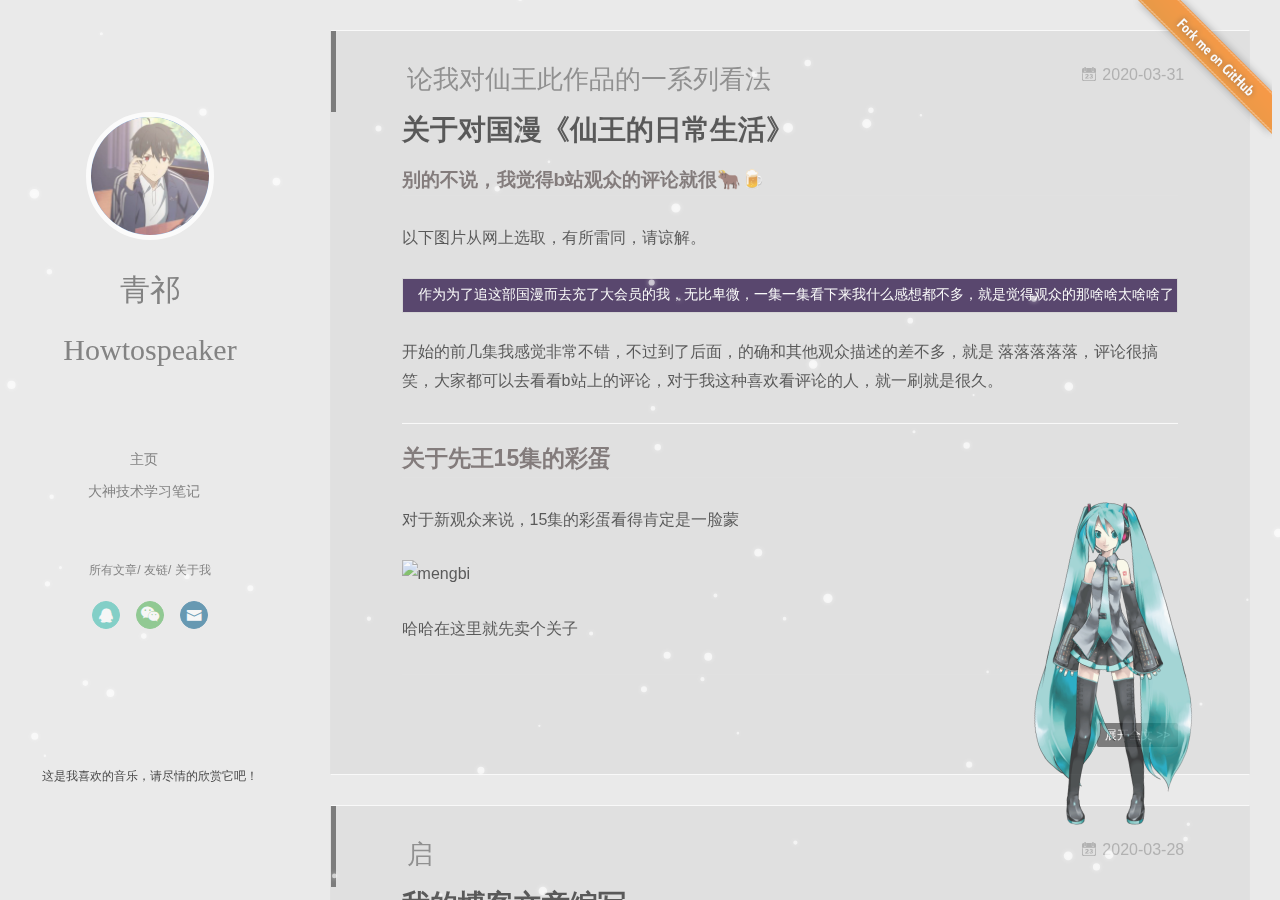
==== commit bbc524d5: "Site updated: 2020-04-01 09:15:48" ====
--- a/index.html
+++ b/index.html
@@ -46,6 +46,22 @@
  	  <script src="/lib/clickLove.js"></script>
   
   
+
+<script>
+  (function () {
+    var bp = document.createElement('script');
+    var curProtocol = window.location.protocol.split(':')[0];
+    if (curProtocol === 'https') {
+      bp.src = 'https://zz.bdstatic.com/linksubmit/push.js';
+    } else {
+      bp.src = 'http://push.zhanzhang.baidu.com/push.js';
+    }
+    var s = document.getElementsByTagName("script")[0];
+    s.parentNode.insertBefore(bp, s);
+  })();
+
+</script>
+
 
 
   
@@ -110,7 +126,8 @@
 			
 			
 			<div>
-				<iframe frameborder="no" border="0" marginwidth="0" marginheight="0" width=330 height=86 src="//music.163.com/outchain/player?type=2&id=496766064&auto=0&height=66"></iframe>
+				<iframe frameborder="no" border="0" marginwidth="0" marginheight="0" width=250 height=52 src="//music.163.com/outchain/player?type=2&id=496766064&auto=0&height=32"></iframe>
+				<iframe frameborder="no" border="0" marginwidth="0" marginheight="0" width=250 height=52 src="//music.163.com/outchain/player?type=2&id=35270645&auto=1&height=32"></iframe>
 			</div>
 			
 				
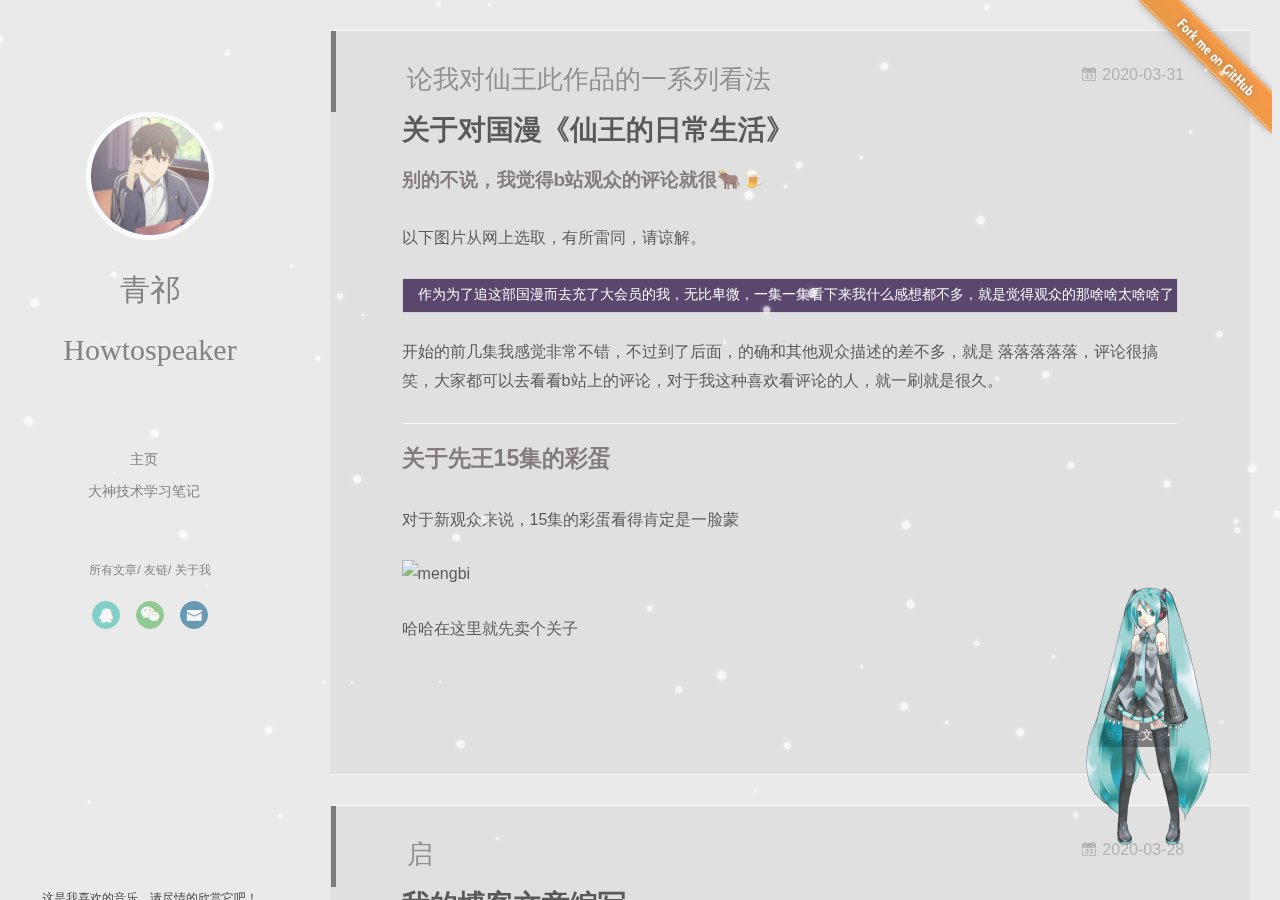
==== commit 0a7b18fa: "Site updated: 2020-04-01 11:21:59" ====
--- a/index.html
+++ b/index.html
@@ -126,8 +126,10 @@
 			
 			
 			<div>
-				<iframe frameborder="no" border="0" marginwidth="0" marginheight="0" width=250 height=52 src="//music.163.com/outchain/player?type=2&id=496766064&auto=0&height=32"></iframe>
-				<iframe frameborder="no" border="0" marginwidth="0" marginheight="0" width=250 height=52 src="//music.163.com/outchain/player?type=2&id=35270645&auto=1&height=32"></iframe>
+				<iframe frameborder="no" border="0" marginwidth="0" marginheight="0" width=235 height=52 src="//music.163.com/outchain/player?type=2&id=496766064&auto=0&height=32"></iframe>
+				<iframe frameborder="no" border="0" marginwidth="0" marginheight="0" width=235 height=52 src="//music.163.com/outchain/player?type=2&id=35270645&auto=0&height=32"></iframe>
+				<iframe frameborder="no" border="0" marginwidth="0" marginheight="0" width=235 height=52 src="//music.163.com/outchain/player?type=2&id=1345803132&auto=0&height=32"></iframe>
+				<iframe frameborder="no" border="0" marginwidth="0" marginheight="0" width=235 height=52 src="//music.163.com/outchain/player?type=2&id=523042017&auto=0&height=32"></iframe>
 			</div>
 			
 				
@@ -143,7 +145,7 @@
       
       
       <a class="forkMe" style="position:absolute;z-index:999;top:0;right:0.5em;" 
-        href="https://github.com/JoeyBling/hexo-theme-yilia-plus" target="_blank">
+        href="https://github.com/Howtospeaker/Howtospeaker.github.io/" target="_blank">
         <img src="/img/forkme.png"
           class="attachment-full size-full" alt="Fork me on GitHub" data-recalc-dims="1"></a>
       
@@ -796,9 +798,9 @@
     },
     display: {
        position: "right", 
-       width: 250, 
-       height: 520, 
-       hOffset: 50, 
+       width: 200, 
+       height: 414, 
+       hOffset: 30, 
       
     },
     mobile: {
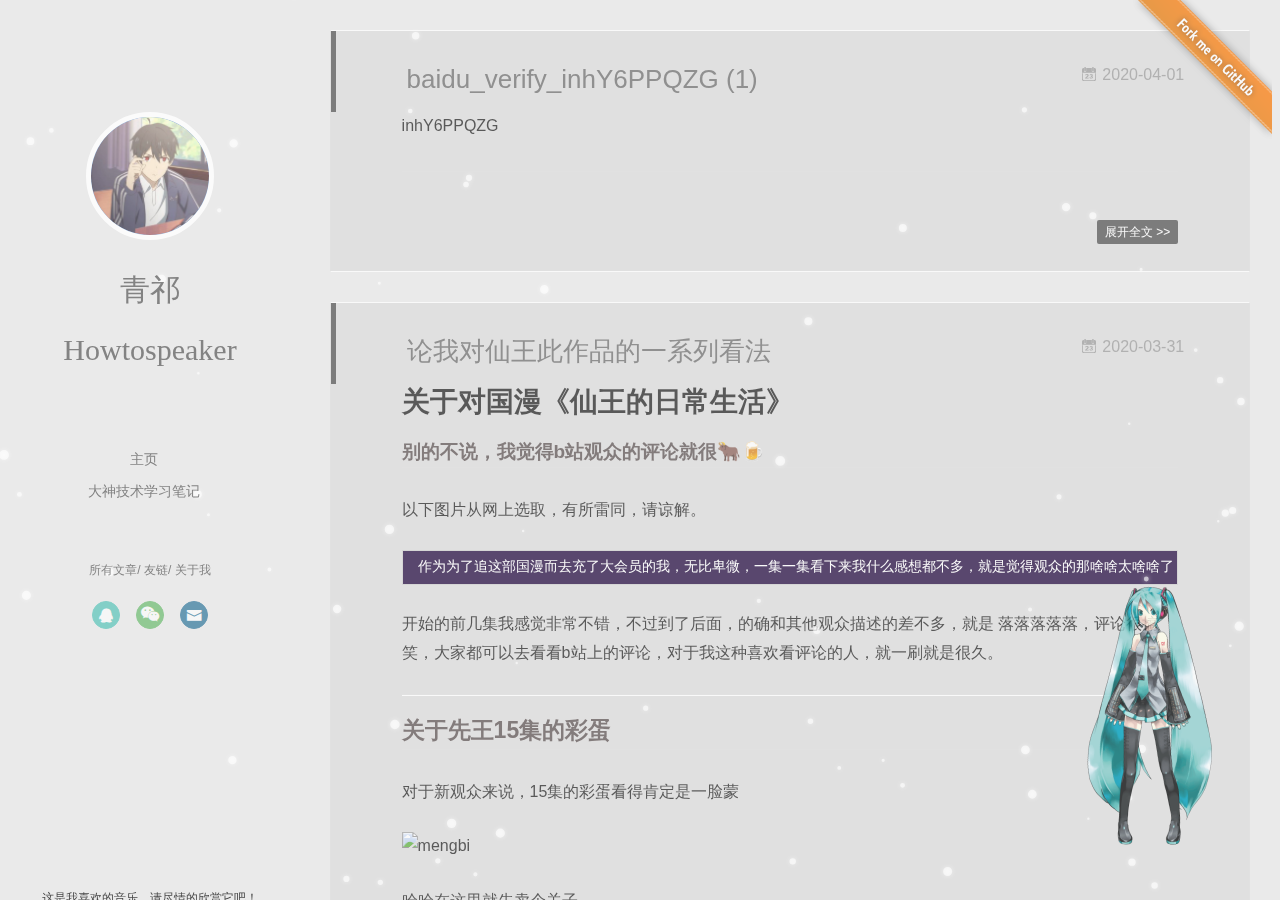
==== commit c183db3f: "Site updated: 2020-04-01 12:25:00" ====
--- a/index.html
+++ b/index.html
@@ -209,6 +209,80 @@
           </div>
           <div id="js-content" class="content-ll">
             
+
+  
+    <article id="post-baidu_verify_inhY6PPQZG (1)" class="article article-type-post  article-index" itemscope itemprop="blogPost">
+  <div class="article-inner">
+    
+      <header class="article-header">
+  
+  
+    <h1 itemprop="name">
+	
+	  <a class="article-title" href="/2020/04/01/baidu_verify_inhY6PPQZG%20(1)/" target="_blank">baidu_verify_inhY6PPQZG (1)</a>
+  
+    </h1>
+  
+
+
+  
+  
+<a href="/2020/04/01/baidu_verify_inhY6PPQZG%20(1)/" class="archive-article-date">
+        <time datetime="2020-04-01T04:24:37.210Z" itemprop="datePublished"><i class="icon-calendar icon"></i>2020-04-01</time>
+</a>
+
+  
+  
+    
+
+  
+  </header>
+  
+  <div class="article-entry" itemprop="articleBody">
+    
+    inhY6PPQZG
+    
+
+    
+
+    
+
+  </div>
+  <div class="article-info article-info-index">
+    
+    
+    
+
+    
+    <p class="article-more-link">
+      <a class="article-more-a" href="/2020/04/01/baidu_verify_inhY6PPQZG%20(1)/">展开全文 >></a>
+    </p>
+    
+
+    
+    <div class="clearfix"></div>
+  </div>
+  </div>
+</article>
+
+<aside class="wrap-side-operation">
+    <div class="mod-side-operation">
+        
+        <div class="jump-container" id="js-jump-container" style="display:none;">
+            <a href="javascript:void(0)" class="mod-side-operation__jump-to-top">
+                <i class="icon-font icon-back"></i>
+            </a>
+            <div id="js-jump-plan-container" class="jump-plan-container" style="top: -11px;">
+                <i class="icon-font icon-plane jump-plane"></i>
+            </div>
+        </div>
+        
+        
+    </div>
+</aside>
+
+
+
 
   
     <article id="post-论我对仙王此作品的一系列看法" class="article article-type-post  article-index" itemscope itemprop="blogPost">
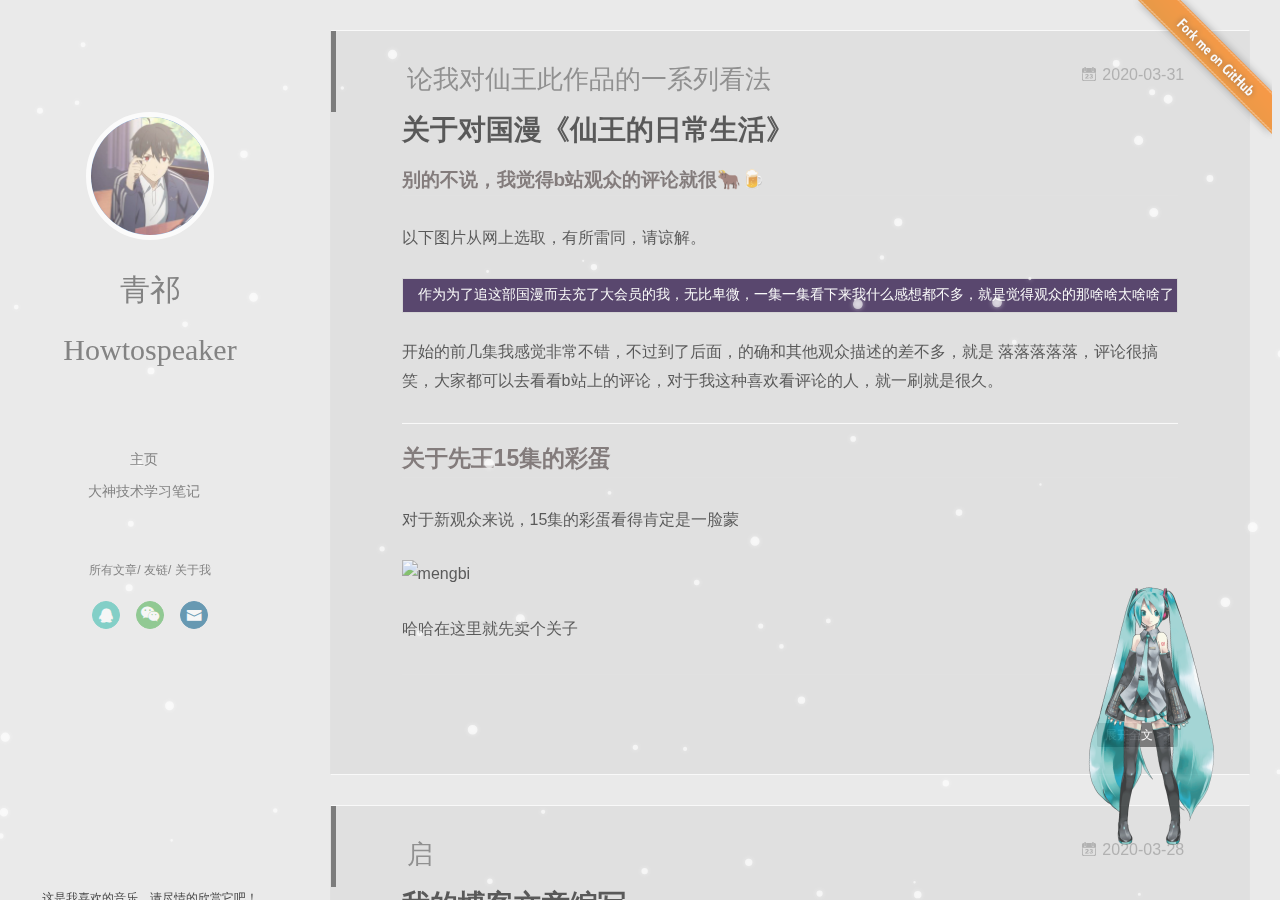
==== commit eb88f581: "Site updated: 2020-04-01 12:30:27" ====
--- a/index.html
+++ b/index.html
@@ -209,80 +209,6 @@
           </div>
           <div id="js-content" class="content-ll">
             
-
-  
-    <article id="post-baidu_verify_inhY6PPQZG (1)" class="article article-type-post  article-index" itemscope itemprop="blogPost">
-  <div class="article-inner">
-    
-      <header class="article-header">
-  
-  
-    <h1 itemprop="name">
-	
-	  <a class="article-title" href="/2020/04/01/baidu_verify_inhY6PPQZG%20(1)/" target="_blank">baidu_verify_inhY6PPQZG (1)</a>
-  
-    </h1>
-  
-
-
-  
-  
-<a href="/2020/04/01/baidu_verify_inhY6PPQZG%20(1)/" class="archive-article-date">
-        <time datetime="2020-04-01T04:24:37.210Z" itemprop="datePublished"><i class="icon-calendar icon"></i>2020-04-01</time>
-</a>
-
-  
-  
-    
-
-  
-  </header>
-  
-  <div class="article-entry" itemprop="articleBody">
-    
-    inhY6PPQZG
-    
-
-    
-
-    
-
-  </div>
-  <div class="article-info article-info-index">
-    
-    
-    
-
-    
-    <p class="article-more-link">
-      <a class="article-more-a" href="/2020/04/01/baidu_verify_inhY6PPQZG%20(1)/">展开全文 >></a>
-    </p>
-    
-
-    
-    <div class="clearfix"></div>
-  </div>
-  </div>
-</article>
-
-<aside class="wrap-side-operation">
-    <div class="mod-side-operation">
-        
-        <div class="jump-container" id="js-jump-container" style="display:none;">
-            <a href="javascript:void(0)" class="mod-side-operation__jump-to-top">
-                <i class="icon-font icon-back"></i>
-            </a>
-            <div id="js-jump-plan-container" class="jump-plan-container" style="top: -11px;">
-                <i class="icon-font icon-plane jump-plane"></i>
-            </div>
-        </div>
-        
-        
-    </div>
-</aside>
-
-
-
 
   
     <article id="post-论我对仙王此作品的一系列看法" class="article article-type-post  article-index" itemscope itemprop="blogPost">
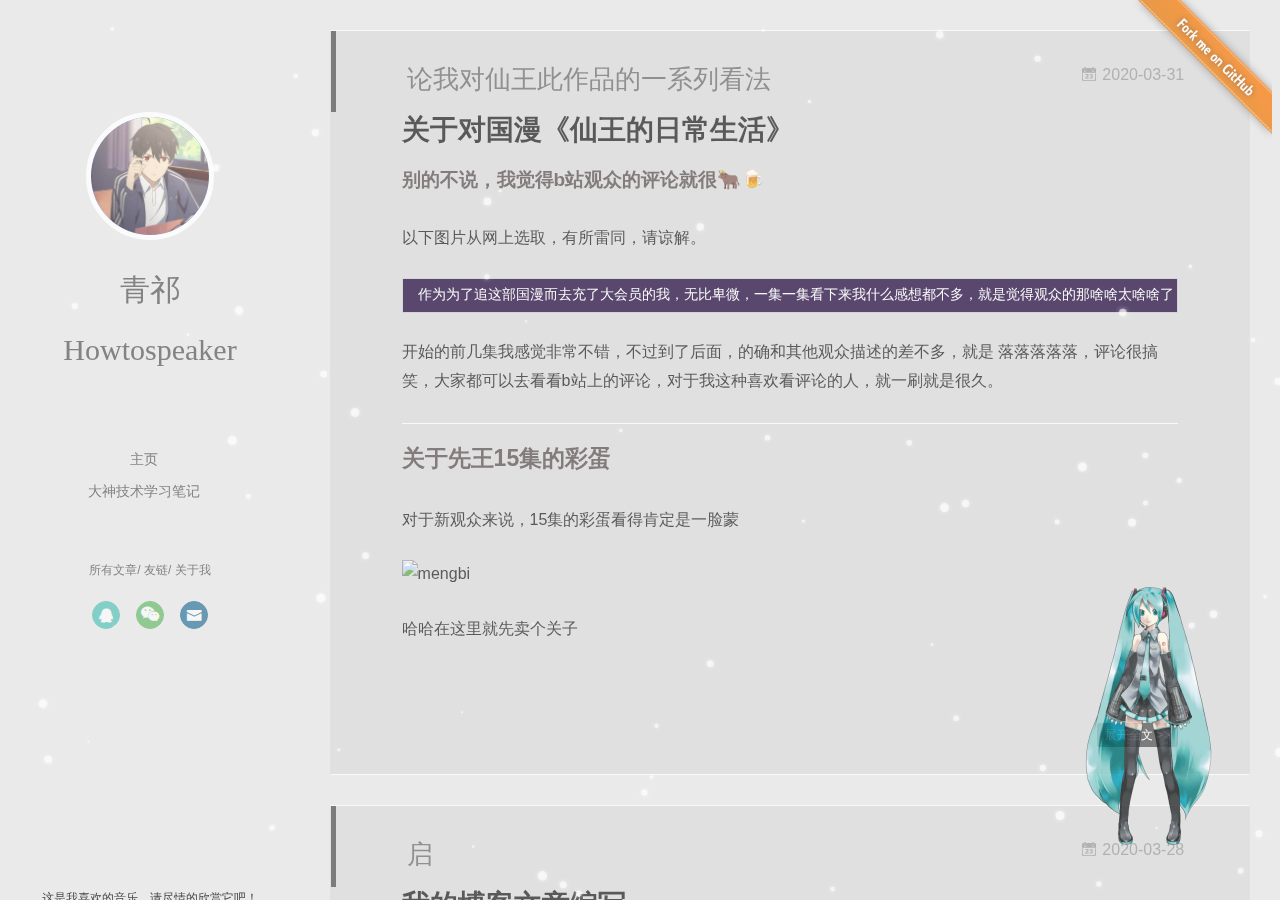
==== commit 0723b490: "Site updated: 2020-04-01 12:58:41" ====
--- a/index.html
+++ b/index.html
@@ -1,6 +1,7 @@
 <!DOCTYPE html>
 <html>
 <head>
+  <meta name="baidu-site-verification" content="inhY6PPQZG" />
   <meta charset="utf-8">
   
   <meta name="renderer" content="webkit">
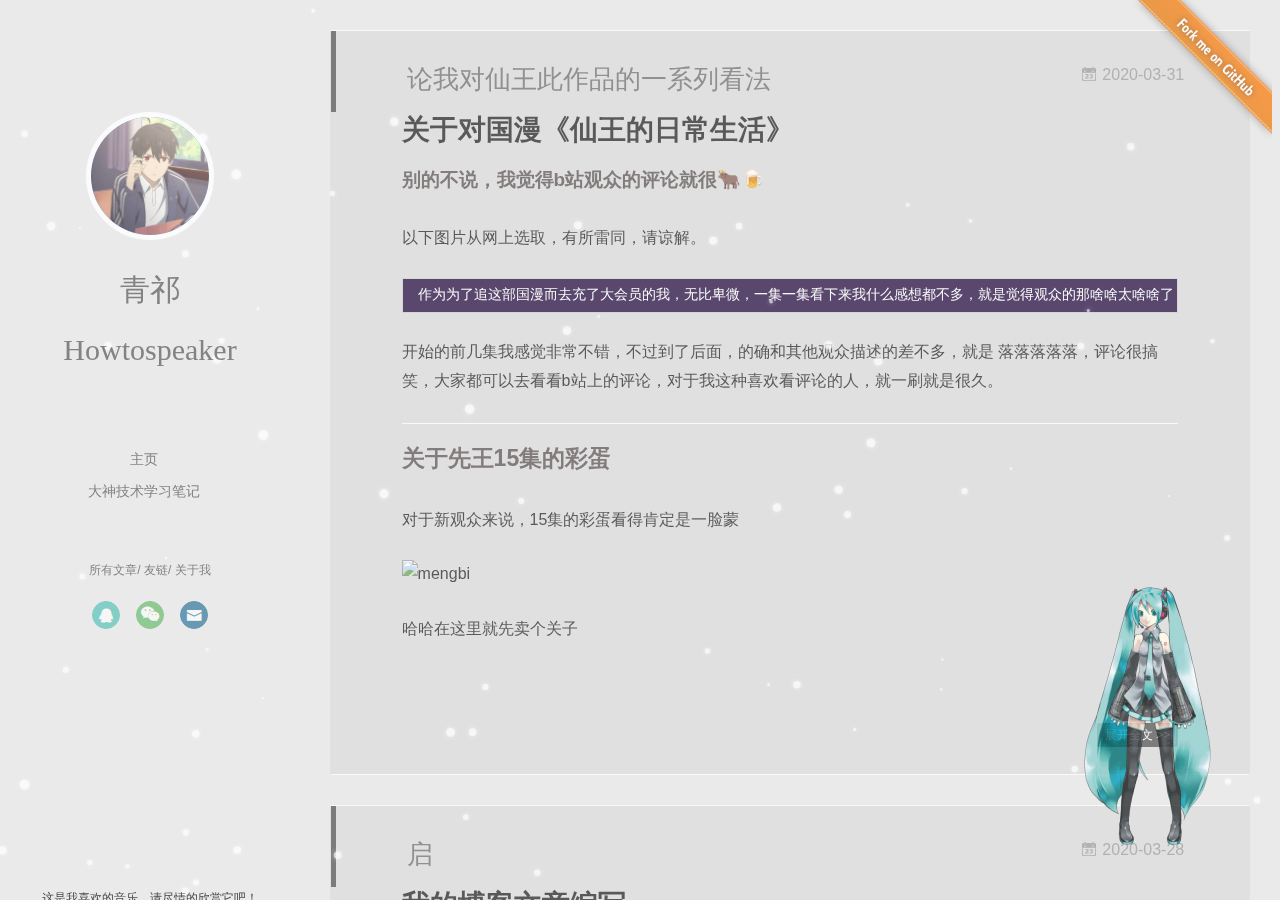
==== commit ae16313b: "Site updated: 2020-04-02 01:20:25" ====
--- a/index.html
+++ b/index.html
@@ -6,7 +6,7 @@
   
   <meta name="renderer" content="webkit">
   <meta http-equiv="X-UA-Compatible" content="IE=edge" >
-  <link rel="dns-prefetch" href="http://howtospeaker.github.io">
+  <link rel="dns-prefetch" href="https://howtospeaker.github.io">
   <title>青祁的blog</title>
   <meta name="generator" content="hexo-theme-yilia-plus">
   <meta name="viewport" content="width=device-width, initial-scale=1, maximum-scale=1">
@@ -17,7 +17,7 @@
   
   <meta property="og:type" content="website">
 <meta property="og:title" content="青祁的blog">
-<meta property="og:url" content="http://howtospeaker.github.io/index.html">
+<meta property="og:url" content="https://howtospeaker.github.io/index.html">
 <meta property="og:site_name" content="青祁的blog">
 <meta property="og:locale" content="en_US">
 <meta property="article:author" content="青祁  Howtospeaker">
@@ -47,22 +47,6 @@
  	  <script src="/lib/clickLove.js"></script>
   
   
-
-<script>
-  (function () {
-    var bp = document.createElement('script');
-    var curProtocol = window.location.protocol.split(':')[0];
-    if (curProtocol === 'https') {
-      bp.src = 'https://zz.bdstatic.com/linksubmit/push.js';
-    } else {
-      bp.src = 'http://push.zhanzhang.baidu.com/push.js';
-    }
-    var s = document.getElementsByTagName("script")[0];
-    s.parentNode.insertBefore(bp, s);
-  })();
-
-</script>
-
 
 
   
@@ -456,7 +440,7 @@
   <div class="outer">
     <div id="footer-info">
     	<div class="footer-left">
-    		&copy; 2020 <a href="http://howtospeaker.github.io/" target="_blank">青祁  Howtospeaker</a>
+    		&copy; 2020 <a href="https://howtospeaker.github.io/" target="_blank">青祁  Howtospeaker</a>
     	</div>
       	<div class="footer-right">
 			
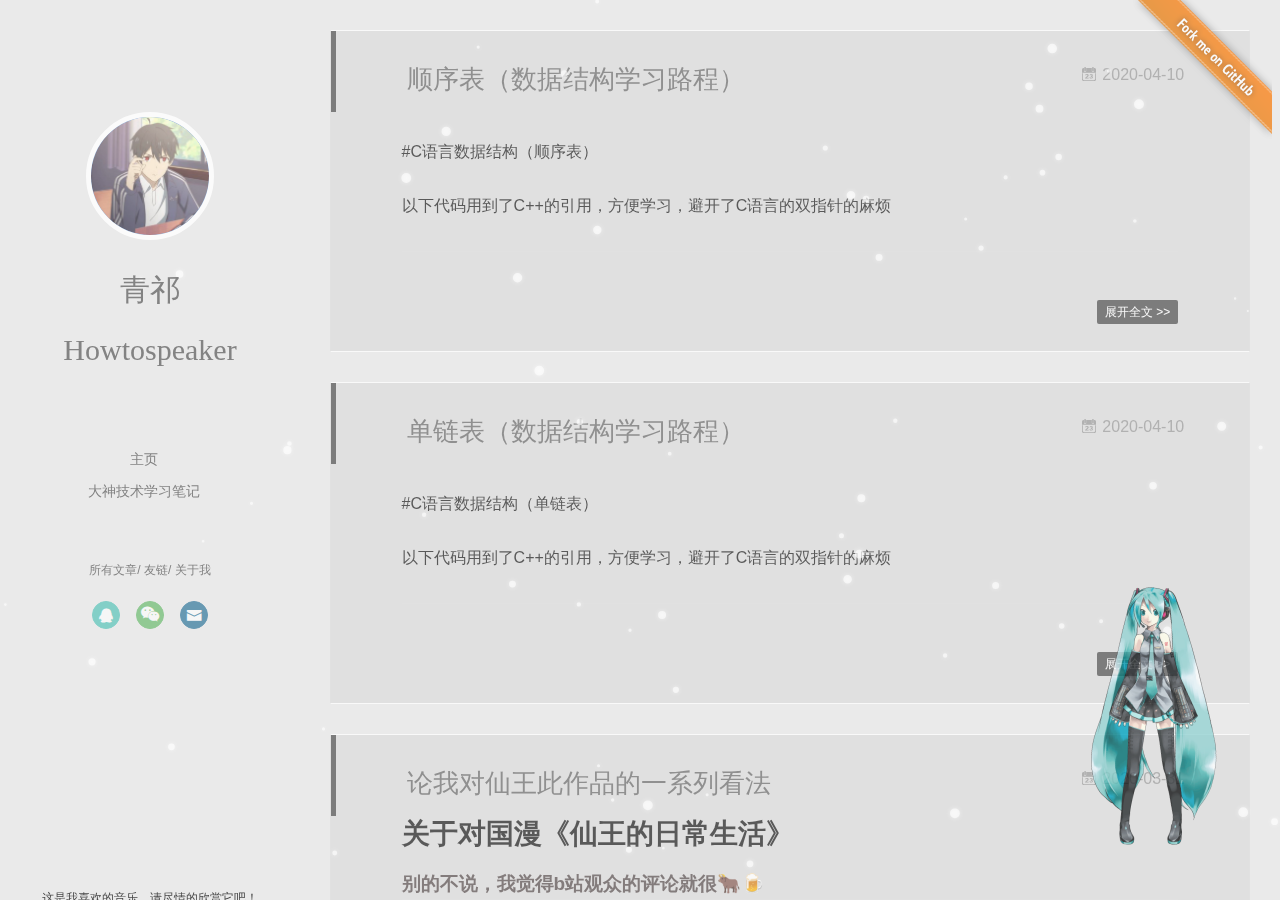
==== commit 3cbeffde: "Site updated: 2020-04-10 22:24:08" ====
--- a/index.html
+++ b/index.html
@@ -194,6 +194,158 @@
           </div>
           <div id="js-content" class="content-ll">
             
+
+  
+    <article id="post-顺序表（数据结构学习路程）" class="article article-type-post  article-index" itemscope itemprop="blogPost">
+  <div class="article-inner">
+    
+      <header class="article-header">
+  
+  
+    <h1 itemprop="name">
+	
+	  <a class="article-title" href="/2020/04/10/%E9%A1%BA%E5%BA%8F%E8%A1%A8%EF%BC%88%E6%95%B0%E6%8D%AE%E7%BB%93%E6%9E%84%E5%AD%A6%E4%B9%A0%E8%B7%AF%E7%A8%8B%EF%BC%89/" target="_blank">顺序表（数据结构学习路程）</a>
+  
+    </h1>
+  
+
+
+  
+  
+<a href="/2020/04/10/%E9%A1%BA%E5%BA%8F%E8%A1%A8%EF%BC%88%E6%95%B0%E6%8D%AE%E7%BB%93%E6%9E%84%E5%AD%A6%E4%B9%A0%E8%B7%AF%E7%A8%8B%EF%BC%89/" class="archive-article-date">
+        <time datetime="2020-04-10T14:05:57.544Z" itemprop="datePublished"><i class="icon-calendar icon"></i>2020-04-10</time>
+</a>
+
+  
+  
+    
+
+  
+  </header>
+  
+  <div class="article-entry" itemprop="articleBody">
+    
+    <p>#C语言数据结构（顺序表）</p>
+<p>以下代码用到了C++的引用，方便学习，避开了C语言的双指针的麻烦</p>
+    
+    
+
+    
+
+    
+
+  </div>
+  <div class="article-info article-info-index">
+    
+    
+    
+
+    
+    <p class="article-more-link">
+      <a class="article-more-a" href="/2020/04/10/%E9%A1%BA%E5%BA%8F%E8%A1%A8%EF%BC%88%E6%95%B0%E6%8D%AE%E7%BB%93%E6%9E%84%E5%AD%A6%E4%B9%A0%E8%B7%AF%E7%A8%8B%EF%BC%89/">展开全文 >></a>
+    </p>
+    
+
+    
+    <div class="clearfix"></div>
+  </div>
+  </div>
+</article>
+
+<aside class="wrap-side-operation">
+    <div class="mod-side-operation">
+        
+        <div class="jump-container" id="js-jump-container" style="display:none;">
+            <a href="javascript:void(0)" class="mod-side-operation__jump-to-top">
+                <i class="icon-font icon-back"></i>
+            </a>
+            <div id="js-jump-plan-container" class="jump-plan-container" style="top: -11px;">
+                <i class="icon-font icon-plane jump-plane"></i>
+            </div>
+        </div>
+        
+        
+    </div>
+</aside>
+
+
+
+
+  
+    <article id="post-单链表（数据结构学习路程）" class="article article-type-post  article-index" itemscope itemprop="blogPost">
+  <div class="article-inner">
+    
+      <header class="article-header">
+  
+  
+    <h1 itemprop="name">
+	
+	  <a class="article-title" href="/2020/04/10/%E5%8D%95%E9%93%BE%E8%A1%A8%EF%BC%88%E6%95%B0%E6%8D%AE%E7%BB%93%E6%9E%84%E5%AD%A6%E4%B9%A0%E8%B7%AF%E7%A8%8B%EF%BC%89/" target="_blank">单链表（数据结构学习路程）</a>
+  
+    </h1>
+  
+
+
+  
+  
+<a href="/2020/04/10/%E5%8D%95%E9%93%BE%E8%A1%A8%EF%BC%88%E6%95%B0%E6%8D%AE%E7%BB%93%E6%9E%84%E5%AD%A6%E4%B9%A0%E8%B7%AF%E7%A8%8B%EF%BC%89/" class="archive-article-date">
+        <time datetime="2020-04-10T14:04:13.802Z" itemprop="datePublished"><i class="icon-calendar icon"></i>2020-04-10</time>
+</a>
+
+  
+  
+    
+
+  
+  </header>
+  
+  <div class="article-entry" itemprop="articleBody">
+    
+    <p>#C语言数据结构（单链表）</p>
+<p>以下代码用到了C++的引用，方便学习，避开了C语言的双指针的麻烦</p>
+    
+    
+
+    
+
+    
+
+  </div>
+  <div class="article-info article-info-index">
+    
+    
+    
+
+    
+    <p class="article-more-link">
+      <a class="article-more-a" href="/2020/04/10/%E5%8D%95%E9%93%BE%E8%A1%A8%EF%BC%88%E6%95%B0%E6%8D%AE%E7%BB%93%E6%9E%84%E5%AD%A6%E4%B9%A0%E8%B7%AF%E7%A8%8B%EF%BC%89/">展开全文 >></a>
+    </p>
+    
+
+    
+    <div class="clearfix"></div>
+  </div>
+  </div>
+</article>
+
+<aside class="wrap-side-operation">
+    <div class="mod-side-operation">
+        
+        <div class="jump-container" id="js-jump-container" style="display:none;">
+            <a href="javascript:void(0)" class="mod-side-operation__jump-to-top">
+                <i class="icon-font icon-back"></i>
+            </a>
+            <div id="js-jump-plan-container" class="jump-plan-container" style="top: -11px;">
+                <i class="icon-font icon-plane jump-plane"></i>
+            </div>
+        </div>
+        
+        
+    </div>
+</aside>
+
+
+
 
   
     <article id="post-论我对仙王此作品的一系列看法" class="article article-type-post  article-index" itemscope itemprop="blogPost">
